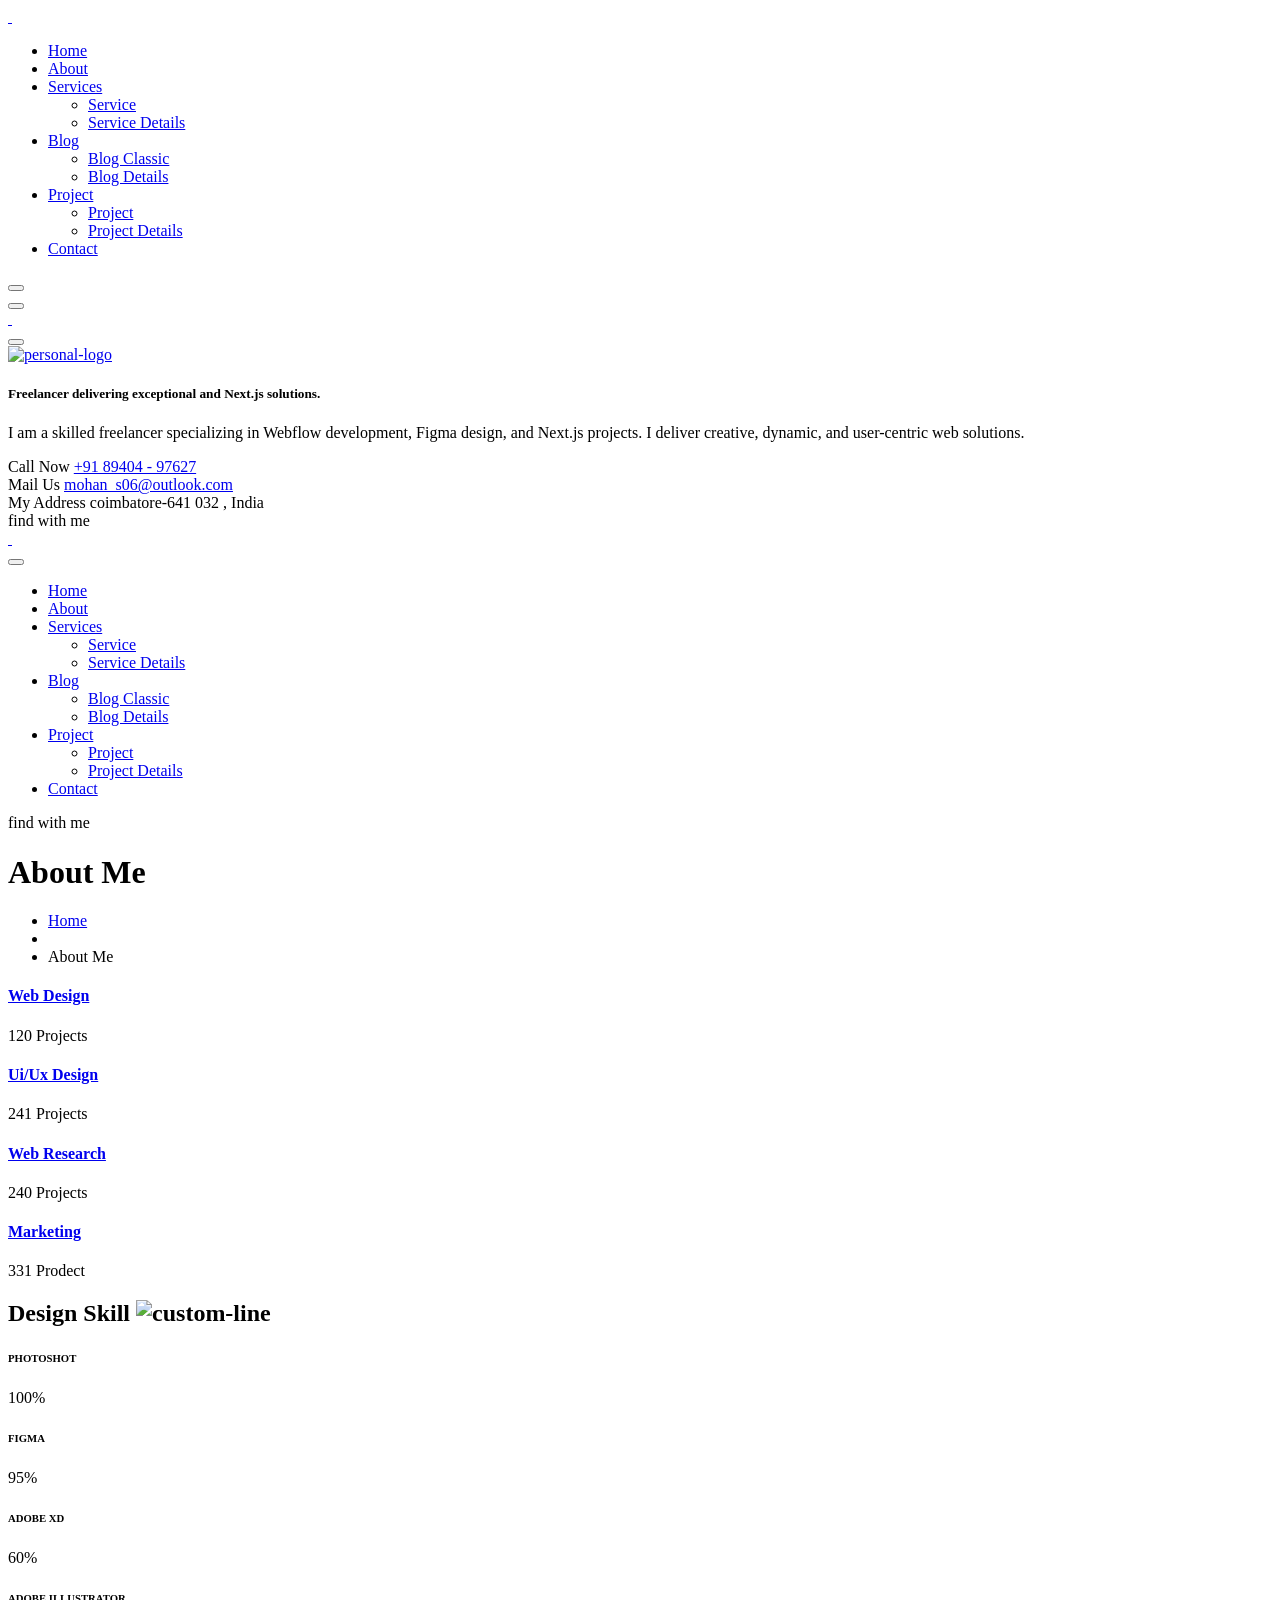
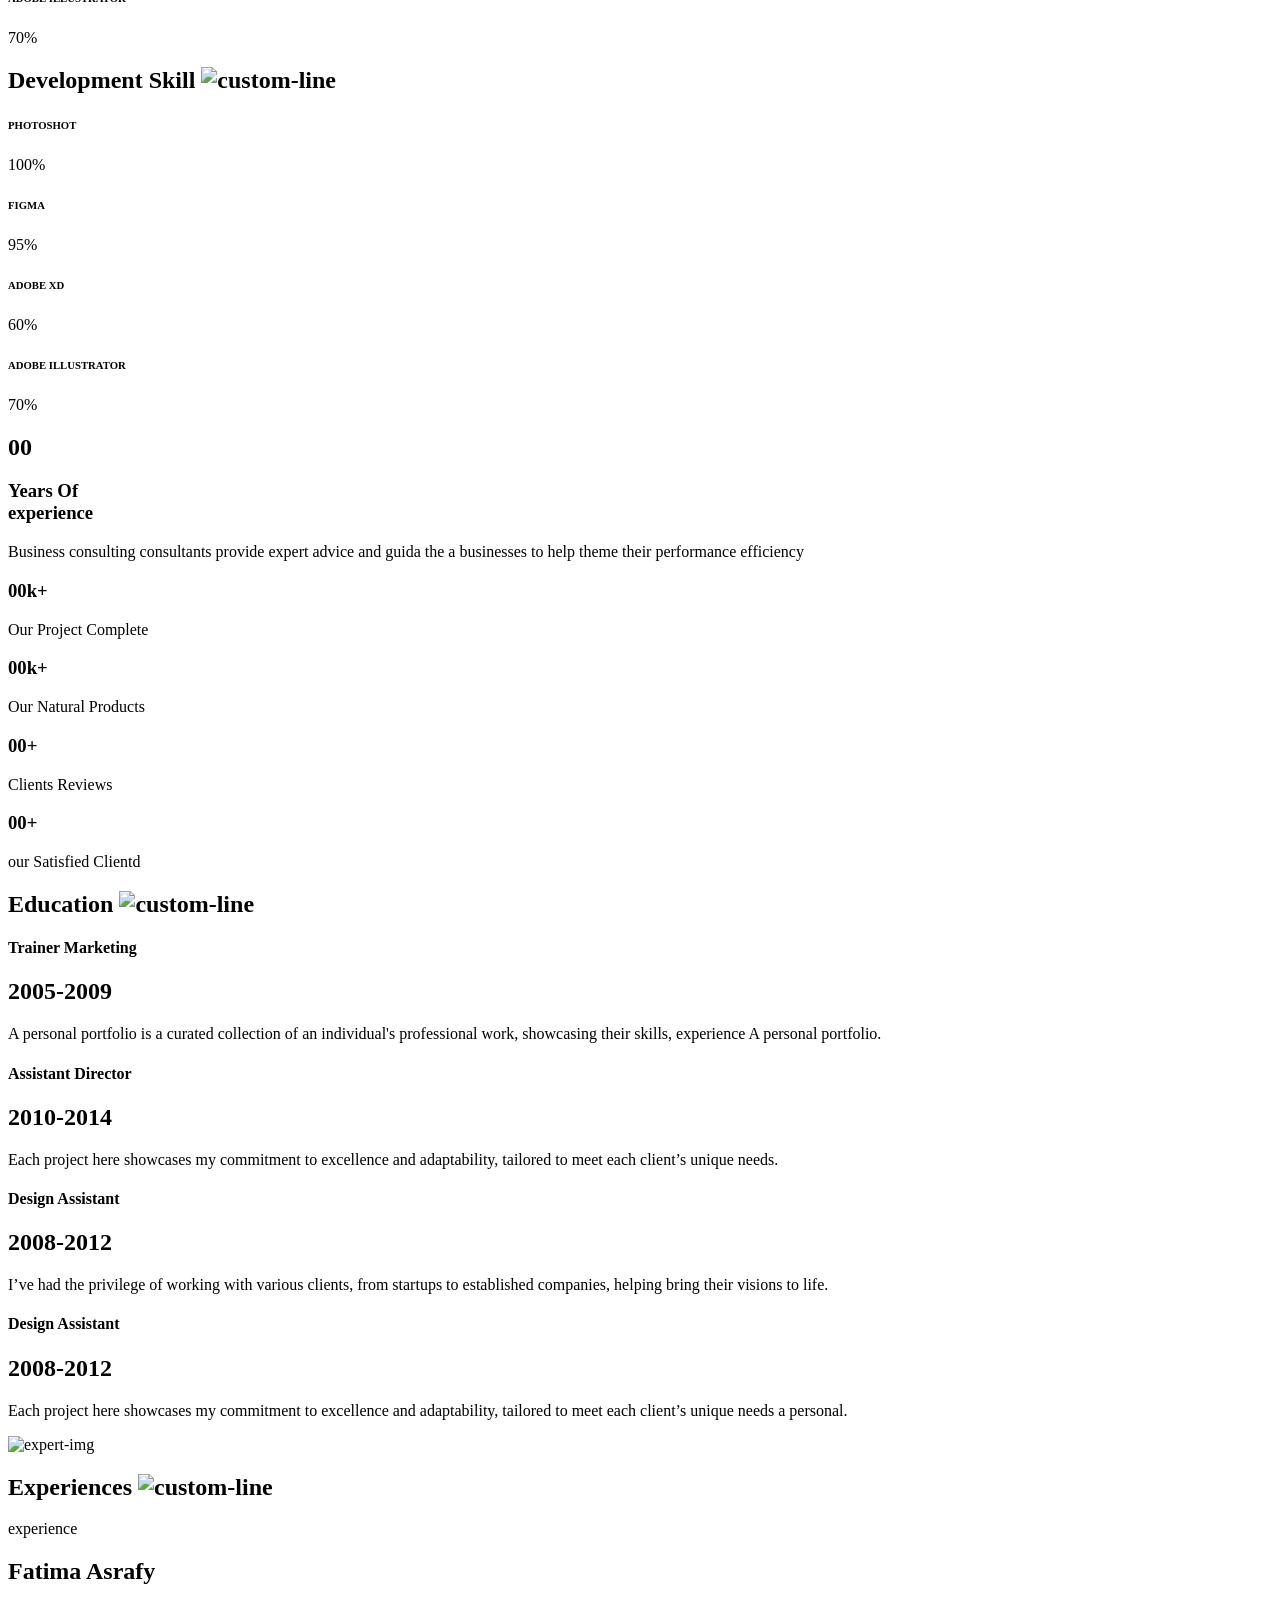
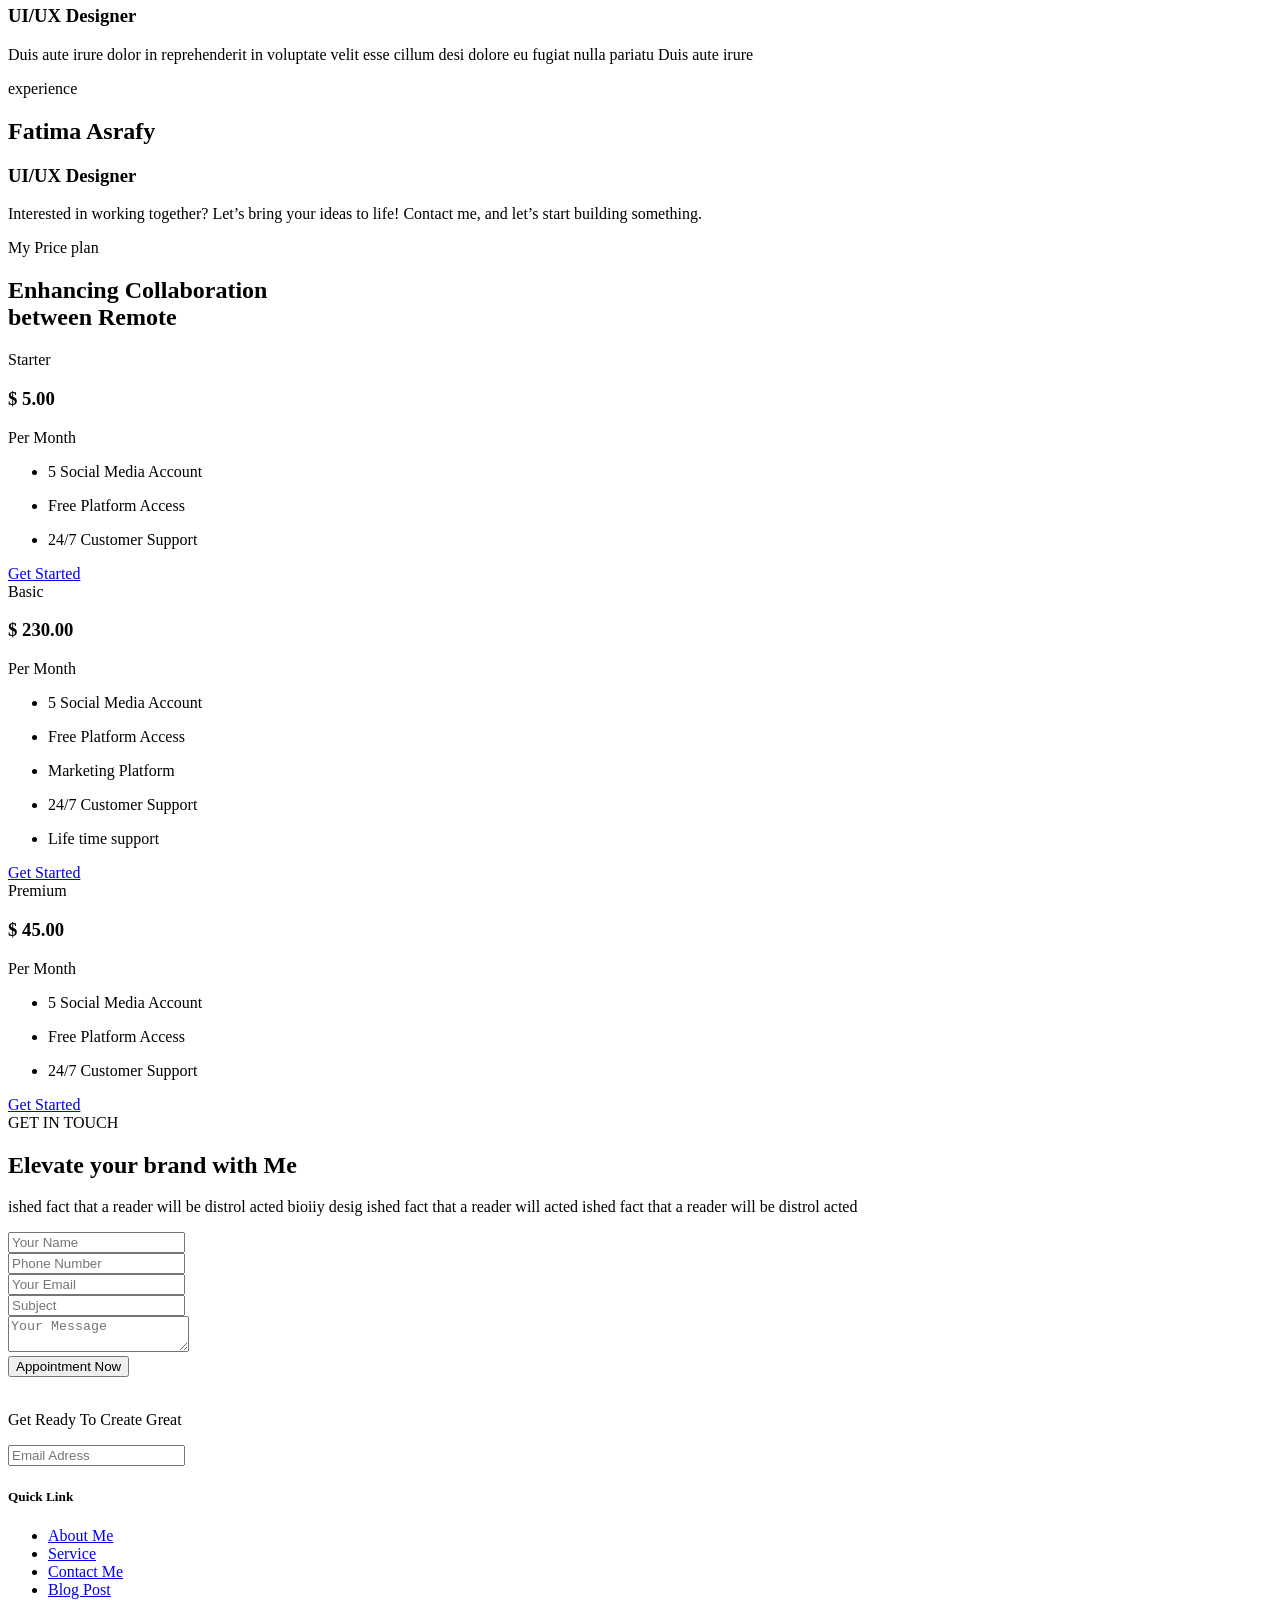
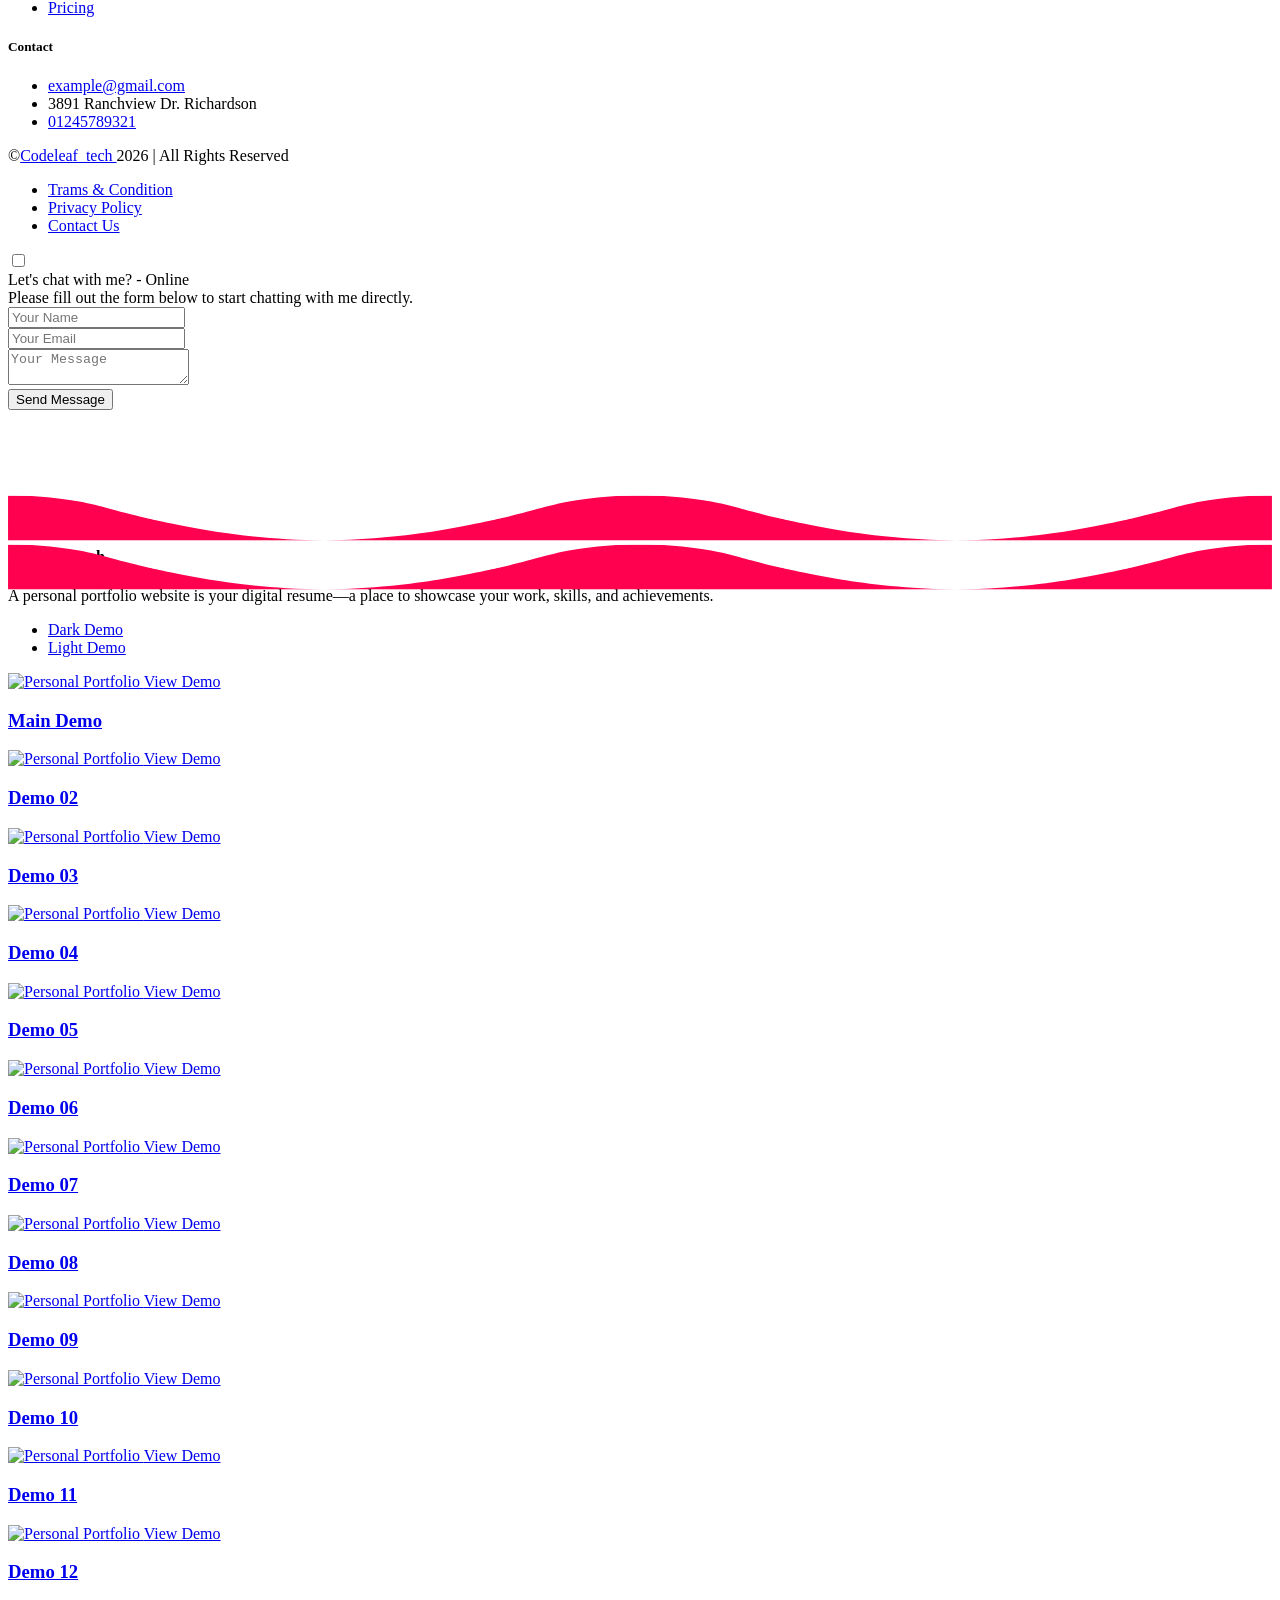
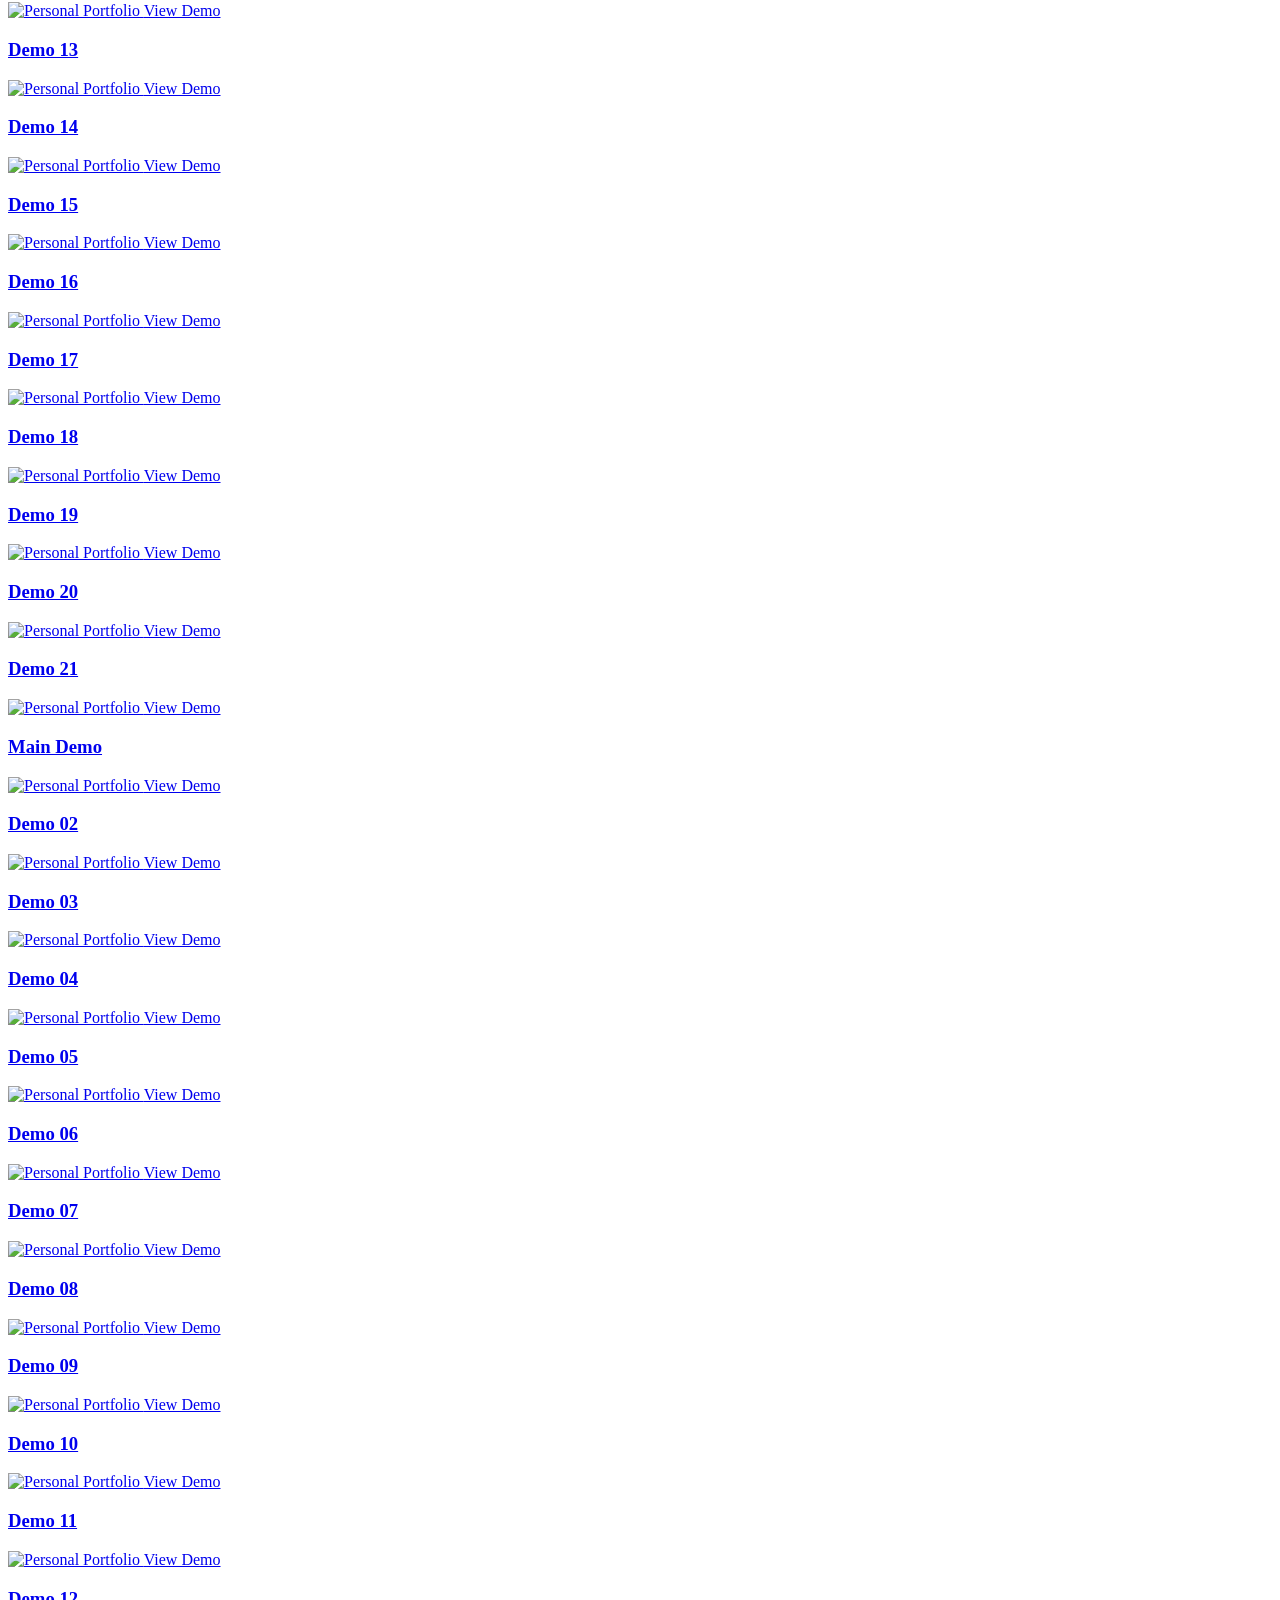
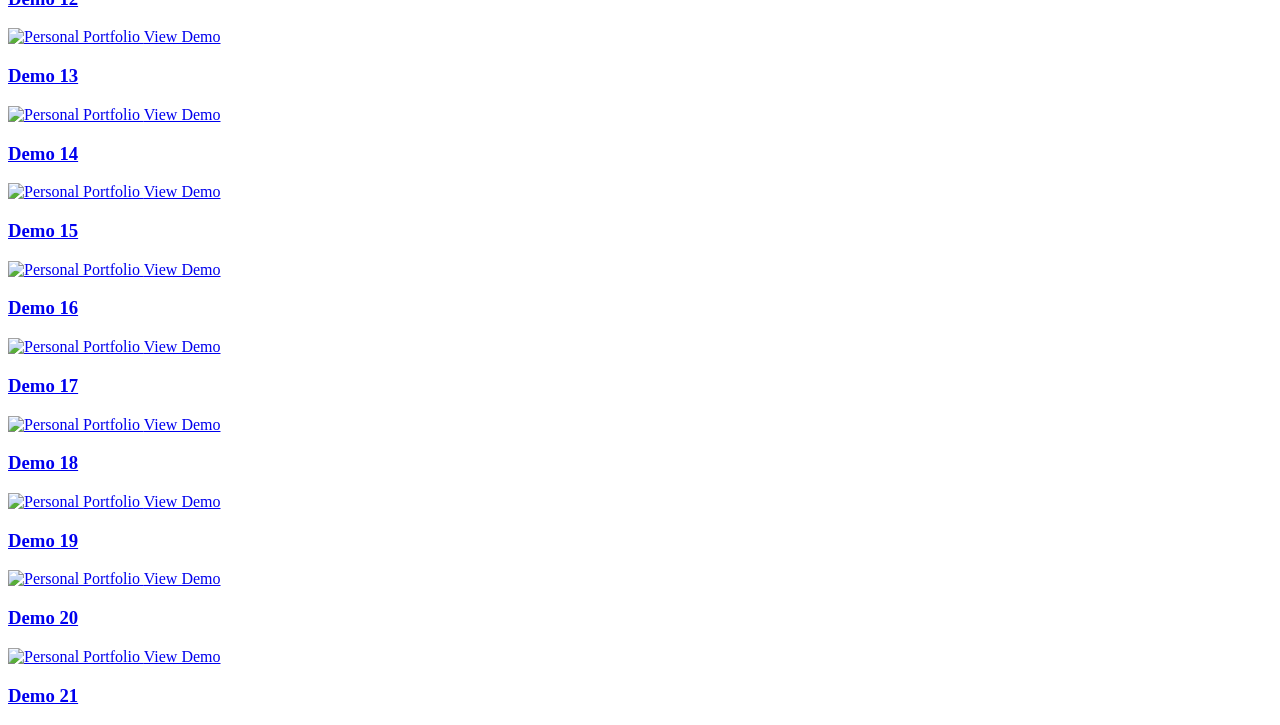
==== about.html @ a09bedf0 "Add files via upload" ====
<!DOCTYPE html>
<html lang="en">
  <head>
    <meta charset="UTF-8" />
    <meta http-equiv="X-UA-Compatible" content="IE=edge" />
    <meta name="viewport" content="width=device-width, initial-scale=1.0" />
    <link
      rel="shortcut icon"
      type="image/x-icon"
      href="assets/images/favicon.svg"
    />
    <title>
      About Codeleaf_tech - Personal Portfolio HTML Template | Freelancer &
      Developer Portfolio
    </title>
    <!-- Bootstrap min css -->
    <link rel="stylesheet" href="assets/css/vendor/fontawesome.css" />
    <link rel="stylesheet" href="assets/css/plugins/swiper.css" />
    <link rel="stylesheet" href="assets/css/plugins/odometer.css" />
    <link rel="stylesheet" href="assets/css/vendor/animate.min.css" />
    <link rel="stylesheet" href="assets/css/vendor/bootstrap.min.css" />
    <!-- custom css -->
    <link rel="stylesheet" href="assets/css/style.css" />
  </head>

  <body class="about inner">
    <!-- tpm-header-area start -->
    <header
      class="tmp-header-area-start header-one header--sticky header--transparent"
    >
      <div class="container">
        <div class="row">
          <div class="col-lg-12">
            <div class="header-content">
              <div class="logo">
                <a href="index.html">
                  <img
                    class="logo-dark"
                    src="assets/images/logo/white-logo-reeni.png"
                    alt=""
                  />
                  <img
                    class="logo-white"
                    src="assets/images/logo/logo-white.png"
                    alt=""
                  />
                </a>
              </div>
              <nav class="tmp-mainmenu-nav d-none d-xl-block">
                <ul class="tmp-mainmenu">
                  <li>
                    <a href="#">Home </a>
                    <!-- <ul class="submenu">
            <li><a href="index.html">Home 01</a></li>
            <li><a href="index-02.html">Home 02</a></li>
            <li><a href="index-03.html">Home 03</a></li>
            <li><a href="index-04.html">Home 04</a></li>
            <li><a href="index-05.html">Home 05</a></li>
            <li><a href="index-06.html">Home 06</a></li>
            <li><a href="index-07.html">Home 07</a></li>
            <li><a href="index-08.html">Home 08</a></li>
            <li><a href="index-09.html">Home 09</a></li>
            <li><a href="index-10.html">Home 10</a></li>
            <li><a href="index-11.html">Home 11</a></li>
            <li><a href="index-12.html">Home 12</a></li>
            <li><a href="index-13.html">Home 13</a></li>
        </ul> -->
                  </li>
                  <li>
                    <a href="about.html">About</a>
                  </li>
                  <li class="has-dropdown">
                    <a href="#"
                      >Services
                      <i class="fa-regular fa-chevron-down"></i>
                    </a>
                    <ul class="submenu">
                      <li><a href="service.html">Service</a></li>
                      <li>
                        <a href="service-details.html">Service Details</a>
                      </li>
                    </ul>
                  </li>
                  <li class="has-dropdown">
                    <a href="#"
                      >Blog
                      <i class="fa-regular fa-chevron-down"></i>
                    </a>
                    <ul class="submenu">
                      <li><a href="blog.html">Blog Classic</a></li>
                      <li><a href="blog-details.html">Blog Details</a></li>
                    </ul>
                  </li>
                  <li class="has-dropdown">
                    <a href="#"
                      >Project
                      <i class="fa-regular fa-chevron-down"></i>
                    </a>
                    <ul class="submenu">
                      <li><a href="project.html">Project</a></li>
                      <li>
                        <a href="project-details.html">Project Details</a>
                      </li>
                    </ul>
                  </li>
                  <li>
                    <a href="contact.html">Contact</a>
                  </li>
                </ul>
              </nav>
              <div class="tmp-header-right">
                <div class="social-share-wrapper d-none d-md-block">
                  <div class="social-link">
                    <a href="#"><i class="fa-brands fa-instagram"></i></a>
                    <a href="#"><i class="fa-brands fa-linkedin-in"></i></a>
                    <a href="#"><i class="fa-brands fa-twitter"></i></a>
                    <a href="#"><i class="fa-brands fa-facebook-f"></i></a>
                  </div>
                </div>
                <div class="actions-area">
                  <div class="tmp-side-collups-area d-none d-xl-block">
                    <button class="tmp-menu-bars tmp_button_active">
                      <i class="fa-regular fa-bars-staggered"></i>
                    </button>
                  </div>
                  <div class="tmp-side-collups-area d-block d-xl-none">
                    <button class="tmp-menu-bars humberger_menu_active">
                      <i class="fa-regular fa-bars-staggered"></i>
                    </button>
                  </div>
                </div>
              </div>
            </div>
          </div>
        </div>
      </div>
    </header>
    <!-- tpm-header-area end -->

    <div class="d-none d-xl-block">
      <div class="tmp-sidebar-area tmp_side_bar">
        <div class="inner">
          <div class="top-area">
            <a href="index.html" class="logo">
              <img
                class="logo-dark"
                src="assets/images/logo/white-logo-reeni.png"
                alt=""
              />
              <img
                class="logo-white"
                src="assets/images/logo/logo-white.png"
                alt=""
              />
            </a>
            <div class="close-icon-area">
              <button class="tmp-round-action-btn close_side_menu_active">
                <i class="fa-sharp fa-light fa-xmark"></i>
              </button>
            </div>
          </div>
          <div class="content-wrapper">
            <div class="image-area-feature">
              <a href="index.html">
                <img src="assets/images/logo/man.png" alt="personal-logo" />
              </a>
            </div>
            <h5 class="title mt--30">
              Freelancer delivering exceptional  and Next.js solutions.
            </h5>
            <p class="disc">
              I am a skilled freelancer specializing in Webflow development,
              Figma design, and Next.js projects. I deliver creative, dynamic,
              and user-centric web solutions.
            </p>
            <div class="short-contact-area">
              <!-- single contact information -->
              <div class="single-contact">
                <i class="fa-solid fa-phone"></i>
                <div class="information tmp-link-animation">
                  <span>Call Now</span>
                  <a href="#" class="number">+91 89404 - 97627</a>
                </div>
              </div>
              <!-- single contact information end -->

              <!-- single contact information -->
              <div class="single-contact">
                <i class="fa-solid fa-envelope"></i>
                <div class="information tmp-link-animation">
                  <span>Mail Us</span>
                  <a href="#" class="number">mohan_s06@outlook.com</a>
                </div>
              </div>
              <!-- single contact information end -->

              <!-- single contact information -->
              <div class="single-contact">
                <i class="fa-solid fa-location-crosshairs"></i>
                <div class="information tmp-link-animation">
                  <span>My Address</span>
                  <span class="number">coimbatore-641 032 , India</span>
                </div>
              </div>
              <!-- single contact information end -->
            </div>
            <!-- social area start -->
            <div class="social-wrapper mt--20">
              <span class="subtitle">find with me</span>
              <div class="social-link">
                <a href="#"><i class="fa-brands fa-instagram"></i></a>
                <a href="#"><i class="fa-brands fa-linkedin-in"></i></a>
                <a href="#"><i class="fa-brands fa-twitter"></i></a>
                <a href="#"><i class="fa-brands fa-facebook-f"></i></a>
              </div>
            </div>
            <!-- social area end -->
          </div>
        </div>
      </div>
      <a
        class="overlay_close_side_menu close_side_menu_active"
        href="javascript:void(0);"
      ></a>
    </div>

    <div class="d-block d-xl-none">
      <div class="tmp-popup-mobile-menu">
        <div class="inner">
          <div class="header-top">
            <div class="logo">
              <a href="index.html" class="logo-area">
                <img
                  class="logo-dark"
                  src="assets/images/logo/white-logo-reeni.png"
                  alt=""
                />
                <img
                  class="logo-white"
                  src="assets/images/logo/logo-white.png"
                  alt=""
                />
              </a>
            </div>
            <div class="close-menu">
              <button class="close-button tmp-round-action-btn">
                <i class="fa-sharp fa-light fa-xmark"></i>
              </button>
            </div>
          </div>
          <ul class="tmp-mainmenu">
            <li>
              <a href="#">Home </a>
              <!-- <ul class="submenu">
            <li><a href="index.html">Home 01</a></li>
            <li><a href="index-02.html">Home 02</a></li>
            <li><a href="index-03.html">Home 03</a></li>
            <li><a href="index-04.html">Home 04</a></li>
            <li><a href="index-05.html">Home 05</a></li>
            <li><a href="index-06.html">Home 06</a></li>
            <li><a href="index-07.html">Home 07</a></li>
            <li><a href="index-08.html">Home 08</a></li>
            <li><a href="index-09.html">Home 09</a></li>
            <li><a href="index-10.html">Home 10</a></li>
            <li><a href="index-11.html">Home 11</a></li>
            <li><a href="index-12.html">Home 12</a></li>
            <li><a href="index-13.html">Home 13</a></li>
        </ul> -->
            </li>
            <li>
              <a href="about.html">About</a>
            </li>
            <li class="has-dropdown">
              <a href="#"
                >Services
                <i class="fa-regular fa-chevron-down"></i>
              </a>
              <ul class="submenu">
                <li><a href="service.html">Service</a></li>
                <li><a href="service-details.html">Service Details</a></li>
              </ul>
            </li>
            <li class="has-dropdown">
              <a href="#"
                >Blog
                <i class="fa-regular fa-chevron-down"></i>
              </a>
              <ul class="submenu">
                <li><a href="blog.html">Blog Classic</a></li>
                <li><a href="blog-details.html">Blog Details</a></li>
              </ul>
            </li>
            <li class="has-dropdown">
              <a href="#"
                >Project
                <i class="fa-regular fa-chevron-down"></i>
              </a>
              <ul class="submenu">
                <li><a href="project.html">Project</a></li>
                <li><a href="project-details.html">Project Details</a></li>
              </ul>
            </li>
            <li>
              <a href="contact.html">Contact</a>
            </li>
          </ul>

          <div class="social-wrapper mt--40">
            <span class="subtitle">find with me</span>
            <div class="social-link">
              <a href="#"><i class="fa-brands fa-instagram"></i></a>
              <a href="#"><i class="fa-brands fa-linkedin-in"></i></a>
              <a href="#"><i class="fa-brands fa-twitter"></i></a>
              <a href="#"><i class="fa-brands fa-facebook-f"></i></a>
            </div>
          </div>
          <!-- social area end -->
        </div>
      </div>
    </div>

    <!-- Breadcrumb Area Start -->
    <div class="breadcrumb-area breadcrumb-bg">
      <div class="container">
        <div class="row">
          <div class="col-lg-12">
            <div class="breadcrumb-inner text-center">
              <h1 class="title split-collab">About Me</h1>
              <ul class="page-list">
                <li class="tmp-breadcrumb-item">
                  <a href="https://themes-park.net/">Home</a>
                </li>
                <li class="icon"><i class="fa-solid fa-angle-right"></i></li>
                <li class="tmp-breadcrumb-item active">About Me</li>
              </ul>
            </div>
          </div>
        </div>
      </div>
    </div>
    <!-- Breadcrumb Area End -->

    <!-- Tpm Service Area Start -->
    <section class="service-area tmp-section-gap">
      <div class="container">
        <div class="row justify-content-center">
          <div class="col-lg-3 col-md-4 col-sm-6">
            <div
              class="service-card-v1 tmp-scroll-trigger tmp-fade-in animation-order-1 tmp-link-animation"
            >
              <div class="service-card-icon">
                <i class="fa-light fa-pen-ruler"></i>
              </div>
              <h4 class="service-title">
                <a href="service-details.html">Web Design</a>
              </h4>
              <p class="service-para">120 Projects</p>
            </div>
          </div>
          <div class="col-lg-3 col-md-4 col-sm-6">
            <div
              class="service-card-v1 tmp-scroll-trigger tmp-fade-in animation-order-2 tmp-link-animation"
            >
              <div class="service-card-icon">
                <i class="fa-light fa-bezier-curve"></i>
              </div>
              <h4 class="service-title">
                <a href="service-details.html">Ui/Ux Design</a>
              </h4>
              <p class="service-para">241 Projects</p>
            </div>
          </div>
          <div class="col-lg-3 col-md-4 col-sm-6">
            <div
              class="service-card-v1 tmp-scroll-trigger tmp-fade-in animation-order-3 tmp-link-animation"
            >
              <div class="service-card-icon">
                <i class="fa-light fa-lightbulb"></i>
              </div>
              <h4 class="service-title">
                <a href="service-details.html">Web Research</a>
              </h4>
              <p class="service-para">240 Projects</p>
            </div>
          </div>
          <div class="col-lg-3 col-md-4 col-sm-6">
            <div
              class="service-card-v1 tmp-scroll-trigger tmp-fade-in animation-order-4 tmp-link-animation"
            >
              <div class="service-card-icon">
                <i class="fa-light fa-envelope"></i>
              </div>
              <h4 class="service-title">
                <a href="service-details.html">Marketing</a>
              </h4>
              <p class="service-para">331 Prodect</p>
            </div>
          </div>
        </div>
      </div>
    </section>
    <!-- Tpm Service Area End -->

    <!-- tmp skill area start -->
    <div class="tmp-skill-area tmp-section-gapBottom">
      <div class="container">
        <div class="row">
          <div class="inner">
            <div class="row">
              <div class="col-lg-6">
                <div class="progress-wrapper">
                  <div class="content">
                    <h2
                      class="custom-title mb--30 tmp-scroll-trigger tmp-fade-in animation-order-1"
                    >
                      Design Skill
                      <span
                        ><img
                          src="assets/images/custom-line/custom-line.png"
                          alt="custom-line"
                      /></span>
                    </h2>
                    <!-- Start Single Progress Charts -->
                    <div class="progress-charts">
                      <h6 class="heading heading-h6">PHOTOSHOT</h6>
                      <div class="progress">
                        <div
                          class="progress-bar wow fadeInLeft"
                          data-wow-duration="0.5s"
                          data-wow-delay=".3s"
                          role="progressbar"
                          style="
                            width: 100%;
                            visibility: visible;
                            animation-duration: 0.5s;
                            animation-delay: 0.3s;
                            animation-name: fadeInLeft;
                          "
                          aria-valuenow="85"
                          aria-valuemin="0"
                          aria-valuemax="100"
                        >
                          <span class="percent-label">100%</span>
                        </div>
                      </div>
                    </div>
                    <!-- End Single Progress Charts -->

                    <!-- Start Single Progress Charts -->
                    <div class="progress-charts">
                      <h6 class="heading heading-h6">FIGMA</h6>
                      <div class="progress">
                        <div
                          class="progress-bar wow fadeInLeft"
                          data-wow-duration="0.6s"
                          data-wow-delay=".4s"
                          role="progressbar"
                          style="
                            width: 95%;
                            visibility: visible;
                            animation-duration: 0.6s;
                            animation-delay: 0.4s;
                            animation-name: fadeInLeft;
                          "
                          aria-valuenow="85"
                          aria-valuemin="0"
                          aria-valuemax="100"
                        >
                          <span class="percent-label">95%</span>
                        </div>
                      </div>
                    </div>
                    <!-- End Single Progress Charts -->

                    <!-- Start Single Progress Charts -->
                    <div class="progress-charts">
                      <h6 class="heading heading-h6">ADOBE XD</h6>
                      <div class="progress">
                        <div
                          class="progress-bar wow fadeInLeft"
                          data-wow-duration="0.7s"
                          data-wow-delay=".5s"
                          role="progressbar"
                          style="
                            width: 60%;
                            visibility: visible;
                            animation-duration: 0.7s;
                            animation-delay: 0.5s;
                            animation-name: fadeInLeft;
                          "
                          aria-valuenow="85"
                          aria-valuemin="0"
                          aria-valuemax="100"
                        >
                          <span class="percent-label">60%</span>
                        </div>
                      </div>
                    </div>
                    <!-- End Single Progress Charts -->

                    <!-- Start Single Progress Charts -->
                    <div class="progress-charts">
                      <h6 class="heading heading-h6">ADOBE ILLUSTRATOR</h6>
                      <div class="progress">
                        <div
                          class="progress-bar wow fadeInLeft"
                          data-wow-duration="0.8s"
                          data-wow-delay=".6s"
                          role="progressbar"
                          style="
                            width: 70%;
                            visibility: visible;
                            animation-duration: 0.8s;
                            animation-delay: 0.6s;
                            animation-name: fadeInLeft;
                          "
                          aria-valuenow="85"
                          aria-valuemin="0"
                          aria-valuemax="100"
                        >
                          <span class="percent-label">70%</span>
                        </div>
                      </div>
                    </div>
                    <!-- End Single Progress Charts -->
                  </div>
                </div>
              </div>
              <div class="col-lg-6">
                <div class="progress-wrapper">
                  <div class="content">
                    <h2
                      class="custom-title mb--30 tmp-scroll-trigger tmp-fade-in animation-order-1"
                    >
                      Development Skill
                      <span
                        ><img
                          src="assets/images/custom-line/custom-line.png"
                          alt="custom-line"
                      /></span>
                    </h2>
                    <!-- Start Single Progress Charts -->
                    <div class="progress-charts">
                      <h6 class="heading heading-h6">PHOTOSHOT</h6>
                      <div class="progress">
                        <div
                          class="progress-bar wow fadeInLeft"
                          data-wow-duration="0.5s"
                          data-wow-delay=".3s"
                          role="progressbar"
                          style="
                            width: 100%;
                            visibility: visible;
                            animation-duration: 0.5s;
                            animation-delay: 0.3s;
                            animation-name: fadeInLeft;
                          "
                          aria-valuenow="85"
                          aria-valuemin="0"
                          aria-valuemax="100"
                        >
                          <span class="percent-label">100%</span>
                        </div>
                      </div>
                    </div>
                    <!-- End Single Progress Charts -->

                    <!-- Start Single Progress Charts -->
                    <div class="progress-charts">
                      <h6 class="heading heading-h6">FIGMA</h6>
                      <div class="progress">
                        <div
                          class="progress-bar wow fadeInLeft"
                          data-wow-duration="0.6s"
                          data-wow-delay=".4s"
                          role="progressbar"
                          style="
                            width: 95%;
                            visibility: visible;
                            animation-duration: 0.6s;
                            animation-delay: 0.4s;
                            animation-name: fadeInLeft;
                          "
                          aria-valuenow="85"
                          aria-valuemin="0"
                          aria-valuemax="100"
                        >
                          <span class="percent-label">95%</span>
                        </div>
                      </div>
                    </div>
                    <!-- End Single Progress Charts -->

                    <!-- Start Single Progress Charts -->
                    <div class="progress-charts">
                      <h6 class="heading heading-h6">ADOBE XD</h6>
                      <div class="progress">
                        <div
                          class="progress-bar wow fadeInLeft"
                          data-wow-duration="0.7s"
                          data-wow-delay=".5s"
                          role="progressbar"
                          style="
                            width: 60%;
                            visibility: visible;
                            animation-duration: 0.7s;
                            animation-delay: 0.5s;
                            animation-name: fadeInLeft;
                          "
                          aria-valuenow="85"
                          aria-valuemin="0"
                          aria-valuemax="100"
                        >
                          <span class="percent-label">60%</span>
                        </div>
                      </div>
                    </div>
                    <!-- End Single Progress Charts -->

                    <!-- Start Single Progress Charts -->
                    <div class="progress-charts">
                      <h6 class="heading heading-h6">ADOBE ILLUSTRATOR</h6>
                      <div class="progress">
                        <div
                          class="progress-bar wow fadeInLeft"
                          data-wow-duration="0.8s"
                          data-wow-delay=".6s"
                          role="progressbar"
                          style="
                            width: 70%;
                            visibility: visible;
                            animation-duration: 0.8s;
                            animation-delay: 0.6s;
                            animation-name: fadeInLeft;
                          "
                          aria-valuenow="85"
                          aria-valuemin="0"
                          aria-valuemax="100"
                        >
                          <span class="percent-label">70%</span>
                        </div>
                      </div>
                    </div>
                    <!-- End Single Progress Charts -->
                  </div>
                </div>
              </div>
            </div>
          </div>
        </div>
      </div>
    </div>
    <!-- tmp skill area end -->

    <!-- Tpm Counter Area Start -->
    <section class="counter-area tmp-section-gapBottom">
      <div class="container">
        <div class="row g-5">
          <div class="col-12 col-lg-6 col-xl-6 col-xxl-6">
            <div
              class="year-of-expariance-wrapper bg-blur-style-one tmp-scroll-trigger tmp-fade-in animation-order-1"
            >
              <div class="year-expariance-wrap">
                <!-- <h2 class="year-number"><span class="counter">25 </span> </h2> -->
                <h2 class="counter year-number">
                  <span class="odometer" data-count="25">00</span>
                </h2>
                <h3 class="year-title">
                  Years Of <br />
                  experience
                </h3>
              </div>
              <p class="year-para">
                Business consulting consultants provide expert advice and guida
                the a businesses to help theme their performance efficiency
              </p>
            </div>
          </div>
          <div class="col-12 col-lg-6 col-xl-6 col-xxl-6">
            <div class="counter-area-right-content">
              <div class="row g-5">
                <div class="col-lg-6 col-sm-6 col-12">
                  <div
                    class="counter-card tmponhover tmp-scroll-trigger tmp-fade-in animation-order-1"
                  >
                    <h3 class="counter counter-title">
                      <span class="odometer" data-count="20">00</span>k+
                    </h3>
                    <p class="counter-para">Our Project Complete</p>
                  </div>
                </div>
                <div class="col-lg-6 col-sm-6 col-12">
                  <div
                    class="counter-card tmponhover tmp-scroll-trigger tmp-fade-in animation-order-2"
                  >
                    <h3 class="counter counter-title">
                      <span class="odometer" data-count="10">00</span>k+
                    </h3>
                    <p class="counter-para">Our Natural Products</p>
                  </div>
                </div>
                <div class="col-lg-6 col-sm-6 col-12">
                  <div
                    class="counter-card tmponhover tmp-scroll-trigger tmp-fade-in animation-order-3"
                  >
                    <h3 class="counter counter-title">
                      <span class="odometer" data-count="200">00</span>+
                    </h3>
                    <p class="counter-para">Clients Reviews</p>
                  </div>
                </div>
                <div class="col-lg-6 col-sm-6 col-12">
                  <div
                    class="counter-card tmponhover tmp-scroll-trigger tmp-fade-in animation-order-4"
                  >
                    <h3 class="counter counter-title">
                      <span class="odometer" data-count="1000">00</span>+
                    </h3>
                    <p class="counter-para">our Satisfied Clientd</p>
                  </div>
                </div>
              </div>
            </div>
          </div>
        </div>
      </div>
    </section>
    <!-- Tpm Counter Area End -->

    <!-- Tpm Education Experience Area Start -->
    <section class="education-experience tmp-section-gapBottom">
      <div class="container">
        <h2
          class="custom-title mb-32 tmp-scroll-trigger tmp-fade-in animation-order-1"
        >
          Education
          <span
            ><img
              src="assets/images/custom-line/custom-line.png"
              alt="custom-line"
          /></span>
        </h2>
        <div class="row g-5">
          <div class="col-lg-6 col-sm-6">
            <div
              class="education-experience-card tmponhover tmp-scroll-trigger tmp-fade-in animation-order-1"
            >
              <h4 class="edu-sub-title">Trainer Marketing</h4>
              <h2 class="edu-title">2005-2009</h2>
              <p class="edu-para">
                A personal portfolio is a curated collection of an individual's
                professional work, showcasing their skills, experience A
                personal portfolio.
              </p>
            </div>
          </div>
          <div class="col-lg-6 col-sm-6">
            <div
              class="education-experience-card tmponhover tmp-scroll-trigger tmp-fade-in animation-order-2"
            >
              <h4 class="edu-sub-title">Assistant Director</h4>
              <h2 class="edu-title">2010-2014</h2>
              <p class="edu-para">
                Each project here showcases my commitment to excellence and
                adaptability, tailored to meet each client’s unique needs.
              </p>
            </div>
          </div>
          <div class="col-lg-6 col-sm-6">
            <div
              class="education-experience-card tmponhover tmp-scroll-trigger tmp-fade-in animation-order-3"
            >
              <h4 class="edu-sub-title">Design Assistant</h4>
              <h2 class="edu-title">2008-2012</h2>
              <p class="edu-para">
                I’ve had the privilege of working with various clients, from
                startups to established companies, helping bring their visions
                to life.
              </p>
            </div>
          </div>
          <div class="col-lg-6 col-sm-6">
            <div
              class="education-experience-card tmponhover tmp-scroll-trigger tmp-fade-in animation-order-4"
            >
              <h4 class="edu-sub-title">Design Assistant</h4>
              <h2 class="edu-title">2008-2012</h2>
              <p class="edu-para">
                Each project here showcases my commitment to excellence and
                adaptability, tailored to meet each client’s unique needs a
                personal.
              </p>
            </div>
          </div>
        </div>
        <div class="experiences-wrapper v2">
          <div class="row">
            <div class="col-lg-6">
              <div class="experiences-wrap-right-content">
                <img
                  class="tmp-scroll-trigger tmp-zoom-in animation-order-1"
                  src="assets/images/experiences/expert-img-two.jpg"
                  alt="expert-img"
                />
              </div>
            </div>
            <div class="col-lg-6">
              <div class="experiences-wrap-left-content">
                <h2
                  class="custom-title mb-32 tmp-scroll-trigger tmp-fade-in animation-order-1"
                >
                  Experiences
                  <span
                    ><img
                      src="assets/images/custom-line/custom-line.png"
                      alt="custom-line"
                  /></span>
                </h2>
                <div
                  class="experience-content tmp-scroll-trigger tmp-fade-in animation-order-1"
                >
                  <p class="ex-subtitle">experience</p>
                  <h2 class="ex-name">Fatima Asrafy</h2>
                  <h3 class="ex-title">UI/UX Designer</h3>
                  <p class="ex-para">
                    Duis aute irure dolor in reprehenderit in voluptate velit
                    esse cillum desi dolore eu fugiat nulla pariatu Duis aute
                    irure
                  </p>
                </div>

                <div
                  class="experience-content tmp-scroll-trigger tmp-fade-in animation-order-2"
                >
                  <p class="ex-subtitle">experience</p>
                  <h2 class="ex-name">Fatima Asrafy</h2>
                  <h3 class="ex-title">UI/UX Designer</h3>
                  <p class="ex-para">
                    Interested in working together? Let’s bring your ideas to
                    life! Contact me, and let’s start building something.
                  </p>
                </div>
              </div>
            </div>
          </div>
        </div>
      </div>
    </section>
    <!-- Tpm Education Experience Area End -->

    <section class="our-price-plan-area tmp-section-gapBottom">
      <div class="container">
        <div class="section-head mb--60">
          <div
            class="section-sub-title center-title tmp-scroll-trigger tmp-fade-in animation-order-1"
          >
            <span class="subtitle">My Price plan</span>
          </div>
          <h2
            class="title split-collab tmp-scroll-trigger tmp-fade-in animation-order-2"
          >
            Enhancing Collaboration <br />
            between Remote
          </h2>
        </div>
        <div class="row align-items-center">
          <div class="col-lg-4 col-md-6">
            <div
              class="price-plan-card tmponhover blur-style-two tmp-scroll-trigger tmp-fade-in animation-order-1"
            >
              <span class="price-sub-title">Starter</span>
              <h3 class="main-price">$ 5.00</h3>
              <p class="per-month">Per Month</p>
              <div class="check-box">
                <ul>
                  <li>
                    <div class="check-box-item">
                      <div class="box-icon">
                        <i class="fa-solid fa-circle-check"></i>
                      </div>
                      <p class="box-para">5 Social Media Account</p>
                    </div>
                  </li>
                  <li>
                    <div class="check-box-item">
                      <div class="box-icon">
                        <i class="fa-solid fa-circle-check"></i>
                      </div>
                      <p class="box-para">Free Platform Access</p>
                    </div>
                  </li>
                  <li>
                    <div class="check-box-item">
                      <div class="box-icon">
                        <i class="fa-solid fa-circle-check"></i>
                      </div>
                      <p class="box-para">24/7 Customer Support</p>
                    </div>
                  </li>
                </ul>
              </div>
              <div class="tmp-button-here">
                <a
                  class="tmp-btn hover-icon-reverse btn-border btn-md radius-round"
                  href="contact.html"
                >
                  <span class="icon-reverse-wrapper">
                    <span class="btn-text">Get Started</span>
                    <span class="btn-icon"
                      ><i class="fa-sharp fa-regular fa-arrow-right"></i
                    ></span>
                    <span class="btn-icon"
                      ><i class="fa-sharp fa-regular fa-arrow-right"></i
                    ></span>
                  </span>
                </a>
              </div>
            </div>
          </div>
          <div
            class="col-lg-4 col-md-6 tmp-scroll-trigger tmp-fade-in animation-order-2"
          >
            <div class="price-plan-card tmponhover blur-style-two active">
              <span class="price-sub-title">Basic</span>
              <h3 class="main-price">$ 230.00</h3>
              <p class="per-month">Per Month</p>
              <div class="check-box">
                <ul>
                  <li>
                    <div class="check-box-item">
                      <div class="box-icon">
                        <i class="fa-solid fa-circle-check"></i>
                      </div>
                      <p class="box-para">5 Social Media Account</p>
                    </div>
                  </li>
                  <li>
                    <div class="check-box-item">
                      <div class="box-icon">
                        <i class="fa-solid fa-circle-check"></i>
                      </div>
                      <p class="box-para">Free Platform Access</p>
                    </div>
                  </li>
                  <li>
                    <div class="check-box-item">
                      <div class="box-icon">
                        <i class="fa-solid fa-circle-check"></i>
                      </div>
                      <p class="box-para">Marketing Platform</p>
                    </div>
                  </li>
                  <li>
                    <div class="check-box-item">
                      <div class="box-icon">
                        <i class="fa-solid fa-circle-check"></i>
                      </div>
                      <p class="box-para">24/7 Customer Support</p>
                    </div>
                  </li>
                  <li>
                    <div class="check-box-item">
                      <div class="box-icon">
                        <i class="fa-solid fa-circle-check"></i>
                      </div>
                      <p class="box-para">Life time support</p>
                    </div>
                  </li>
                </ul>
              </div>
              <div class="tmp-button-here">
                <a
                  class="tmp-btn hover-icon-reverse btn-md radius-round"
                  href="contact.html"
                >
                  <span class="icon-reverse-wrapper">
                    <span class="btn-text">Get Started</span>
                    <span class="btn-icon"
                      ><i class="fa-sharp fa-regular fa-arrow-right"></i
                    ></span>
                    <span class="btn-icon"
                      ><i class="fa-sharp fa-regular fa-arrow-right"></i
                    ></span>
                  </span>
                </a>
              </div>
            </div>
          </div>
          <div class="col-lg-4 col-md-6">
            <div
              class="price-plan-card tmponhover blur-style-two tmp-scroll-trigger tmp-fade-in animation-order-3"
            >
              <span class="price-sub-title">Premium</span>
              <h3 class="main-price">$ 45.00</h3>
              <p class="per-month">Per Month</p>
              <div class="check-box">
                <ul>
                  <li>
                    <div class="check-box-item">
                      <div class="box-icon">
                        <i class="fa-solid fa-circle-check"></i>
                      </div>
                      <p class="box-para">5 Social Media Account</p>
                    </div>
                  </li>
                  <li>
                    <div class="check-box-item">
                      <div class="box-icon">
                        <i class="fa-solid fa-circle-check"></i>
                      </div>
                      <p class="box-para">Free Platform Access</p>
                    </div>
                  </li>
                  <li>
                    <div class="check-box-item">
                      <div class="box-icon">
                        <i class="fa-solid fa-circle-check"></i>
                      </div>
                      <p class="box-para">24/7 Customer Support</p>
                    </div>
                  </li>
                </ul>
              </div>
              <div class="tmp-button-here">
                <a
                  class="tmp-btn hover-icon-reverse btn-border btn-md radius-round"
                  href="contact.html"
                >
                  <span class="icon-reverse-wrapper">
                    <span class="btn-text">Get Started</span>
                    <span class="btn-icon"
                      ><i class="fa-sharp fa-regular fa-arrow-right"></i
                    ></span>
                    <span class="btn-icon"
                      ><i class="fa-sharp fa-regular fa-arrow-right"></i
                    ></span>
                  </span>
                </a>
              </div>
            </div>
          </div>
        </div>
      </div>
    </section>

    <!-- Tpm Get In touch start -->
    <section class="get-in-touch-area tmp-section-gapBottom">
      <div class="container">
        <div class="contact-get-in-touch-wrap">
          <div class="get-in-touch-wrapper tmponhover">
            <div class="row g-5 align-items-center">
              <div class="col-lg-5">
                <div class="section-head text-align-left">
                  <div
                    class="section-sub-title tmp-scroll-trigger tmp-fade-in animation-order-1"
                  >
                    <span class="subtitle">GET IN TOUCH</span>
                  </div>
                  <h2
                    class="title split-collab tmp-scroll-trigger tmp-fade-in animation-order-2"
                  >
                    Elevate your brand with Me
                  </h2>
                  <p
                    class="description tmp-scroll-trigger tmp-fade-in animation-order-3"
                  >
                    ished fact that a reader will be distrol acted bioiiy desig
                    ished fact that a reader will acted ished fact that a reader
                    will be distrol acted
                  </p>
                </div>
              </div>
              <div class="col-lg-7">
                <div class="contact-inner">
                  <div class="contact-form">
                    <div id="form-messages" class="error"></div>
                    <form
                      class="tmp-dynamic-form"
                      id="contact-form"
                      method="POST"
                      action="https://themes-park.net/product/html/reeni/mailer.php"
                    >
                      <div class="contact-form-wrapper row">
                        <div class="col-lg-6">
                          <div class="form-group">
                            <input
                              class="input-field"
                              name="name"
                              id="contact-name"
                              placeholder="Your Name"
                              type="text"
                              required
                            />
                          </div>
                        </div>

                        <div class="col-lg-6">
                          <div class="form-group">
                            <input
                              class="input-field"
                              id="contact-phone"
                              placeholder="Phone Number"
                              type="number"
                              required
                            />
                          </div>
                        </div>

                        <div class="col-lg-6">
                          <div class="form-group">
                            <input
                              class="input-field"
                              id="contact-email"
                              name="email"
                              placeholder="Your Email"
                              type="email"
                              required
                            />
                          </div>
                        </div>

                        <div class="col-lg-6">
                          <div class="form-group">
                            <input
                              class="input-field"
                              type="text"
                              id="subject"
                              name="subject"
                              placeholder="Subject"
                            />
                          </div>
                        </div>

                        <div class="col-lg-12">
                          <div class="form-group">
                            <textarea
                              class="input-field"
                              placeholder="Your Message"
                              name="message"
                              id="contact-message"
                              required
                            ></textarea>
                          </div>
                        </div>

                        <div class="col-lg-12">
                          <div class="tmp-button-here">
                            <button
                              class="tmp-btn hover-icon-reverse radius-round w-100"
                              name="submit"
                              type="submit"
                              id="submit"
                            >
                              <span class="icon-reverse-wrapper">
                                <span class="btn-text">Appointment Now</span>
                                <span class="btn-icon"
                                  ><i
                                    class="fa-sharp fa-regular fa-arrow-right"
                                  ></i
                                ></span>
                                <span class="btn-icon"
                                  ><i
                                    class="fa-sharp fa-regular fa-arrow-right"
                                  ></i
                                ></span>
                              </span>
                            </button>
                          </div>
                        </div>
                      </div>
                    </form>
                  </div>
                </div>
              </div>
            </div>
          </div>
        </div>
      </div>
    </section>
    <!-- Tpm Get In touch End -->

    <!-- Start Footer Area  -->
    <!-- Start Footer Area  -->
    <footer
      class="footer-area footer-style-one-wrapper bg-color-footer bg_images tmp-section-gap"
    >
      <div class="container">
        <div class="footer-main footer-style-one">
          <div class="row g-5">
            <div class="col-lg-5 col-md-6">
              <div class="single-footer-wrapper border-right mr--20">
                <div class="logo">
                  <a href="index.html">
                    <img src="assets/images/logo/white-logo-reeni.png" alt="" />
                  </a>
                </div>
                <p class="description">
                  <span>Get Ready</span> To Create Great
                </p>
                <form action="#" class="newsletter-form-1 mt--40">
                  <input type="email" placeholder="Email Adress" />
                  <span class="form-icon"
                    ><i class="fa-regular fa-envelope"></i
                  ></span>
                </form>
              </div>
            </div>
            <div class="col-lg-4 col-md-6">
              <div class="single-footer-wrapper quick-link-wrap">
                <h5 class="ft-title">Quick Link</h5>
                <ul class="ft-link tmp-link-animation">
                  <li>
                    <a href="about.html">About Me</a>
                  </li>
                  <li>
                    <a href="service.html">Service</a>
                  </li>
                  <li>
                    <a href="contact.html">Contact Me</a>
                  </li>
                  <li>
                    <a href="blog.html">Blog Post</a>
                  </li>
                  <li>
                    <a href="contact.html">Pricing</a>
                  </li>
                </ul>
              </div>
            </div>
            <div class="col-lg-3 col-md-6">
              <div class="single-footer-wrapper contact-wrap">
                <h5 class="ft-title">Contact</h5>
                <ul class="ft-link tmp-link-animation">
                  <li>
                    <span class="ft-icon"
                      ><i class="fa-solid fa-envelope"></i></span
                    ><a href="#">example@gmail.com</a>
                  </li>
                  <li>
                    <span class="ft-icon"
                      ><i class="fa-solid fa-location-dot"></i></span
                    >3891 Ranchview Dr. Richardson
                  </li>
                  <li>
                    <span class="ft-icon"
                      ><i class="fa-solid fa-phone"></i></span
                    ><a href="#">01245789321</a>
                  </li>
                </ul>
                <div class="social-link footer">
                  <a href="#"><i class="fa-brands fa-instagram"></i></a>
                  <a href="#"><i class="fa-brands fa-linkedin-in"></i></a>
                  <a href="#"><i class="fa-brands fa-twitter"></i></a>
                  <a href="#"><i class="fa-brands fa-facebook-f"></i></a>
                </div>
              </div>
            </div>
          </div>
        </div>
      </div>
    </footer>
    <div class="copyright-area-one">
      <div class="container">
        <div class="row">
          <div class="col-lg-12">
            <div class="main-wrapper">
              <p class="copy-right-para tmp-link-animation">
                ©<a href="https://Codeleaf_tech.com" target="_blank"
                  >Codeleaf_tech
                </a>
                <script>
                  document.write(new Date().getFullYear());
                </script>
                | All Rights Reserved
              </p>
              <ul class="tmp-link-animation">
                <li><a href="#">Trams & Condition</a></li>
                <li><a href="#">Privacy Policy</a></li>
                <li><a href="contact.html">Contact Us</a></li>
              </ul>
            </div>
          </div>
        </div>
      </div>
    </div>
    <!-- End Footer Area  -->
    <!-- End Footer Area  -->

    <!-- ready chatting option via email -->
    <div class="ready-chatting-option tmp-ready-chat">
      <input type="checkbox" id="click" />
      <label for="click">
        <i class="fab fa-facebook-messenger"></i>
        <i class="fas fa-times"></i>
      </label>
      <div class="wrapper">
        <div class="head-text">Let's chat with me? - Online</div>
        <div class="chat-box">
          <div class="desc-text">
            Please fill out the form below to start chatting with me directly.
          </div>
          <form class="tmp-dynamic-form" action="#">
            <div class="field">
              <input
                class="input-field"
                name="name"
                placeholder="Your Name"
                type="text"
                required
              />
            </div>
            <div class="field">
              <input
                class="input-field"
                name="email"
                placeholder="Your Email"
                type="email"
                required
              />
            </div>
            <div class="field textarea">
              <textarea
                class="input-field"
                placeholder="Your Message"
                name="message"
                required
              ></textarea>
            </div>
            <div class="field">
              <button name="submit" type="submit">Send Message</button>
            </div>
          </form>
        </div>
      </div>
    </div>
    <!-- ready chatting option via email end -->
    <!-- progress area start -->
    <div class="scrollToTop" style="display: block">
      <div class="arrowUp">
        <i class="fa-light fa-arrow-up"></i>
      </div>
      <div class="water" style="transform: translate(0px, 87%)">
        <svg viewBox="0 0 560 20" class="water_wave water_wave_back">
          <use xlink:href="#wave"></use>
        </svg>
        <svg viewBox="0 0 560 20" class="water_wave water_wave_front">
          <use xlink:href="#wave"></use>
        </svg>
        <svg
          version="1.1"
          xmlns="http://www.w3.org/2000/svg"
          xmlns:xlink="http://www.w3.org/1999/xlink"
          viewBox="0 0 560 20"
          style="display: none"
        >
          <symbol id="wave">
            <path
              d="M420,20c21.5-0.4,38.8-2.5,51.1-4.5c13.4-2.2,26.5-5.2,27.3-5.4C514,6.5,518,4.7,528.5,2.7c7.1-1.3,17.9-2.8,31.5-2.7c0,0,0,0,0,0v20H420z"
              fill="#FF014F"
            ></path>
            <path
              d="M420,20c-21.5-0.4-38.8-2.5-51.1-4.5c-13.4-2.2-26.5-5.2-27.3-5.4C326,6.5,322,4.7,311.5,2.7C304.3,1.4,293.6-0.1,280,0c0,0,0,0,0,0v20H420z"
              fill="#FF014F"
            ></path>
            <path
              d="M140,20c21.5-0.4,38.8-2.5,51.1-4.5c13.4-2.2,26.5-5.2,27.3-5.4C234,6.5,238,4.7,248.5,2.7c7.1-1.3,17.9-2.8,31.5-2.7c0,0,0,0,0,0v20H140z"
              fill="#FF014F"
            ></path>
            <path
              d="M140,20c-21.5-0.4-38.8-2.5-51.1-4.5c-13.4-2.2-26.5-5.2-27.3-5.4C46,6.5,42,4.7,31.5,2.7C24.3,1.4,13.6-0.1,0,0c0,0,0,0,0,0l0,20H140z"
              fill="#FF014F"
            ></path>
          </symbol>
        </svg>
      </div>
    </div>
    <!-- progress area end -->
    <!-- <div class="tmp-right-demo">
    <button class="demo-button">
        <p class="mb--0">48</p>
        <span class="text">Demos</span>
    </button>
</div> -->

    <div class="demo-modal-area">
      <div class="wrapper">
        <div class="tmp-modal-inner">
          <div class="close-icon">
            <button class="demo-close-btn">
              <span><i class="fa-sharp fa-light fa-xmark"></i></span>
            </button>
          </div>
          <div class="demo-top text-center">
            <h4 class="title">Codeleaf_tech</h4>
            <p class="subtitle">
              A personal portfolio website is your digital resume—a place to
              showcase your work, skills, and achievements.
            </p>
          </div>
          <ul class="popuptab-area nav nav-tabs" id="popuptab" role="tablist">
            <li class="nav-item">
              <a
                class="nav-link active demo-dark"
                id="demodark-tab"
                data-bs-toggle="tab"
                href="#demodark"
                role="tab"
                aria-controls="demodark"
                aria-selected="true"
                >Dark Demo</a
              >
            </li>
            <li class="nav-item">
              <a
                class="nav-link demo-light"
                id="demolight-tab"
                data-bs-toggle="tab"
                href="#demolight"
                role="tab"
                aria-controls="demolight"
                aria-selected="false"
                >Light Demo</a
              >
            </li>
          </ul>
          <div class="tab-content" id="popuptabContent">
            <div
              class="tab-pane show active"
              id="demodark"
              role="tabpanel"
              aria-labelledby="demodark-tab"
            >
              <div class="content">
                <div class="row">
                  <!-- Start Single Content  -->
                  <div class="col-lg-4 col-md-6 col-12">
                    <div class="single-demo">
                      <div class="inner">
                        <div class="thumbnail">
                          <a href="index.html">
                            <img
                              class="w-100"
                              src="assets/images/demo/home-1.png"
                              alt="Personal Portfolio"
                            />
                            <span class="overlay-content">
                              <span class="overlay-text"
                                >View Demo <i class="feather-external-link"></i
                              ></span>
                            </span>
                          </a>
                        </div>
                        <div class="inner">
                          <h3 class="title">
                            <a href="index.html">Main Demo</a>
                          </h3>
                        </div>
                      </div>
                    </div>
                  </div>
                  <!-- End Single Content  -->

                  <!-- Start Single Content  -->
                  <div class="col-lg-4 col-md-6 col-12">
                    <div class="single-demo">
                      <div class="inner">
                        <div class="thumbnail">
                          <a href="index-02.html">
                            <img
                              class="w-100"
                              src="assets/images/demo/home-2.png"
                              alt="Personal Portfolio"
                            />
                            <span class="overlay-content">
                              <span class="overlay-text"
                                >View Demo <i class="feather-external-link"></i
                              ></span>
                            </span>
                          </a>
                        </div>
                        <div class="inner">
                          <h3 class="title">
                            <a href="index-02.html">Demo 02</a>
                          </h3>
                        </div>
                      </div>
                    </div>
                  </div>
                  <!-- End Single Content  -->

                  <!-- Start Single Content  -->
                  <div class="col-lg-4 col-md-6 col-12">
                    <div class="single-demo">
                      <div class="inner">
                        <div class="thumbnail">
                          <a href="index-03.html">
                            <img
                              class="w-100"
                              src="assets/images/demo/home-3.png"
                              alt="Personal Portfolio"
                            />
                            <span class="overlay-content">
                              <span class="overlay-text"
                                >View Demo <i class="feather-external-link"></i
                              ></span>
                            </span>
                          </a>
                        </div>
                        <div class="inner">
                          <h3 class="title">
                            <a href="index-03.html">Demo 03</a>
                          </h3>
                        </div>
                      </div>
                    </div>
                  </div>
                  <!-- End Single Content  -->

                  <!-- Start Single Content  -->
                  <div class="col-lg-4 col-md-6 col-12">
                    <div class="single-demo">
                      <div class="inner">
                        <div class="thumbnail">
                          <a href="index-04.html">
                            <img
                              class="w-100"
                              src="assets/images/demo/home-4.png"
                              alt="Personal Portfolio"
                            />
                            <span class="overlay-content">
                              <span class="overlay-text"
                                >View Demo <i class="feather-external-link"></i
                              ></span>
                            </span>
                          </a>
                        </div>
                        <div class="inner">
                          <h3 class="title">
                            <a href="index-04.html">Demo 04</a>
                          </h3>
                        </div>
                      </div>
                    </div>
                  </div>
                  <!-- End Single Content  -->

                  <!-- Start Single Content  -->
                  <div class="col-lg-4 col-md-6 col-12">
                    <div class="single-demo">
                      <div class="inner">
                        <div class="thumbnail">
                          <a href="index-05.html">
                            <img
                              class="w-100"
                              src="assets/images/demo/home-5.png"
                              alt="Personal Portfolio"
                            />
                            <span class="overlay-content">
                              <span class="overlay-text"
                                >View Demo <i class="feather-external-link"></i
                              ></span>
                            </span>
                          </a>
                        </div>
                        <div class="inner">
                          <h3 class="title">
                            <a href="index-05.html">Demo 05</a>
                          </h3>
                        </div>
                      </div>
                    </div>
                  </div>
                  <!-- End Single Content  -->

                  <!-- Start Single Content  -->
                  <div class="col-lg-4 col-md-6 col-12">
                    <div class="single-demo">
                      <div class="inner">
                        <div class="thumbnail">
                          <a href="index-06.html">
                            <img
                              class="w-100"
                              src="assets/images/demo/home-6.png"
                              alt="Personal Portfolio"
                            />
                            <span class="overlay-content">
                              <span class="overlay-text"
                                >View Demo <i class="feather-external-link"></i
                              ></span>
                            </span>
                          </a>
                        </div>
                        <div class="inner">
                          <h3 class="title">
                            <a href="index-06.html">Demo 06</a>
                          </h3>
                        </div>
                      </div>
                    </div>
                  </div>
                  <!-- End Single Content  -->

                  <!-- Start Single Content  -->
                  <div class="col-lg-4 col-md-6 col-12">
                    <div class="single-demo">
                      <div class="inner">
                        <div class="thumbnail">
                          <a href="index-07.html">
                            <img
                              class="w-100"
                              src="assets/images/demo/home-7.png"
                              alt="Personal Portfolio"
                            />
                            <span class="overlay-content">
                              <span class="overlay-text"
                                >View Demo <i class="feather-external-link"></i
                              ></span>
                            </span>
                          </a>
                        </div>
                        <div class="inner">
                          <h3 class="title">
                            <a href="index-07.html">Demo 07</a>
                          </h3>
                        </div>
                      </div>
                    </div>
                  </div>
                  <!-- End Single Content  -->

                  <!-- Start Single Content  -->
                  <div class="col-lg-4 col-md-6 col-12">
                    <div class="single-demo">
                      <div class="inner">
                        <div class="thumbnail">
                          <a href="index-08.html">
                            <img
                              class="w-100"
                              src="assets/images/demo/home-8.png"
                              alt="Personal Portfolio"
                            />
                            <span class="overlay-content">
                              <span class="overlay-text"
                                >View Demo <i class="feather-external-link"></i
                              ></span>
                            </span>
                          </a>
                        </div>
                        <div class="inner">
                          <h3 class="title">
                            <a href="index-08.html">Demo 08</a>
                          </h3>
                        </div>
                      </div>
                    </div>
                  </div>
                  <!-- End Single Content  -->

                  <!-- Start Single Content  -->
                  <div class="col-lg-4 col-md-6 col-12">
                    <div class="single-demo">
                      <div class="inner">
                        <div class="thumbnail">
                          <a href="index-09.html">
                            <img
                              class="w-100"
                              src="assets/images/demo/home-9.png"
                              alt="Personal Portfolio"
                            />
                            <span class="overlay-content">
                              <span class="overlay-text"
                                >View Demo <i class="feather-external-link"></i
                              ></span>
                            </span>
                          </a>
                        </div>
                        <div class="inner">
                          <h3 class="title">
                            <a href="index-09.html">Demo 09</a>
                          </h3>
                        </div>
                      </div>
                    </div>
                  </div>
                  <!-- End Single Content  -->

                  <!-- Start Single Content  -->
                  <div class="col-lg-4 col-md-6 col-12">
                    <div class="single-demo">
                      <div class="inner">
                        <div class="thumbnail">
                          <a href="index-10.html">
                            <img
                              class="w-100"
                              src="assets/images/demo/home-10.png"
                              alt="Personal Portfolio"
                            />
                            <span class="overlay-content">
                              <span class="overlay-text"
                                >View Demo <i class="feather-external-link"></i
                              ></span>
                            </span>
                          </a>
                        </div>
                        <div class="inner">
                          <h3 class="title">
                            <a href="index-10.html">Demo 10</a>
                          </h3>
                        </div>
                      </div>
                    </div>
                  </div>
                  <!-- End Single Content  -->

                  <!-- Start Single Content  -->
                  <div class="col-lg-4 col-md-6 col-12">
                    <div class="single-demo">
                      <div class="inner">
                        <div class="thumbnail">
                          <a href="index-11.html">
                            <img
                              class="w-100"
                              src="assets/images/demo/home-11.png"
                              alt="Personal Portfolio"
                            />
                            <span class="overlay-content">
                              <span class="overlay-text"
                                >View Demo <i class="feather-external-link"></i
                              ></span>
                            </span>
                          </a>
                        </div>
                        <div class="inner">
                          <h3 class="title">
                            <a href="index-11.html">Demo 11</a>
                          </h3>
                        </div>
                      </div>
                    </div>
                  </div>
                  <!-- End Single Content  -->

                  <!-- Start Single Content  -->
                  <div class="col-lg-4 col-md-6 col-12">
                    <div class="single-demo">
                      <div class="inner">
                        <div class="thumbnail">
                          <a href="index-12.html">
                            <img
                              class="w-100"
                              src="assets/images/demo/home-12.png"
                              alt="Personal Portfolio"
                            />
                            <span class="overlay-content">
                              <span class="overlay-text"
                                >View Demo <i class="feather-external-link"></i
                              ></span>
                            </span>
                          </a>
                        </div>
                        <div class="inner">
                          <h3 class="title">
                            <a href="index-12.html">Demo 12</a>
                          </h3>
                        </div>
                      </div>
                    </div>
                  </div>
                  <!-- End Single Content  -->

                  <!-- Start Single Content  -->
                  <div class="col-lg-4 col-md-6 col-12">
                    <div class="single-demo">
                      <div class="inner">
                        <div class="thumbnail">
                          <a href="index-13.html">
                            <img
                              class="w-100"
                              src="assets/images/demo/home-13.png"
                              alt="Personal Portfolio"
                            />
                            <span class="overlay-content">
                              <span class="overlay-text"
                                >View Demo <i class="feather-external-link"></i
                              ></span>
                            </span>
                          </a>
                        </div>
                        <div class="inner">
                          <h3 class="title">
                            <a href="index-13.html">Demo 13</a>
                          </h3>
                        </div>
                      </div>
                    </div>
                  </div>
                  <!-- End Single Content  -->

                  <!-- Start Single Content  -->
                  <div class="col-lg-4 col-md-6 col-12">
                    <div class="single-demo">
                      <div class="inner">
                        <div class="thumbnail">
                          <a href="index-14.html">
                            <img
                              class="w-100"
                              src="assets/images/demo/home-14.png"
                              alt="Personal Portfolio"
                            />
                            <span class="overlay-content">
                              <span class="overlay-text"
                                >View Demo <i class="feather-external-link"></i
                              ></span>
                            </span>
                          </a>
                        </div>
                        <div class="inner">
                          <h3 class="title">
                            <a href="index-14.html">Demo 14</a>
                          </h3>
                        </div>
                      </div>
                    </div>
                  </div>
                  <!-- End Single Content  -->

                  <!-- Start Single Content  -->
                  <div class="col-lg-4 col-md-6 col-12">
                    <div class="single-demo">
                      <div class="inner">
                        <div class="thumbnail">
                          <a href="index-15.html">
                            <img
                              class="w-100"
                              src="assets/images/demo/home-15.png"
                              alt="Personal Portfolio"
                            />
                            <span class="overlay-content">
                              <span class="overlay-text"
                                >View Demo <i class="feather-external-link"></i
                              ></span>
                            </span>
                          </a>
                        </div>
                        <div class="inner">
                          <h3 class="title">
                            <a href="index-15.html">Demo 15</a>
                          </h3>
                        </div>
                      </div>
                    </div>
                  </div>
                  <!-- End Single Content  -->
                  <!-- Start Single Content  -->
                  <div class="col-lg-4 col-md-6 col-12">
                    <div class="single-demo">
                      <div class="inner">
                        <div class="thumbnail">
                          <a href="index-16.html">
                            <img
                              class="w-100"
                              src="assets/images/demo/home-16.png"
                              alt="Personal Portfolio"
                            />
                            <span class="overlay-content">
                              <span class="overlay-text"
                                >View Demo <i class="feather-external-link"></i
                              ></span>
                            </span>
                          </a>
                        </div>
                        <div class="inner">
                          <h3 class="title">
                            <a href="index-16.html">Demo 16</a>
                          </h3>
                        </div>
                      </div>
                    </div>
                  </div>
                  <!-- End Single Content  -->
                  <!-- Start Single Content  -->
                  <div class="col-lg-4 col-md-6 col-12">
                    <div class="single-demo">
                      <div class="inner">
                        <div class="thumbnail">
                          <a href="index-17.html">
                            <img
                              class="w-100"
                              src="assets/images/demo/home-17.png"
                              alt="Personal Portfolio"
                            />
                            <span class="overlay-content">
                              <span class="overlay-text"
                                >View Demo <i class="feather-external-link"></i
                              ></span>
                            </span>
                          </a>
                        </div>
                        <div class="inner">
                          <h3 class="title">
                            <a href="index-17.html">Demo 17</a>
                          </h3>
                        </div>
                      </div>
                    </div>
                  </div>
                  <!-- End Single Content  -->
                  <!-- Start Single Content  -->
                  <div class="col-lg-4 col-md-6 col-12">
                    <div class="single-demo">
                      <div class="inner">
                        <div class="thumbnail">
                          <a href="index-18.html">
                            <img
                              class="w-100"
                              src="assets/images/demo/home-18.png"
                              alt="Personal Portfolio"
                            />
                            <span class="overlay-content">
                              <span class="overlay-text"
                                >View Demo <i class="feather-external-link"></i
                              ></span>
                            </span>
                          </a>
                        </div>
                        <div class="inner">
                          <h3 class="title">
                            <a href="index-18.html">Demo 18</a>
                          </h3>
                        </div>
                      </div>
                    </div>
                  </div>
                  <!-- End Single Content  -->
                  <!-- Start Single Content  -->
                  <div class="col-lg-4 col-md-6 col-12">
                    <div class="single-demo">
                      <div class="inner">
                        <div class="thumbnail">
                          <a href="index-19.html">
                            <img
                              class="w-100"
                              src="assets/images/demo/home-19.png"
                              alt="Personal Portfolio"
                            />
                            <span class="overlay-content">
                              <span class="overlay-text"
                                >View Demo <i class="feather-external-link"></i
                              ></span>
                            </span>
                          </a>
                        </div>
                        <div class="inner">
                          <h3 class="title">
                            <a href="index-19.html">Demo 19</a>
                          </h3>
                        </div>
                      </div>
                    </div>
                  </div>
                  <!-- End Single Content  -->
                  <!-- Start Single Content  -->
                  <div class="col-lg-4 col-md-6 col-12">
                    <div class="single-demo">
                      <div class="inner">
                        <div class="thumbnail">
                          <a href="index-20.html">
                            <img
                              class="w-100"
                              src="assets/images/demo/home-20.png"
                              alt="Personal Portfolio"
                            />
                            <span class="overlay-content">
                              <span class="overlay-text"
                                >View Demo <i class="feather-external-link"></i
                              ></span>
                            </span>
                          </a>
                        </div>
                        <div class="inner">
                          <h3 class="title">
                            <a href="index-20.html">Demo 20</a>
                          </h3>
                        </div>
                      </div>
                    </div>
                  </div>
                  <!-- End Single Content  -->
                  <!-- Start Single Content  -->
                  <div class="col-lg-4 col-md-6 col-12">
                    <div class="single-demo">
                      <div class="inner">
                        <div class="thumbnail">
                          <a href="#">
                            <img
                              class="w-100"
                              src="assets/images/demo/coming-soon.png"
                              alt="Personal Portfolio"
                            />
                            <span class="overlay-content">
                              <span class="overlay-text"
                                >View Demo <i class="feather-external-link"></i
                              ></span>
                            </span>
                          </a>
                        </div>
                        <div class="inner">
                          <h3 class="title"><a href="#">Demo 21</a></h3>
                        </div>
                      </div>
                    </div>
                  </div>
                  <!-- End Single Content  -->
                </div>
              </div>
            </div>

            <div
              class="tab-pane"
              id="demolight"
              role="tabpanel"
              aria-labelledby="demolight-tab"
            >
              <div class="content">
                <div class="row">
                  <!-- Start Single Content  -->
                  <div class="col-lg-4 col-md-6 col-12">
                    <div class="single-demo">
                      <div class="inner">
                        <div class="thumbnail">
                          <a href="index-white.html">
                            <img
                              class="w-100"
                              src="assets/images/demo/home-1-white.png"
                              alt="Personal Portfolio"
                            />
                            <span class="overlay-content">
                              <span class="overlay-text"
                                >View Demo <i class="feather-external-link"></i
                              ></span>
                            </span>
                          </a>
                        </div>
                        <div class="inner">
                          <h3 class="title">
                            <a href="index-white.html">Main Demo</a>
                          </h3>
                        </div>
                      </div>
                    </div>
                  </div>
                  <!-- End Single Content  -->

                  <!-- Start Single Content  -->
                  <div class="col-lg-4 col-md-6 col-12">
                    <div class="single-demo">
                      <div class="inner">
                        <div class="thumbnail">
                          <a href="index-02-white.html">
                            <img
                              class="w-100"
                              src="assets/images/demo/home-2-white.png"
                              alt="Personal Portfolio"
                            />
                            <span class="overlay-content">
                              <span class="overlay-text"
                                >View Demo <i class="feather-external-link"></i
                              ></span>
                            </span>
                          </a>
                        </div>
                        <div class="inner">
                          <h3 class="title">
                            <a href="index-02-white.html">Demo 02</a>
                          </h3>
                        </div>
                      </div>
                    </div>
                  </div>
                  <!-- End Single Content  -->

                  <!-- Start Single Content  -->
                  <div class="col-lg-4 col-md-6 col-12">
                    <div class="single-demo">
                      <div class="inner">
                        <div class="thumbnail">
                          <a href="index-03-white.html">
                            <img
                              class="w-100"
                              src="assets/images/demo/home-3-white.png"
                              alt="Personal Portfolio"
                            />
                            <span class="overlay-content">
                              <span class="overlay-text"
                                >View Demo <i class="feather-external-link"></i
                              ></span>
                            </span>
                          </a>
                        </div>
                        <div class="inner">
                          <h3 class="title">
                            <a href="index-03-white.html">Demo 03</a>
                          </h3>
                        </div>
                      </div>
                    </div>
                  </div>
                  <!-- End Single Content  -->

                  <!-- Start Single Content  -->
                  <div class="col-lg-4 col-md-6 col-12">
                    <div class="single-demo">
                      <div class="inner">
                        <div class="thumbnail">
                          <a href="index-04-white.html">
                            <img
                              class="w-100"
                              src="assets/images/demo/home-4-white.png"
                              alt="Personal Portfolio"
                            />
                            <span class="overlay-content">
                              <span class="overlay-text"
                                >View Demo <i class="feather-external-link"></i
                              ></span>
                            </span>
                          </a>
                        </div>
                        <div class="inner">
                          <h3 class="title">
                            <a href="index-04-white.html">Demo 04</a>
                          </h3>
                        </div>
                      </div>
                    </div>
                  </div>
                  <!-- End Single Content  -->

                  <!-- Start Single Content  -->
                  <div class="col-lg-4 col-md-6 col-12">
                    <div class="single-demo">
                      <div class="inner">
                        <div class="thumbnail">
                          <a href="index-05-white.html">
                            <img
                              class="w-100"
                              src="assets/images/demo/home-5-white.png"
                              alt="Personal Portfolio"
                            />
                            <span class="overlay-content">
                              <span class="overlay-text"
                                >View Demo <i class="feather-external-link"></i
                              ></span>
                            </span>
                          </a>
                        </div>
                        <div class="inner">
                          <h3 class="title">
                            <a href="index-05-white.html">Demo 05</a>
                          </h3>
                        </div>
                      </div>
                    </div>
                  </div>
                  <!-- End Single Content  -->

                  <!-- Start Single Content  -->
                  <div class="col-lg-4 col-md-6 col-12">
                    <div class="single-demo">
                      <div class="inner">
                        <div class="thumbnail">
                          <a href="index-06-white.html">
                            <img
                              class="w-100"
                              src="assets/images/demo/home-6-white.png"
                              alt="Personal Portfolio"
                            />
                            <span class="overlay-content">
                              <span class="overlay-text"
                                >View Demo <i class="feather-external-link"></i
                              ></span>
                            </span>
                          </a>
                        </div>
                        <div class="inner">
                          <h3 class="title">
                            <a href="index-06-white.html">Demo 06</a>
                          </h3>
                        </div>
                      </div>
                    </div>
                  </div>
                  <!-- End Single Content  -->

                  <!-- Start Single Content  -->
                  <div class="col-lg-4 col-md-6 col-12">
                    <div class="single-demo">
                      <div class="inner">
                        <div class="thumbnail">
                          <a href="index-07-white.html">
                            <img
                              class="w-100"
                              src="assets/images/demo/home-7-white.png"
                              alt="Personal Portfolio"
                            />
                            <span class="overlay-content">
                              <span class="overlay-text"
                                >View Demo <i class="feather-external-link"></i
                              ></span>
                            </span>
                          </a>
                        </div>
                        <div class="inner">
                          <h3 class="title">
                            <a href="index-07-white.html">Demo 07</a>
                          </h3>
                        </div>
                      </div>
                    </div>
                  </div>
                  <!-- End Single Content  -->

                  <!-- Start Single Content  -->
                  <div class="col-lg-4 col-md-6 col-12">
                    <div class="single-demo">
                      <div class="inner">
                        <div class="thumbnail">
                          <a href="index-08-white.html">
                            <img
                              class="w-100"
                              src="assets/images/demo/home-8-white.png"
                              alt="Personal Portfolio"
                            />
                            <span class="overlay-content">
                              <span class="overlay-text"
                                >View Demo <i class="feather-external-link"></i
                              ></span>
                            </span>
                          </a>
                        </div>
                        <div class="inner">
                          <h3 class="title">
                            <a href="index-08-white.html">Demo 08</a>
                          </h3>
                        </div>
                      </div>
                    </div>
                  </div>
                  <!-- End Single Content  -->

                  <!-- Start Single Content  -->
                  <div class="col-lg-4 col-md-6 col-12">
                    <div class="single-demo">
                      <div class="inner">
                        <div class="thumbnail">
                          <a href="index-09-white.html">
                            <img
                              class="w-100"
                              src="assets/images/demo/home-9-white.png"
                              alt="Personal Portfolio"
                            />
                            <span class="overlay-content">
                              <span class="overlay-text"
                                >View Demo <i class="feather-external-link"></i
                              ></span>
                            </span>
                          </a>
                        </div>
                        <div class="inner">
                          <h3 class="title">
                            <a href="index-09-white.html">Demo 09</a>
                          </h3>
                        </div>
                      </div>
                    </div>
                  </div>
                  <!-- End Single Content  -->

                  <!-- Start Single Content  -->
                  <div class="col-lg-4 col-md-6 col-12">
                    <div class="single-demo">
                      <div class="inner">
                        <div class="thumbnail">
                          <a href="index-10-white.html">
                            <img
                              class="w-100"
                              src="assets/images/demo/home-10-white.png"
                              alt="Personal Portfolio"
                            />
                            <span class="overlay-content">
                              <span class="overlay-text"
                                >View Demo <i class="feather-external-link"></i
                              ></span>
                            </span>
                          </a>
                        </div>
                        <div class="inner">
                          <h3 class="title">
                            <a href="index-10-white.html">Demo 10</a>
                          </h3>
                        </div>
                      </div>
                    </div>
                  </div>
                  <!-- End Single Content  -->

                  <!-- Start Single Content  -->
                  <div class="col-lg-4 col-md-6 col-12">
                    <div class="single-demo">
                      <div class="inner">
                        <div class="thumbnail">
                          <a href="index-11-white.html">
                            <img
                              class="w-100"
                              src="assets/images/demo/home-11-white.png"
                              alt="Personal Portfolio"
                            />
                            <span class="overlay-content">
                              <span class="overlay-text"
                                >View Demo <i class="feather-external-link"></i
                              ></span>
                            </span>
                          </a>
                        </div>
                        <div class="inner">
                          <h3 class="title">
                            <a href="index-11-white.html">Demo 11</a>
                          </h3>
                        </div>
                      </div>
                    </div>
                  </div>
                  <!-- End Single Content  -->

                  <!-- Start Single Content  -->
                  <div class="col-lg-4 col-md-6 col-12">
                    <div class="single-demo">
                      <div class="inner">
                        <div class="thumbnail">
                          <a href="index-12-white.html">
                            <img
                              class="w-100"
                              src="assets/images/demo/home-12-white.png"
                              alt="Personal Portfolio"
                            />
                            <span class="overlay-content">
                              <span class="overlay-text"
                                >View Demo <i class="feather-external-link"></i
                              ></span>
                            </span>
                          </a>
                        </div>
                        <div class="inner">
                          <h3 class="title">
                            <a href="index-12-white.html">Demo 12</a>
                          </h3>
                        </div>
                      </div>
                    </div>
                  </div>
                  <!-- End Single Content  -->
                  <!-- Start Single Content  -->
                  <div class="col-lg-4 col-md-6 col-12">
                    <div class="single-demo">
                      <div class="inner">
                        <div class="thumbnail">
                          <a href="index-13-white.html">
                            <img
                              class="w-100"
                              src="assets/images/demo/home-13-white.png"
                              alt="Personal Portfolio"
                            />
                            <span class="overlay-content">
                              <span class="overlay-text"
                                >View Demo <i class="feather-external-link"></i
                              ></span>
                            </span>
                          </a>
                        </div>
                        <div class="inner">
                          <h3 class="title">
                            <a href="index-13-white.html">Demo 13</a>
                          </h3>
                        </div>
                      </div>
                    </div>
                  </div>
                  <!-- End Single Content  -->

                  <!-- Start Single Content  -->
                  <div class="col-lg-4 col-md-6 col-12">
                    <div class="single-demo">
                      <div class="inner">
                        <div class="thumbnail">
                          <a href="index-14-white.html">
                            <img
                              class="w-100"
                              src="assets/images/demo/home-14-white.png"
                              alt="Personal Portfolio"
                            />
                            <span class="overlay-content">
                              <span class="overlay-text"
                                >View Demo <i class="feather-external-link"></i
                              ></span>
                            </span>
                          </a>
                        </div>
                        <div class="inner">
                          <h3 class="title">
                            <a href="index-14-white.html">Demo 14</a>
                          </h3>
                        </div>
                      </div>
                    </div>
                  </div>
                  <!-- End Single Content  -->

                  <!-- Start Single Content  -->
                  <div class="col-lg-4 col-md-6 col-12">
                    <div class="single-demo">
                      <div class="inner">
                        <div class="thumbnail">
                          <a href="index-15-white.html">
                            <img
                              class="w-100"
                              src="assets/images/demo/home-15-white.png"
                              alt="Personal Portfolio"
                            />
                            <span class="overlay-content">
                              <span class="overlay-text"
                                >View Demo <i class="feather-external-link"></i
                              ></span>
                            </span>
                          </a>
                        </div>
                        <div class="inner">
                          <h3 class="title">
                            <a href="index-15-white.html">Demo 15</a>
                          </h3>
                        </div>
                      </div>
                    </div>
                  </div>
                  <!-- End Single Content  -->
                  <!-- Start Single Content  -->
                  <div class="col-lg-4 col-md-6 col-12">
                    <div class="single-demo">
                      <div class="inner">
                        <div class="thumbnail">
                          <a href="index-16-white.html">
                            <img
                              class="w-100"
                              src="assets/images/demo/home-16-white.png"
                              alt="Personal Portfolio"
                            />
                            <span class="overlay-content">
                              <span class="overlay-text"
                                >View Demo <i class="feather-external-link"></i
                              ></span>
                            </span>
                          </a>
                        </div>
                        <div class="inner">
                          <h3 class="title">
                            <a href="index-16-white.html">Demo 16</a>
                          </h3>
                        </div>
                      </div>
                    </div>
                  </div>
                  <!-- End Single Content  -->
                  <!-- Start Single Content  -->
                  <div class="col-lg-4 col-md-6 col-12">
                    <div class="single-demo">
                      <div class="inner">
                        <div class="thumbnail">
                          <a href="index-17-white.html">
                            <img
                              class="w-100"
                              src="assets/images/demo/home-17-white.png"
                              alt="Personal Portfolio"
                            />
                            <span class="overlay-content">
                              <span class="overlay-text"
                                >View Demo <i class="feather-external-link"></i
                              ></span>
                            </span>
                          </a>
                        </div>
                        <div class="inner">
                          <h3 class="title">
                            <a href="index-17-white.html">Demo 17</a>
                          </h3>
                        </div>
                      </div>
                    </div>
                  </div>
                  <!-- End Single Content  -->
                  <!-- Start Single Content  -->
                  <div class="col-lg-4 col-md-6 col-12">
                    <div class="single-demo">
                      <div class="inner">
                        <div class="thumbnail">
                          <a href="index-18-white.html">
                            <img
                              class="w-100"
                              src="assets/images/demo/home-18-white.png"
                              alt="Personal Portfolio"
                            />
                            <span class="overlay-content">
                              <span class="overlay-text"
                                >View Demo <i class="feather-external-link"></i
                              ></span>
                            </span>
                          </a>
                        </div>
                        <div class="inner">
                          <h3 class="title">
                            <a href="index-18-white.html">Demo 18</a>
                          </h3>
                        </div>
                      </div>
                    </div>
                  </div>
                  <!-- End Single Content  -->
                  <!-- Start Single Content  -->
                  <div class="col-lg-4 col-md-6 col-12">
                    <div class="single-demo">
                      <div class="inner">
                        <div class="thumbnail">
                          <a href="index-19-white.html">
                            <img
                              class="w-100"
                              src="assets/images/demo/home-19-white.png"
                              alt="Personal Portfolio"
                            />
                            <span class="overlay-content">
                              <span class="overlay-text"
                                >View Demo <i class="feather-external-link"></i
                              ></span>
                            </span>
                          </a>
                        </div>
                        <div class="inner">
                          <h3 class="title">
                            <a href="index-19-white.html">Demo 19</a>
                          </h3>
                        </div>
                      </div>
                    </div>
                  </div>
                  <!-- End Single Content  -->
                  <!-- Start Single Content  -->
                  <div class="col-lg-4 col-md-6 col-12">
                    <div class="single-demo">
                      <div class="inner">
                        <div class="thumbnail">
                          <a href="index-20-white.html">
                            <img
                              class="w-100"
                              src="assets/images/demo/home-20-white.png"
                              alt="Personal Portfolio"
                            />
                            <span class="overlay-content">
                              <span class="overlay-text"
                                >View Demo <i class="feather-external-link"></i
                              ></span>
                            </span>
                          </a>
                        </div>
                        <div class="inner">
                          <h3 class="title">
                            <a href="index-20-white.html">Demo 20</a>
                          </h3>
                        </div>
                      </div>
                    </div>
                  </div>
                  <!-- End Single Content  -->
                  <!-- Start Single Content  -->
                  <div class="col-lg-4 col-md-6 col-12">
                    <div class="single-demo">
                      <div class="inner">
                        <div class="thumbnail">
                          <a href="#">
                            <img
                              class="w-100"
                              src="assets/images/demo/coming-soon-white.png"
                              alt="Personal Portfolio"
                            />
                            <span class="overlay-content">
                              <span class="overlay-text"
                                >View Demo <i class="feather-external-link"></i
                              ></span>
                            </span>
                          </a>
                        </div>
                        <div class="inner">
                          <h3 class="title"><a href="#">Demo 21</a></h3>
                        </div>
                      </div>
                    </div>
                  </div>
                  <!-- End Single Content  -->
                </div>
              </div>
            </div>
          </div>
        </div>
      </div>
    </div>

    <script src="assets/js/vendor/jquery.js"></script>
    <script src="assets/js/vendor/jquery-ui.min.js"></script>
    <script src="assets/js/vendor/waypoints.min.js"></script>

    <script src="assets/js/plugins/odometer.js"></script>
    <script src="assets/js/vendor/appear.js"></script>

    <script src="assets/js/vendor/jquery-one-page-nav.js"></script>
    <script src="assets/js/plugins/swiper.js"></script>

    <script src="assets/js/plugins/gsap.js"></script>
    <script src="assets/js/plugins/splittext.js"></script>
    <script src="assets/js/plugins/scrolltigger.js"></script>
    <script src="assets/js/plugins/scrolltoplugins.js"></script>
    <script src="assets/js/plugins/smoothscroll.js"></script>
    <!-- bootstrap Js-->
    <script src="assets/js/vendor/bootstrap.min.js"></script>
    <script src="assets/js/vendor/waw.js"></script>
    <script src="assets/js/plugins/isotop.js"></script>
    <script src="assets/js/plugins/animation.js"></script>
    <script src="assets/js/plugins/contact.form.js"></script>
    <script src="assets/js/vendor/backtop.js"></script>
    <script src="assets/js/plugins/text-type.js"></script>
    <!-- custom Js -->
    <script src="assets/js/main.js"></script>
  </body>
</html>
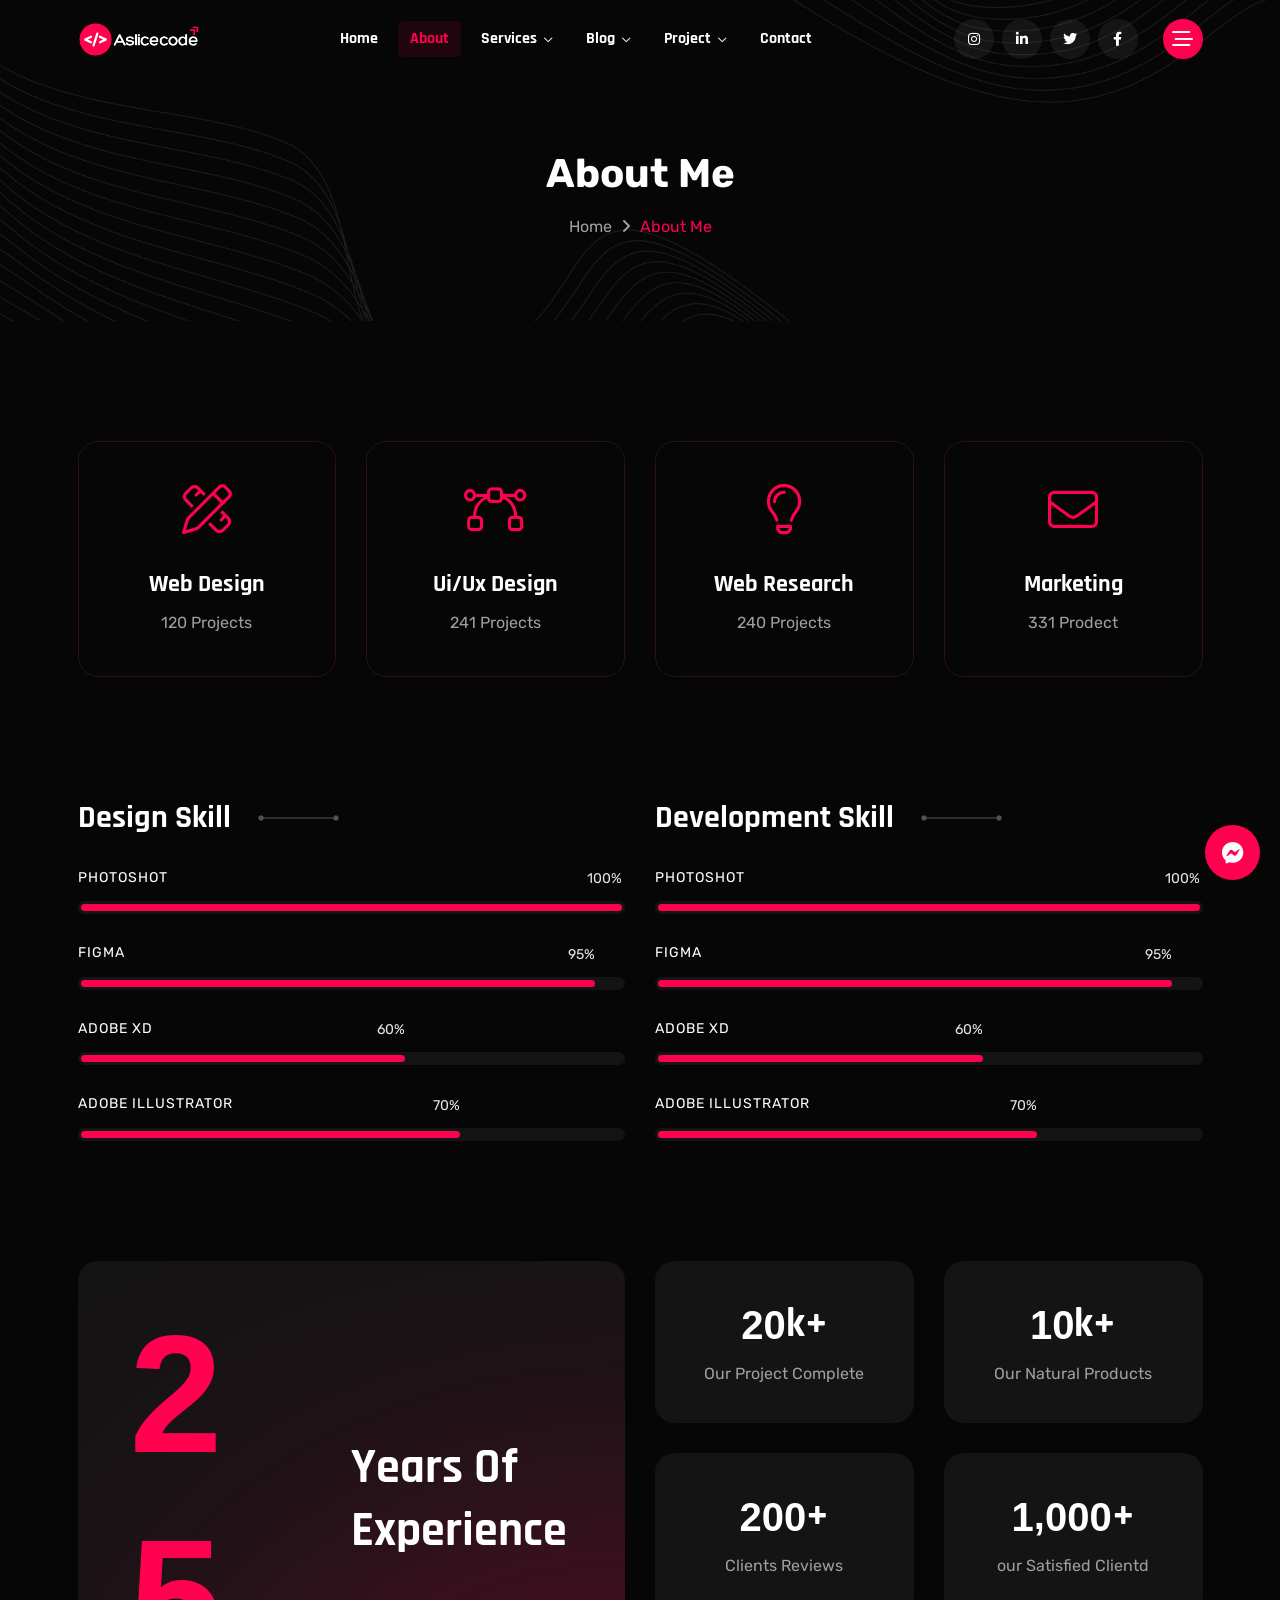
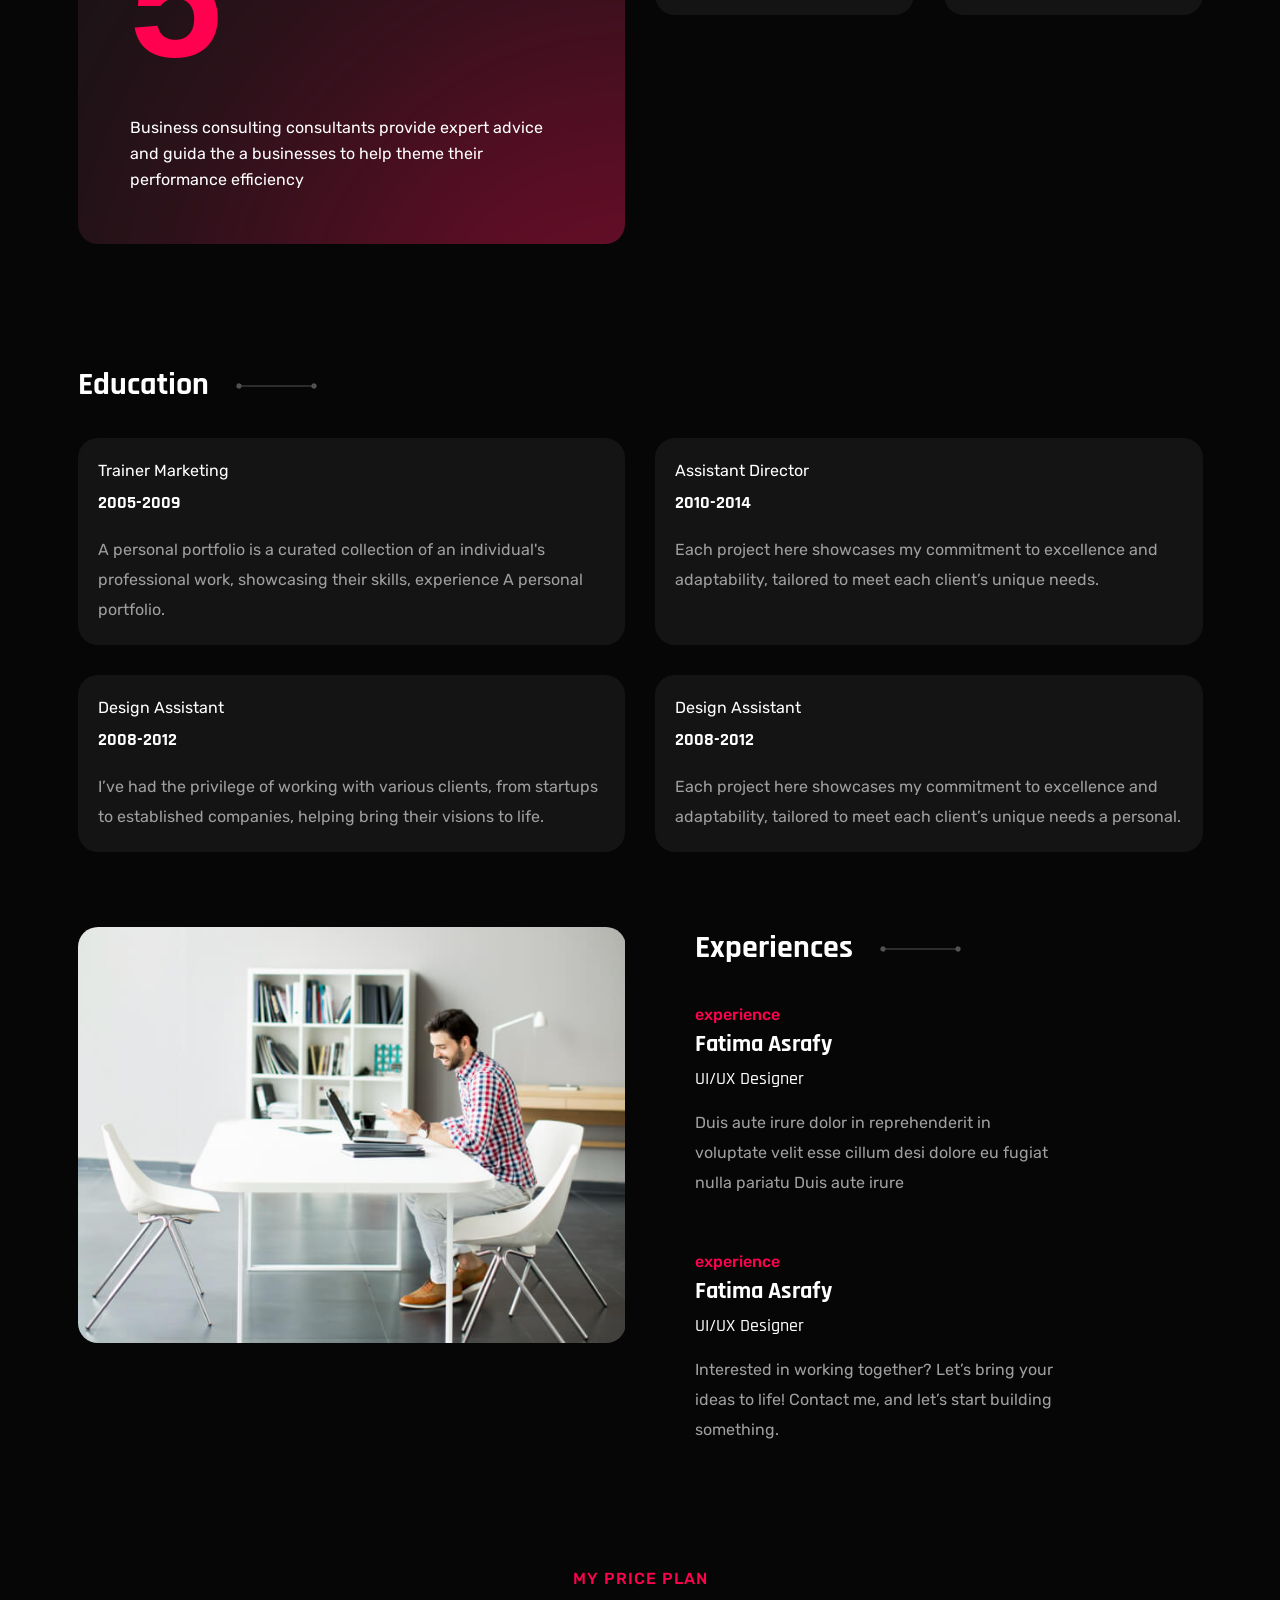
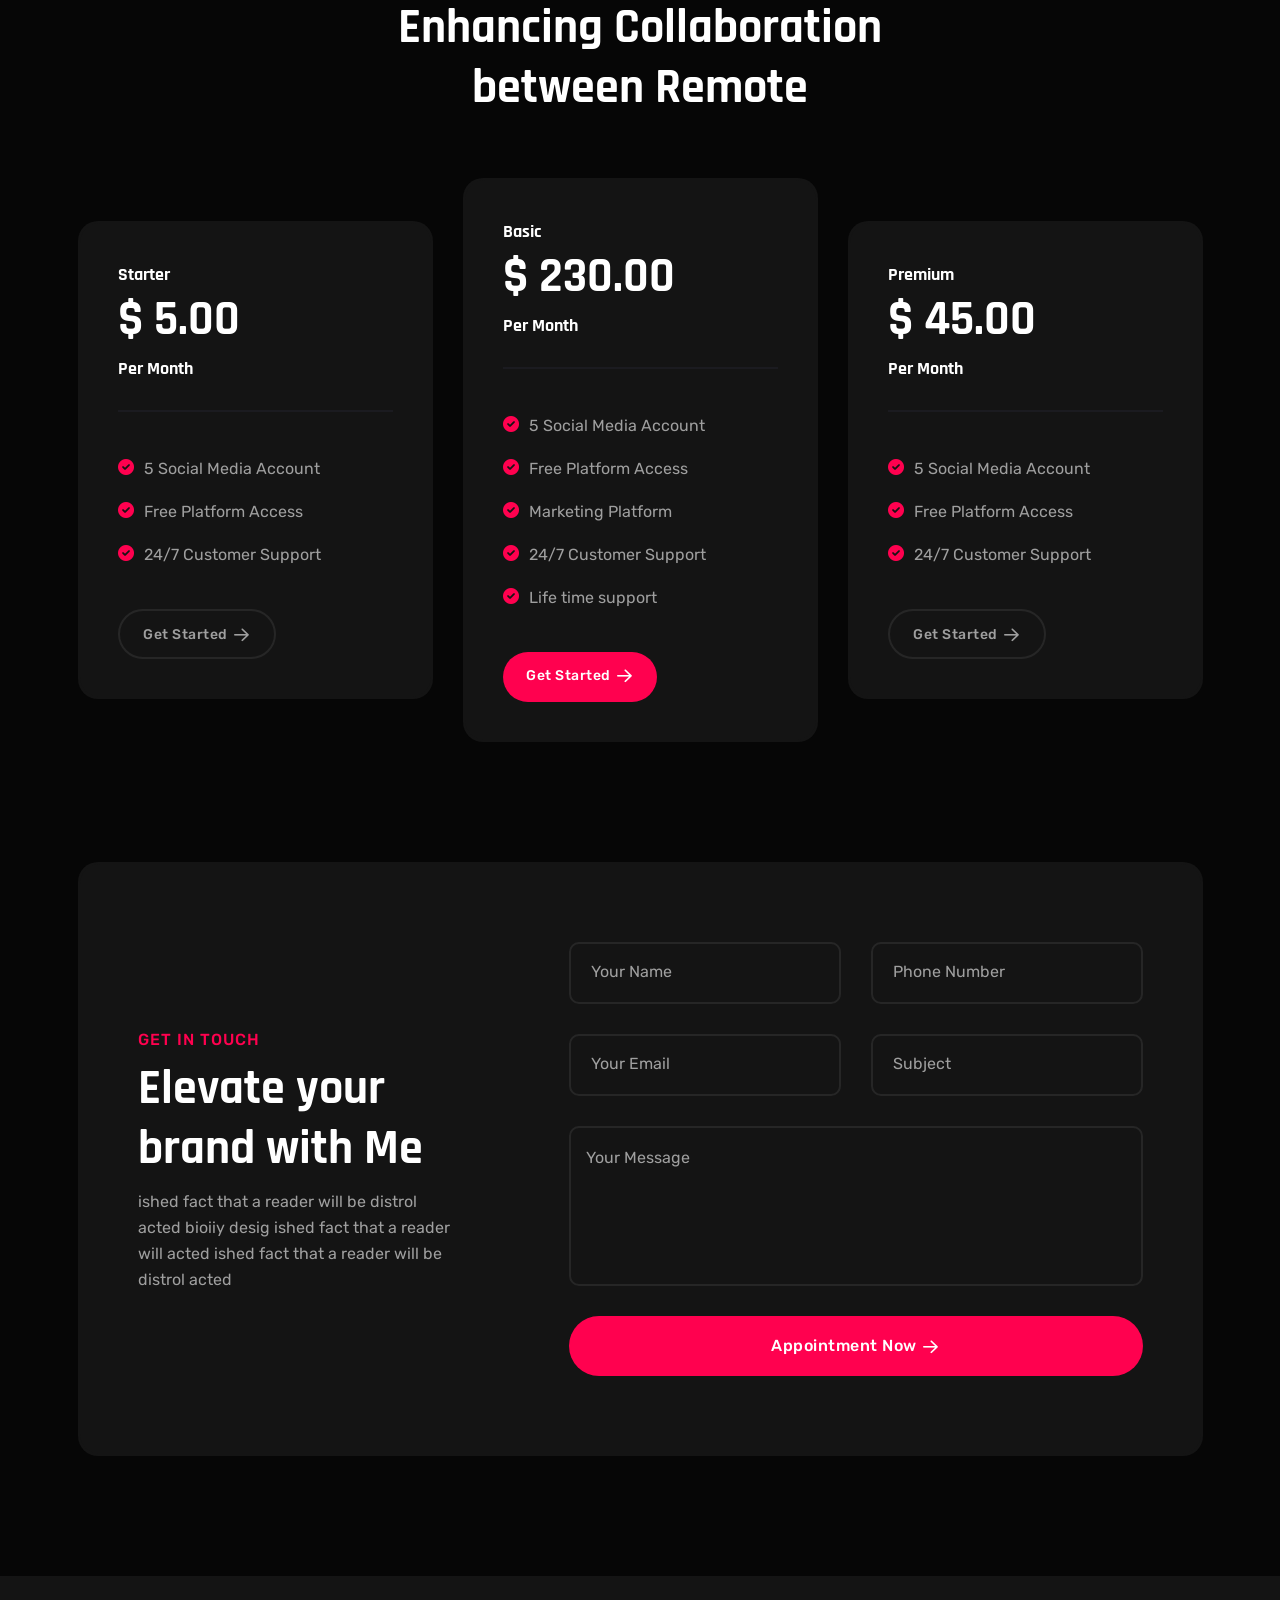
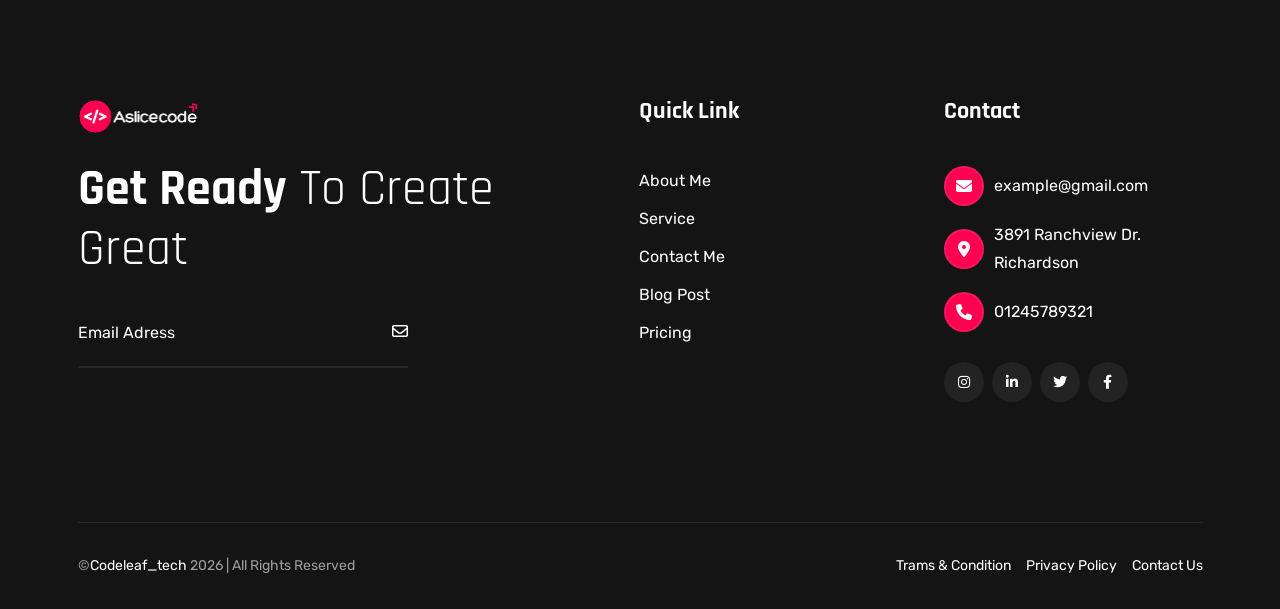
==== commit febd237b: "Initial commit" ====
--- a/about.html
+++ b/about.html
@@ -1,2638 +1,2638 @@
-<!DOCTYPE html>
-<html lang="en">
-  <head>
-    <meta charset="UTF-8" />
-    <meta http-equiv="X-UA-Compatible" content="IE=edge" />
-    <meta name="viewport" content="width=device-width, initial-scale=1.0" />
-    <link
-      rel="shortcut icon"
-      type="image/x-icon"
-      href="assets/images/favicon.svg"
-    />
-    <title>
-      About Codeleaf_tech - Personal Portfolio HTML Template | Freelancer &
-      Developer Portfolio
-    </title>
-    <!-- Bootstrap min css -->
-    <link rel="stylesheet" href="assets/css/vendor/fontawesome.css" />
-    <link rel="stylesheet" href="assets/css/plugins/swiper.css" />
-    <link rel="stylesheet" href="assets/css/plugins/odometer.css" />
-    <link rel="stylesheet" href="assets/css/vendor/animate.min.css" />
-    <link rel="stylesheet" href="assets/css/vendor/bootstrap.min.css" />
-    <!-- custom css -->
-    <link rel="stylesheet" href="assets/css/style.css" />
-  </head>
-
-  <body class="about inner">
-    <!-- tpm-header-area start -->
-    <header
-      class="tmp-header-area-start header-one header--sticky header--transparent"
-    >
-      <div class="container">
-        <div class="row">
-          <div class="col-lg-12">
-            <div class="header-content">
-              <div class="logo">
-                <a href="index.html">
-                  <img
-                    class="logo-dark"
-                    src="assets/images/logo/white-logo-reeni.png"
-                    alt=""
-                  />
-                  <img
-                    class="logo-white"
-                    src="assets/images/logo/logo-white.png"
-                    alt=""
-                  />
-                </a>
-              </div>
-              <nav class="tmp-mainmenu-nav d-none d-xl-block">
-                <ul class="tmp-mainmenu">
-                  <li>
-                    <a href="#">Home </a>
-                    <!-- <ul class="submenu">
-            <li><a href="index.html">Home 01</a></li>
-            <li><a href="index-02.html">Home 02</a></li>
-            <li><a href="index-03.html">Home 03</a></li>
-            <li><a href="index-04.html">Home 04</a></li>
-            <li><a href="index-05.html">Home 05</a></li>
-            <li><a href="index-06.html">Home 06</a></li>
-            <li><a href="index-07.html">Home 07</a></li>
-            <li><a href="index-08.html">Home 08</a></li>
-            <li><a href="index-09.html">Home 09</a></li>
-            <li><a href="index-10.html">Home 10</a></li>
-            <li><a href="index-11.html">Home 11</a></li>
-            <li><a href="index-12.html">Home 12</a></li>
-            <li><a href="index-13.html">Home 13</a></li>
-        </ul> -->
-                  </li>
-                  <li>
-                    <a href="about.html">About</a>
-                  </li>
-                  <li class="has-dropdown">
-                    <a href="#"
-                      >Services
-                      <i class="fa-regular fa-chevron-down"></i>
-                    </a>
-                    <ul class="submenu">
-                      <li><a href="service.html">Service</a></li>
-                      <li>
-                        <a href="service-details.html">Service Details</a>
-                      </li>
-                    </ul>
-                  </li>
-                  <li class="has-dropdown">
-                    <a href="#"
-                      >Blog
-                      <i class="fa-regular fa-chevron-down"></i>
-                    </a>
-                    <ul class="submenu">
-                      <li><a href="blog.html">Blog Classic</a></li>
-                      <li><a href="blog-details.html">Blog Details</a></li>
-                    </ul>
-                  </li>
-                  <li class="has-dropdown">
-                    <a href="#"
-                      >Project
-                      <i class="fa-regular fa-chevron-down"></i>
-                    </a>
-                    <ul class="submenu">
-                      <li><a href="project.html">Project</a></li>
-                      <li>
-                        <a href="project-details.html">Project Details</a>
-                      </li>
-                    </ul>
-                  </li>
-                  <li>
-                    <a href="contact.html">Contact</a>
-                  </li>
-                </ul>
-              </nav>
-              <div class="tmp-header-right">
-                <div class="social-share-wrapper d-none d-md-block">
-                  <div class="social-link">
-                    <a href="#"><i class="fa-brands fa-instagram"></i></a>
-                    <a href="#"><i class="fa-brands fa-linkedin-in"></i></a>
-                    <a href="#"><i class="fa-brands fa-twitter"></i></a>
-                    <a href="#"><i class="fa-brands fa-facebook-f"></i></a>
-                  </div>
-                </div>
-                <div class="actions-area">
-                  <div class="tmp-side-collups-area d-none d-xl-block">
-                    <button class="tmp-menu-bars tmp_button_active">
-                      <i class="fa-regular fa-bars-staggered"></i>
-                    </button>
-                  </div>
-                  <div class="tmp-side-collups-area d-block d-xl-none">
-                    <button class="tmp-menu-bars humberger_menu_active">
-                      <i class="fa-regular fa-bars-staggered"></i>
-                    </button>
-                  </div>
-                </div>
-              </div>
-            </div>
-          </div>
-        </div>
-      </div>
-    </header>
-    <!-- tpm-header-area end -->
-
-    <div class="d-none d-xl-block">
-      <div class="tmp-sidebar-area tmp_side_bar">
-        <div class="inner">
-          <div class="top-area">
-            <a href="index.html" class="logo">
-              <img
-                class="logo-dark"
-                src="assets/images/logo/white-logo-reeni.png"
-                alt=""
-              />
-              <img
-                class="logo-white"
-                src="assets/images/logo/logo-white.png"
-                alt=""
-              />
-            </a>
-            <div class="close-icon-area">
-              <button class="tmp-round-action-btn close_side_menu_active">
-                <i class="fa-sharp fa-light fa-xmark"></i>
-              </button>
-            </div>
-          </div>
-          <div class="content-wrapper">
-            <div class="image-area-feature">
-              <a href="index.html">
-                <img src="assets/images/logo/man.png" alt="personal-logo" />
-              </a>
-            </div>
-            <h5 class="title mt--30">
-              Freelancer delivering exceptional  and Next.js solutions.
-            </h5>
-            <p class="disc">
-              I am a skilled freelancer specializing in Webflow development,
-              Figma design, and Next.js projects. I deliver creative, dynamic,
-              and user-centric web solutions.
-            </p>
-            <div class="short-contact-area">
-              <!-- single contact information -->
-              <div class="single-contact">
-                <i class="fa-solid fa-phone"></i>
-                <div class="information tmp-link-animation">
-                  <span>Call Now</span>
-                  <a href="#" class="number">+91 89404 - 97627</a>
-                </div>
-              </div>
-              <!-- single contact information end -->
-
-              <!-- single contact information -->
-              <div class="single-contact">
-                <i class="fa-solid fa-envelope"></i>
-                <div class="information tmp-link-animation">
-                  <span>Mail Us</span>
-                  <a href="#" class="number">mohan_s06@outlook.com</a>
-                </div>
-              </div>
-              <!-- single contact information end -->
-
-              <!-- single contact information -->
-              <div class="single-contact">
-                <i class="fa-solid fa-location-crosshairs"></i>
-                <div class="information tmp-link-animation">
-                  <span>My Address</span>
-                  <span class="number">coimbatore-641 032 , India</span>
-                </div>
-              </div>
-              <!-- single contact information end -->
-            </div>
-            <!-- social area start -->
-            <div class="social-wrapper mt--20">
-              <span class="subtitle">find with me</span>
-              <div class="social-link">
-                <a href="#"><i class="fa-brands fa-instagram"></i></a>
-                <a href="#"><i class="fa-brands fa-linkedin-in"></i></a>
-                <a href="#"><i class="fa-brands fa-twitter"></i></a>
-                <a href="#"><i class="fa-brands fa-facebook-f"></i></a>
-              </div>
-            </div>
-            <!-- social area end -->
-          </div>
-        </div>
-      </div>
-      <a
-        class="overlay_close_side_menu close_side_menu_active"
-        href="javascript:void(0);"
-      ></a>
-    </div>
-
-    <div class="d-block d-xl-none">
-      <div class="tmp-popup-mobile-menu">
-        <div class="inner">
-          <div class="header-top">
-            <div class="logo">
-              <a href="index.html" class="logo-area">
-                <img
-                  class="logo-dark"
-                  src="assets/images/logo/white-logo-reeni.png"
-                  alt=""
-                />
-                <img
-                  class="logo-white"
-                  src="assets/images/logo/logo-white.png"
-                  alt=""
-                />
-              </a>
-            </div>
-            <div class="close-menu">
-              <button class="close-button tmp-round-action-btn">
-                <i class="fa-sharp fa-light fa-xmark"></i>
-              </button>
-            </div>
-          </div>
-          <ul class="tmp-mainmenu">
-            <li>
-              <a href="#">Home </a>
-              <!-- <ul class="submenu">
-            <li><a href="index.html">Home 01</a></li>
-            <li><a href="index-02.html">Home 02</a></li>
-            <li><a href="index-03.html">Home 03</a></li>
-            <li><a href="index-04.html">Home 04</a></li>
-            <li><a href="index-05.html">Home 05</a></li>
-            <li><a href="index-06.html">Home 06</a></li>
-            <li><a href="index-07.html">Home 07</a></li>
-            <li><a href="index-08.html">Home 08</a></li>
-            <li><a href="index-09.html">Home 09</a></li>
-            <li><a href="index-10.html">Home 10</a></li>
-            <li><a href="index-11.html">Home 11</a></li>
-            <li><a href="index-12.html">Home 12</a></li>
-            <li><a href="index-13.html">Home 13</a></li>
-        </ul> -->
-            </li>
-            <li>
-              <a href="about.html">About</a>
-            </li>
-            <li class="has-dropdown">
-              <a href="#"
-                >Services
-                <i class="fa-regular fa-chevron-down"></i>
-              </a>
-              <ul class="submenu">
-                <li><a href="service.html">Service</a></li>
-                <li><a href="service-details.html">Service Details</a></li>
-              </ul>
-            </li>
-            <li class="has-dropdown">
-              <a href="#"
-                >Blog
-                <i class="fa-regular fa-chevron-down"></i>
-              </a>
-              <ul class="submenu">
-                <li><a href="blog.html">Blog Classic</a></li>
-                <li><a href="blog-details.html">Blog Details</a></li>
-              </ul>
-            </li>
-            <li class="has-dropdown">
-              <a href="#"
-                >Project
-                <i class="fa-regular fa-chevron-down"></i>
-              </a>
-              <ul class="submenu">
-                <li><a href="project.html">Project</a></li>
-                <li><a href="project-details.html">Project Details</a></li>
-              </ul>
-            </li>
-            <li>
-              <a href="contact.html">Contact</a>
-            </li>
-          </ul>
-
-          <div class="social-wrapper mt--40">
-            <span class="subtitle">find with me</span>
-            <div class="social-link">
-              <a href="#"><i class="fa-brands fa-instagram"></i></a>
-              <a href="#"><i class="fa-brands fa-linkedin-in"></i></a>
-              <a href="#"><i class="fa-brands fa-twitter"></i></a>
-              <a href="#"><i class="fa-brands fa-facebook-f"></i></a>
-            </div>
-          </div>
-          <!-- social area end -->
-        </div>
-      </div>
-    </div>
-
-    <!-- Breadcrumb Area Start -->
-    <div class="breadcrumb-area breadcrumb-bg">
-      <div class="container">
-        <div class="row">
-          <div class="col-lg-12">
-            <div class="breadcrumb-inner text-center">
-              <h1 class="title split-collab">About Me</h1>
-              <ul class="page-list">
-                <li class="tmp-breadcrumb-item">
-                  <a href="https://themes-park.net/">Home</a>
-                </li>
-                <li class="icon"><i class="fa-solid fa-angle-right"></i></li>
-                <li class="tmp-breadcrumb-item active">About Me</li>
-              </ul>
-            </div>
-          </div>
-        </div>
-      </div>
-    </div>
-    <!-- Breadcrumb Area End -->
-
-    <!-- Tpm Service Area Start -->
-    <section class="service-area tmp-section-gap">
-      <div class="container">
-        <div class="row justify-content-center">
-          <div class="col-lg-3 col-md-4 col-sm-6">
-            <div
-              class="service-card-v1 tmp-scroll-trigger tmp-fade-in animation-order-1 tmp-link-animation"
-            >
-              <div class="service-card-icon">
-                <i class="fa-light fa-pen-ruler"></i>
-              </div>
-              <h4 class="service-title">
-                <a href="service-details.html">Web Design</a>
-              </h4>
-              <p class="service-para">120 Projects</p>
-            </div>
-          </div>
-          <div class="col-lg-3 col-md-4 col-sm-6">
-            <div
-              class="service-card-v1 tmp-scroll-trigger tmp-fade-in animation-order-2 tmp-link-animation"
-            >
-              <div class="service-card-icon">
-                <i class="fa-light fa-bezier-curve"></i>
-              </div>
-              <h4 class="service-title">
-                <a href="service-details.html">Ui/Ux Design</a>
-              </h4>
-              <p class="service-para">241 Projects</p>
-            </div>
-          </div>
-          <div class="col-lg-3 col-md-4 col-sm-6">
-            <div
-              class="service-card-v1 tmp-scroll-trigger tmp-fade-in animation-order-3 tmp-link-animation"
-            >
-              <div class="service-card-icon">
-                <i class="fa-light fa-lightbulb"></i>
-              </div>
-              <h4 class="service-title">
-                <a href="service-details.html">Web Research</a>
-              </h4>
-              <p class="service-para">240 Projects</p>
-            </div>
-          </div>
-          <div class="col-lg-3 col-md-4 col-sm-6">
-            <div
-              class="service-card-v1 tmp-scroll-trigger tmp-fade-in animation-order-4 tmp-link-animation"
-            >
-              <div class="service-card-icon">
-                <i class="fa-light fa-envelope"></i>
-              </div>
-              <h4 class="service-title">
-                <a href="service-details.html">Marketing</a>
-              </h4>
-              <p class="service-para">331 Prodect</p>
-            </div>
-          </div>
-        </div>
-      </div>
-    </section>
-    <!-- Tpm Service Area End -->
-
-    <!-- tmp skill area start -->
-    <div class="tmp-skill-area tmp-section-gapBottom">
-      <div class="container">
-        <div class="row">
-          <div class="inner">
-            <div class="row">
-              <div class="col-lg-6">
-                <div class="progress-wrapper">
-                  <div class="content">
-                    <h2
-                      class="custom-title mb--30 tmp-scroll-trigger tmp-fade-in animation-order-1"
-                    >
-                      Design Skill
-                      <span
-                        ><img
-                          src="assets/images/custom-line/custom-line.png"
-                          alt="custom-line"
-                      /></span>
-                    </h2>
-                    <!-- Start Single Progress Charts -->
-                    <div class="progress-charts">
-                      <h6 class="heading heading-h6">PHOTOSHOT</h6>
-                      <div class="progress">
-                        <div
-                          class="progress-bar wow fadeInLeft"
-                          data-wow-duration="0.5s"
-                          data-wow-delay=".3s"
-                          role="progressbar"
-                          style="
-                            width: 100%;
-                            visibility: visible;
-                            animation-duration: 0.5s;
-                            animation-delay: 0.3s;
-                            animation-name: fadeInLeft;
-                          "
-                          aria-valuenow="85"
-                          aria-valuemin="0"
-                          aria-valuemax="100"
-                        >
-                          <span class="percent-label">100%</span>
-                        </div>
-                      </div>
-                    </div>
-                    <!-- End Single Progress Charts -->
-
-                    <!-- Start Single Progress Charts -->
-                    <div class="progress-charts">
-                      <h6 class="heading heading-h6">FIGMA</h6>
-                      <div class="progress">
-                        <div
-                          class="progress-bar wow fadeInLeft"
-                          data-wow-duration="0.6s"
-                          data-wow-delay=".4s"
-                          role="progressbar"
-                          style="
-                            width: 95%;
-                            visibility: visible;
-                            animation-duration: 0.6s;
-                            animation-delay: 0.4s;
-                            animation-name: fadeInLeft;
-                          "
-                          aria-valuenow="85"
-                          aria-valuemin="0"
-                          aria-valuemax="100"
-                        >
-                          <span class="percent-label">95%</span>
-                        </div>
-                      </div>
-                    </div>
-                    <!-- End Single Progress Charts -->
-
-                    <!-- Start Single Progress Charts -->
-                    <div class="progress-charts">
-                      <h6 class="heading heading-h6">ADOBE XD</h6>
-                      <div class="progress">
-                        <div
-                          class="progress-bar wow fadeInLeft"
-                          data-wow-duration="0.7s"
-                          data-wow-delay=".5s"
-                          role="progressbar"
-                          style="
-                            width: 60%;
-                            visibility: visible;
-                            animation-duration: 0.7s;
-                            animation-delay: 0.5s;
-                            animation-name: fadeInLeft;
-                          "
-                          aria-valuenow="85"
-                          aria-valuemin="0"
-                          aria-valuemax="100"
-                        >
-                          <span class="percent-label">60%</span>
-                        </div>
-                      </div>
-                    </div>
-                    <!-- End Single Progress Charts -->
-
-                    <!-- Start Single Progress Charts -->
-                    <div class="progress-charts">
-                      <h6 class="heading heading-h6">ADOBE ILLUSTRATOR</h6>
-                      <div class="progress">
-                        <div
-                          class="progress-bar wow fadeInLeft"
-                          data-wow-duration="0.8s"
-                          data-wow-delay=".6s"
-                          role="progressbar"
-                          style="
-                            width: 70%;
-                            visibility: visible;
-                            animation-duration: 0.8s;
-                            animation-delay: 0.6s;
-                            animation-name: fadeInLeft;
-                          "
-                          aria-valuenow="85"
-                          aria-valuemin="0"
-                          aria-valuemax="100"
-                        >
-                          <span class="percent-label">70%</span>
-                        </div>
-                      </div>
-                    </div>
-                    <!-- End Single Progress Charts -->
-                  </div>
-                </div>
-              </div>
-              <div class="col-lg-6">
-                <div class="progress-wrapper">
-                  <div class="content">
-                    <h2
-                      class="custom-title mb--30 tmp-scroll-trigger tmp-fade-in animation-order-1"
-                    >
-                      Development Skill
-                      <span
-                        ><img
-                          src="assets/images/custom-line/custom-line.png"
-                          alt="custom-line"
-                      /></span>
-                    </h2>
-                    <!-- Start Single Progress Charts -->
-                    <div class="progress-charts">
-                      <h6 class="heading heading-h6">PHOTOSHOT</h6>
-                      <div class="progress">
-                        <div
-                          class="progress-bar wow fadeInLeft"
-                          data-wow-duration="0.5s"
-                          data-wow-delay=".3s"
-                          role="progressbar"
-                          style="
-                            width: 100%;
-                            visibility: visible;
-                            animation-duration: 0.5s;
-                            animation-delay: 0.3s;
-                            animation-name: fadeInLeft;
-                          "
-                          aria-valuenow="85"
-                          aria-valuemin="0"
-                          aria-valuemax="100"
-                        >
-                          <span class="percent-label">100%</span>
-                        </div>
-                      </div>
-                    </div>
-                    <!-- End Single Progress Charts -->
-
-                    <!-- Start Single Progress Charts -->
-                    <div class="progress-charts">
-                      <h6 class="heading heading-h6">FIGMA</h6>
-                      <div class="progress">
-                        <div
-                          class="progress-bar wow fadeInLeft"
-                          data-wow-duration="0.6s"
-                          data-wow-delay=".4s"
-                          role="progressbar"
-                          style="
-                            width: 95%;
-                            visibility: visible;
-                            animation-duration: 0.6s;
-                            animation-delay: 0.4s;
-                            animation-name: fadeInLeft;
-                          "
-                          aria-valuenow="85"
-                          aria-valuemin="0"
-                          aria-valuemax="100"
-                        >
-                          <span class="percent-label">95%</span>
-                        </div>
-                      </div>
-                    </div>
-                    <!-- End Single Progress Charts -->
-
-                    <!-- Start Single Progress Charts -->
-                    <div class="progress-charts">
-                      <h6 class="heading heading-h6">ADOBE XD</h6>
-                      <div class="progress">
-                        <div
-                          class="progress-bar wow fadeInLeft"
-                          data-wow-duration="0.7s"
-                          data-wow-delay=".5s"
-                          role="progressbar"
-                          style="
-                            width: 60%;
-                            visibility: visible;
-                            animation-duration: 0.7s;
-                            animation-delay: 0.5s;
-                            animation-name: fadeInLeft;
-                          "
-                          aria-valuenow="85"
-                          aria-valuemin="0"
-                          aria-valuemax="100"
-                        >
-                          <span class="percent-label">60%</span>
-                        </div>
-                      </div>
-                    </div>
-                    <!-- End Single Progress Charts -->
-
-                    <!-- Start Single Progress Charts -->
-                    <div class="progress-charts">
-                      <h6 class="heading heading-h6">ADOBE ILLUSTRATOR</h6>
-                      <div class="progress">
-                        <div
-                          class="progress-bar wow fadeInLeft"
-                          data-wow-duration="0.8s"
-                          data-wow-delay=".6s"
-                          role="progressbar"
-                          style="
-                            width: 70%;
-                            visibility: visible;
-                            animation-duration: 0.8s;
-                            animation-delay: 0.6s;
-                            animation-name: fadeInLeft;
-                          "
-                          aria-valuenow="85"
-                          aria-valuemin="0"
-                          aria-valuemax="100"
-                        >
-                          <span class="percent-label">70%</span>
-                        </div>
-                      </div>
-                    </div>
-                    <!-- End Single Progress Charts -->
-                  </div>
-                </div>
-              </div>
-            </div>
-          </div>
-        </div>
-      </div>
-    </div>
-    <!-- tmp skill area end -->
-
-    <!-- Tpm Counter Area Start -->
-    <section class="counter-area tmp-section-gapBottom">
-      <div class="container">
-        <div class="row g-5">
-          <div class="col-12 col-lg-6 col-xl-6 col-xxl-6">
-            <div
-              class="year-of-expariance-wrapper bg-blur-style-one tmp-scroll-trigger tmp-fade-in animation-order-1"
-            >
-              <div class="year-expariance-wrap">
-                <!-- <h2 class="year-number"><span class="counter">25 </span> </h2> -->
-                <h2 class="counter year-number">
-                  <span class="odometer" data-count="25">00</span>
-                </h2>
-                <h3 class="year-title">
-                  Years Of <br />
-                  experience
-                </h3>
-              </div>
-              <p class="year-para">
-                Business consulting consultants provide expert advice and guida
-                the a businesses to help theme their performance efficiency
-              </p>
-            </div>
-          </div>
-          <div class="col-12 col-lg-6 col-xl-6 col-xxl-6">
-            <div class="counter-area-right-content">
-              <div class="row g-5">
-                <div class="col-lg-6 col-sm-6 col-12">
-                  <div
-                    class="counter-card tmponhover tmp-scroll-trigger tmp-fade-in animation-order-1"
-                  >
-                    <h3 class="counter counter-title">
-                      <span class="odometer" data-count="20">00</span>k+
-                    </h3>
-                    <p class="counter-para">Our Project Complete</p>
-                  </div>
-                </div>
-                <div class="col-lg-6 col-sm-6 col-12">
-                  <div
-                    class="counter-card tmponhover tmp-scroll-trigger tmp-fade-in animation-order-2"
-                  >
-                    <h3 class="counter counter-title">
-                      <span class="odometer" data-count="10">00</span>k+
-                    </h3>
-                    <p class="counter-para">Our Natural Products</p>
-                  </div>
-                </div>
-                <div class="col-lg-6 col-sm-6 col-12">
-                  <div
-                    class="counter-card tmponhover tmp-scroll-trigger tmp-fade-in animation-order-3"
-                  >
-                    <h3 class="counter counter-title">
-                      <span class="odometer" data-count="200">00</span>+
-                    </h3>
-                    <p class="counter-para">Clients Reviews</p>
-                  </div>
-                </div>
-                <div class="col-lg-6 col-sm-6 col-12">
-                  <div
-                    class="counter-card tmponhover tmp-scroll-trigger tmp-fade-in animation-order-4"
-                  >
-                    <h3 class="counter counter-title">
-                      <span class="odometer" data-count="1000">00</span>+
-                    </h3>
-                    <p class="counter-para">our Satisfied Clientd</p>
-                  </div>
-                </div>
-              </div>
-            </div>
-          </div>
-        </div>
-      </div>
-    </section>
-    <!-- Tpm Counter Area End -->
-
-    <!-- Tpm Education Experience Area Start -->
-    <section class="education-experience tmp-section-gapBottom">
-      <div class="container">
-        <h2
-          class="custom-title mb-32 tmp-scroll-trigger tmp-fade-in animation-order-1"
-        >
-          Education
-          <span
-            ><img
-              src="assets/images/custom-line/custom-line.png"
-              alt="custom-line"
-          /></span>
-        </h2>
-        <div class="row g-5">
-          <div class="col-lg-6 col-sm-6">
-            <div
-              class="education-experience-card tmponhover tmp-scroll-trigger tmp-fade-in animation-order-1"
-            >
-              <h4 class="edu-sub-title">Trainer Marketing</h4>
-              <h2 class="edu-title">2005-2009</h2>
-              <p class="edu-para">
-                A personal portfolio is a curated collection of an individual's
-                professional work, showcasing their skills, experience A
-                personal portfolio.
-              </p>
-            </div>
-          </div>
-          <div class="col-lg-6 col-sm-6">
-            <div
-              class="education-experience-card tmponhover tmp-scroll-trigger tmp-fade-in animation-order-2"
-            >
-              <h4 class="edu-sub-title">Assistant Director</h4>
-              <h2 class="edu-title">2010-2014</h2>
-              <p class="edu-para">
-                Each project here showcases my commitment to excellence and
-                adaptability, tailored to meet each client’s unique needs.
-              </p>
-            </div>
-          </div>
-          <div class="col-lg-6 col-sm-6">
-            <div
-              class="education-experience-card tmponhover tmp-scroll-trigger tmp-fade-in animation-order-3"
-            >
-              <h4 class="edu-sub-title">Design Assistant</h4>
-              <h2 class="edu-title">2008-2012</h2>
-              <p class="edu-para">
-                I’ve had the privilege of working with various clients, from
-                startups to established companies, helping bring their visions
-                to life.
-              </p>
-            </div>
-          </div>
-          <div class="col-lg-6 col-sm-6">
-            <div
-              class="education-experience-card tmponhover tmp-scroll-trigger tmp-fade-in animation-order-4"
-            >
-              <h4 class="edu-sub-title">Design Assistant</h4>
-              <h2 class="edu-title">2008-2012</h2>
-              <p class="edu-para">
-                Each project here showcases my commitment to excellence and
-                adaptability, tailored to meet each client’s unique needs a
-                personal.
-              </p>
-            </div>
-          </div>
-        </div>
-        <div class="experiences-wrapper v2">
-          <div class="row">
-            <div class="col-lg-6">
-              <div class="experiences-wrap-right-content">
-                <img
-                  class="tmp-scroll-trigger tmp-zoom-in animation-order-1"
-                  src="assets/images/experiences/expert-img-two.jpg"
-                  alt="expert-img"
-                />
-              </div>
-            </div>
-            <div class="col-lg-6">
-              <div class="experiences-wrap-left-content">
-                <h2
-                  class="custom-title mb-32 tmp-scroll-trigger tmp-fade-in animation-order-1"
-                >
-                  Experiences
-                  <span
-                    ><img
-                      src="assets/images/custom-line/custom-line.png"
-                      alt="custom-line"
-                  /></span>
-                </h2>
-                <div
-                  class="experience-content tmp-scroll-trigger tmp-fade-in animation-order-1"
-                >
-                  <p class="ex-subtitle">experience</p>
-                  <h2 class="ex-name">Fatima Asrafy</h2>
-                  <h3 class="ex-title">UI/UX Designer</h3>
-                  <p class="ex-para">
-                    Duis aute irure dolor in reprehenderit in voluptate velit
-                    esse cillum desi dolore eu fugiat nulla pariatu Duis aute
-                    irure
-                  </p>
-                </div>
-
-                <div
-                  class="experience-content tmp-scroll-trigger tmp-fade-in animation-order-2"
-                >
-                  <p class="ex-subtitle">experience</p>
-                  <h2 class="ex-name">Fatima Asrafy</h2>
-                  <h3 class="ex-title">UI/UX Designer</h3>
-                  <p class="ex-para">
-                    Interested in working together? Let’s bring your ideas to
-                    life! Contact me, and let’s start building something.
-                  </p>
-                </div>
-              </div>
-            </div>
-          </div>
-        </div>
-      </div>
-    </section>
-    <!-- Tpm Education Experience Area End -->
-
-    <section class="our-price-plan-area tmp-section-gapBottom">
-      <div class="container">
-        <div class="section-head mb--60">
-          <div
-            class="section-sub-title center-title tmp-scroll-trigger tmp-fade-in animation-order-1"
-          >
-            <span class="subtitle">My Price plan</span>
-          </div>
-          <h2
-            class="title split-collab tmp-scroll-trigger tmp-fade-in animation-order-2"
-          >
-            Enhancing Collaboration <br />
-            between Remote
-          </h2>
-        </div>
-        <div class="row align-items-center">
-          <div class="col-lg-4 col-md-6">
-            <div
-              class="price-plan-card tmponhover blur-style-two tmp-scroll-trigger tmp-fade-in animation-order-1"
-            >
-              <span class="price-sub-title">Starter</span>
-              <h3 class="main-price">$ 5.00</h3>
-              <p class="per-month">Per Month</p>
-              <div class="check-box">
-                <ul>
-                  <li>
-                    <div class="check-box-item">
-                      <div class="box-icon">
-                        <i class="fa-solid fa-circle-check"></i>
-                      </div>
-                      <p class="box-para">5 Social Media Account</p>
-                    </div>
-                  </li>
-                  <li>
-                    <div class="check-box-item">
-                      <div class="box-icon">
-                        <i class="fa-solid fa-circle-check"></i>
-                      </div>
-                      <p class="box-para">Free Platform Access</p>
-                    </div>
-                  </li>
-                  <li>
-                    <div class="check-box-item">
-                      <div class="box-icon">
-                        <i class="fa-solid fa-circle-check"></i>
-                      </div>
-                      <p class="box-para">24/7 Customer Support</p>
-                    </div>
-                  </li>
-                </ul>
-              </div>
-              <div class="tmp-button-here">
-                <a
-                  class="tmp-btn hover-icon-reverse btn-border btn-md radius-round"
-                  href="contact.html"
-                >
-                  <span class="icon-reverse-wrapper">
-                    <span class="btn-text">Get Started</span>
-                    <span class="btn-icon"
-                      ><i class="fa-sharp fa-regular fa-arrow-right"></i
-                    ></span>
-                    <span class="btn-icon"
-                      ><i class="fa-sharp fa-regular fa-arrow-right"></i
-                    ></span>
-                  </span>
-                </a>
-              </div>
-            </div>
-          </div>
-          <div
-            class="col-lg-4 col-md-6 tmp-scroll-trigger tmp-fade-in animation-order-2"
-          >
-            <div class="price-plan-card tmponhover blur-style-two active">
-              <span class="price-sub-title">Basic</span>
-              <h3 class="main-price">$ 230.00</h3>
-              <p class="per-month">Per Month</p>
-              <div class="check-box">
-                <ul>
-                  <li>
-                    <div class="check-box-item">
-                      <div class="box-icon">
-                        <i class="fa-solid fa-circle-check"></i>
-                      </div>
-                      <p class="box-para">5 Social Media Account</p>
-                    </div>
-                  </li>
-                  <li>
-                    <div class="check-box-item">
-                      <div class="box-icon">
-                        <i class="fa-solid fa-circle-check"></i>
-                      </div>
-                      <p class="box-para">Free Platform Access</p>
-                    </div>
-                  </li>
-                  <li>
-                    <div class="check-box-item">
-                      <div class="box-icon">
-                        <i class="fa-solid fa-circle-check"></i>
-                      </div>
-                      <p class="box-para">Marketing Platform</p>
-                    </div>
-                  </li>
-                  <li>
-                    <div class="check-box-item">
-                      <div class="box-icon">
-                        <i class="fa-solid fa-circle-check"></i>
-                      </div>
-                      <p class="box-para">24/7 Customer Support</p>
-                    </div>
-                  </li>
-                  <li>
-                    <div class="check-box-item">
-                      <div class="box-icon">
-                        <i class="fa-solid fa-circle-check"></i>
-                      </div>
-                      <p class="box-para">Life time support</p>
-                    </div>
-                  </li>
-                </ul>
-              </div>
-              <div class="tmp-button-here">
-                <a
-                  class="tmp-btn hover-icon-reverse btn-md radius-round"
-                  href="contact.html"
-                >
-                  <span class="icon-reverse-wrapper">
-                    <span class="btn-text">Get Started</span>
-                    <span class="btn-icon"
-                      ><i class="fa-sharp fa-regular fa-arrow-right"></i
-                    ></span>
-                    <span class="btn-icon"
-                      ><i class="fa-sharp fa-regular fa-arrow-right"></i
-                    ></span>
-                  </span>
-                </a>
-              </div>
-            </div>
-          </div>
-          <div class="col-lg-4 col-md-6">
-            <div
-              class="price-plan-card tmponhover blur-style-two tmp-scroll-trigger tmp-fade-in animation-order-3"
-            >
-              <span class="price-sub-title">Premium</span>
-              <h3 class="main-price">$ 45.00</h3>
-              <p class="per-month">Per Month</p>
-              <div class="check-box">
-                <ul>
-                  <li>
-                    <div class="check-box-item">
-                      <div class="box-icon">
-                        <i class="fa-solid fa-circle-check"></i>
-                      </div>
-                      <p class="box-para">5 Social Media Account</p>
-                    </div>
-                  </li>
-                  <li>
-                    <div class="check-box-item">
-                      <div class="box-icon">
-                        <i class="fa-solid fa-circle-check"></i>
-                      </div>
-                      <p class="box-para">Free Platform Access</p>
-                    </div>
-                  </li>
-                  <li>
-                    <div class="check-box-item">
-                      <div class="box-icon">
-                        <i class="fa-solid fa-circle-check"></i>
-                      </div>
-                      <p class="box-para">24/7 Customer Support</p>
-                    </div>
-                  </li>
-                </ul>
-              </div>
-              <div class="tmp-button-here">
-                <a
-                  class="tmp-btn hover-icon-reverse btn-border btn-md radius-round"
-                  href="contact.html"
-                >
-                  <span class="icon-reverse-wrapper">
-                    <span class="btn-text">Get Started</span>
-                    <span class="btn-icon"
-                      ><i class="fa-sharp fa-regular fa-arrow-right"></i
-                    ></span>
-                    <span class="btn-icon"
-                      ><i class="fa-sharp fa-regular fa-arrow-right"></i
-                    ></span>
-                  </span>
-                </a>
-              </div>
-            </div>
-          </div>
-        </div>
-      </div>
-    </section>
-
-    <!-- Tpm Get In touch start -->
-    <section class="get-in-touch-area tmp-section-gapBottom">
-      <div class="container">
-        <div class="contact-get-in-touch-wrap">
-          <div class="get-in-touch-wrapper tmponhover">
-            <div class="row g-5 align-items-center">
-              <div class="col-lg-5">
-                <div class="section-head text-align-left">
-                  <div
-                    class="section-sub-title tmp-scroll-trigger tmp-fade-in animation-order-1"
-                  >
-                    <span class="subtitle">GET IN TOUCH</span>
-                  </div>
-                  <h2
-                    class="title split-collab tmp-scroll-trigger tmp-fade-in animation-order-2"
-                  >
-                    Elevate your brand with Me
-                  </h2>
-                  <p
-                    class="description tmp-scroll-trigger tmp-fade-in animation-order-3"
-                  >
-                    ished fact that a reader will be distrol acted bioiiy desig
-                    ished fact that a reader will acted ished fact that a reader
-                    will be distrol acted
-                  </p>
-                </div>
-              </div>
-              <div class="col-lg-7">
-                <div class="contact-inner">
-                  <div class="contact-form">
-                    <div id="form-messages" class="error"></div>
-                    <form
-                      class="tmp-dynamic-form"
-                      id="contact-form"
-                      method="POST"
-                      action="https://themes-park.net/product/html/reeni/mailer.php"
-                    >
-                      <div class="contact-form-wrapper row">
-                        <div class="col-lg-6">
-                          <div class="form-group">
-                            <input
-                              class="input-field"
-                              name="name"
-                              id="contact-name"
-                              placeholder="Your Name"
-                              type="text"
-                              required
-                            />
-                          </div>
-                        </div>
-
-                        <div class="col-lg-6">
-                          <div class="form-group">
-                            <input
-                              class="input-field"
-                              id="contact-phone"
-                              placeholder="Phone Number"
-                              type="number"
-                              required
-                            />
-                          </div>
-                        </div>
-
-                        <div class="col-lg-6">
-                          <div class="form-group">
-                            <input
-                              class="input-field"
-                              id="contact-email"
-                              name="email"
-                              placeholder="Your Email"
-                              type="email"
-                              required
-                            />
-                          </div>
-                        </div>
-
-                        <div class="col-lg-6">
-                          <div class="form-group">
-                            <input
-                              class="input-field"
-                              type="text"
-                              id="subject"
-                              name="subject"
-                              placeholder="Subject"
-                            />
-                          </div>
-                        </div>
-
-                        <div class="col-lg-12">
-                          <div class="form-group">
-                            <textarea
-                              class="input-field"
-                              placeholder="Your Message"
-                              name="message"
-                              id="contact-message"
-                              required
-                            ></textarea>
-                          </div>
-                        </div>
-
-                        <div class="col-lg-12">
-                          <div class="tmp-button-here">
-                            <button
-                              class="tmp-btn hover-icon-reverse radius-round w-100"
-                              name="submit"
-                              type="submit"
-                              id="submit"
-                            >
-                              <span class="icon-reverse-wrapper">
-                                <span class="btn-text">Appointment Now</span>
-                                <span class="btn-icon"
-                                  ><i
-                                    class="fa-sharp fa-regular fa-arrow-right"
-                                  ></i
-                                ></span>
-                                <span class="btn-icon"
-                                  ><i
-                                    class="fa-sharp fa-regular fa-arrow-right"
-                                  ></i
-                                ></span>
-                              </span>
-                            </button>
-                          </div>
-                        </div>
-                      </div>
-                    </form>
-                  </div>
-                </div>
-              </div>
-            </div>
-          </div>
-        </div>
-      </div>
-    </section>
-    <!-- Tpm Get In touch End -->
-
-    <!-- Start Footer Area  -->
-    <!-- Start Footer Area  -->
-    <footer
-      class="footer-area footer-style-one-wrapper bg-color-footer bg_images tmp-section-gap"
-    >
-      <div class="container">
-        <div class="footer-main footer-style-one">
-          <div class="row g-5">
-            <div class="col-lg-5 col-md-6">
-              <div class="single-footer-wrapper border-right mr--20">
-                <div class="logo">
-                  <a href="index.html">
-                    <img src="assets/images/logo/white-logo-reeni.png" alt="" />
-                  </a>
-                </div>
-                <p class="description">
-                  <span>Get Ready</span> To Create Great
-                </p>
-                <form action="#" class="newsletter-form-1 mt--40">
-                  <input type="email" placeholder="Email Adress" />
-                  <span class="form-icon"
-                    ><i class="fa-regular fa-envelope"></i
-                  ></span>
-                </form>
-              </div>
-            </div>
-            <div class="col-lg-4 col-md-6">
-              <div class="single-footer-wrapper quick-link-wrap">
-                <h5 class="ft-title">Quick Link</h5>
-                <ul class="ft-link tmp-link-animation">
-                  <li>
-                    <a href="about.html">About Me</a>
-                  </li>
-                  <li>
-                    <a href="service.html">Service</a>
-                  </li>
-                  <li>
-                    <a href="contact.html">Contact Me</a>
-                  </li>
-                  <li>
-                    <a href="blog.html">Blog Post</a>
-                  </li>
-                  <li>
-                    <a href="contact.html">Pricing</a>
-                  </li>
-                </ul>
-              </div>
-            </div>
-            <div class="col-lg-3 col-md-6">
-              <div class="single-footer-wrapper contact-wrap">
-                <h5 class="ft-title">Contact</h5>
-                <ul class="ft-link tmp-link-animation">
-                  <li>
-                    <span class="ft-icon"
-                      ><i class="fa-solid fa-envelope"></i></span
-                    ><a href="#">example@gmail.com</a>
-                  </li>
-                  <li>
-                    <span class="ft-icon"
-                      ><i class="fa-solid fa-location-dot"></i></span
-                    >3891 Ranchview Dr. Richardson
-                  </li>
-                  <li>
-                    <span class="ft-icon"
-                      ><i class="fa-solid fa-phone"></i></span
-                    ><a href="#">01245789321</a>
-                  </li>
-                </ul>
-                <div class="social-link footer">
-                  <a href="#"><i class="fa-brands fa-instagram"></i></a>
-                  <a href="#"><i class="fa-brands fa-linkedin-in"></i></a>
-                  <a href="#"><i class="fa-brands fa-twitter"></i></a>
-                  <a href="#"><i class="fa-brands fa-facebook-f"></i></a>
-                </div>
-              </div>
-            </div>
-          </div>
-        </div>
-      </div>
-    </footer>
-    <div class="copyright-area-one">
-      <div class="container">
-        <div class="row">
-          <div class="col-lg-12">
-            <div class="main-wrapper">
-              <p class="copy-right-para tmp-link-animation">
-                ©<a href="https://Codeleaf_tech.com" target="_blank"
-                  >Codeleaf_tech
-                </a>
-                <script>
-                  document.write(new Date().getFullYear());
-                </script>
-                | All Rights Reserved
-              </p>
-              <ul class="tmp-link-animation">
-                <li><a href="#">Trams & Condition</a></li>
-                <li><a href="#">Privacy Policy</a></li>
-                <li><a href="contact.html">Contact Us</a></li>
-              </ul>
-            </div>
-          </div>
-        </div>
-      </div>
-    </div>
-    <!-- End Footer Area  -->
-    <!-- End Footer Area  -->
-
-    <!-- ready chatting option via email -->
-    <div class="ready-chatting-option tmp-ready-chat">
-      <input type="checkbox" id="click" />
-      <label for="click">
-        <i class="fab fa-facebook-messenger"></i>
-        <i class="fas fa-times"></i>
-      </label>
-      <div class="wrapper">
-        <div class="head-text">Let's chat with me? - Online</div>
-        <div class="chat-box">
-          <div class="desc-text">
-            Please fill out the form below to start chatting with me directly.
-          </div>
-          <form class="tmp-dynamic-form" action="#">
-            <div class="field">
-              <input
-                class="input-field"
-                name="name"
-                placeholder="Your Name"
-                type="text"
-                required
-              />
-            </div>
-            <div class="field">
-              <input
-                class="input-field"
-                name="email"
-                placeholder="Your Email"
-                type="email"
-                required
-              />
-            </div>
-            <div class="field textarea">
-              <textarea
-                class="input-field"
-                placeholder="Your Message"
-                name="message"
-                required
-              ></textarea>
-            </div>
-            <div class="field">
-              <button name="submit" type="submit">Send Message</button>
-            </div>
-          </form>
-        </div>
-      </div>
-    </div>
-    <!-- ready chatting option via email end -->
-    <!-- progress area start -->
-    <div class="scrollToTop" style="display: block">
-      <div class="arrowUp">
-        <i class="fa-light fa-arrow-up"></i>
-      </div>
-      <div class="water" style="transform: translate(0px, 87%)">
-        <svg viewBox="0 0 560 20" class="water_wave water_wave_back">
-          <use xlink:href="#wave"></use>
-        </svg>
-        <svg viewBox="0 0 560 20" class="water_wave water_wave_front">
-          <use xlink:href="#wave"></use>
-        </svg>
-        <svg
-          version="1.1"
-          xmlns="http://www.w3.org/2000/svg"
-          xmlns:xlink="http://www.w3.org/1999/xlink"
-          viewBox="0 0 560 20"
-          style="display: none"
-        >
-          <symbol id="wave">
-            <path
-              d="M420,20c21.5-0.4,38.8-2.5,51.1-4.5c13.4-2.2,26.5-5.2,27.3-5.4C514,6.5,518,4.7,528.5,2.7c7.1-1.3,17.9-2.8,31.5-2.7c0,0,0,0,0,0v20H420z"
-              fill="#FF014F"
-            ></path>
-            <path
-              d="M420,20c-21.5-0.4-38.8-2.5-51.1-4.5c-13.4-2.2-26.5-5.2-27.3-5.4C326,6.5,322,4.7,311.5,2.7C304.3,1.4,293.6-0.1,280,0c0,0,0,0,0,0v20H420z"
-              fill="#FF014F"
-            ></path>
-            <path
-              d="M140,20c21.5-0.4,38.8-2.5,51.1-4.5c13.4-2.2,26.5-5.2,27.3-5.4C234,6.5,238,4.7,248.5,2.7c7.1-1.3,17.9-2.8,31.5-2.7c0,0,0,0,0,0v20H140z"
-              fill="#FF014F"
-            ></path>
-            <path
-              d="M140,20c-21.5-0.4-38.8-2.5-51.1-4.5c-13.4-2.2-26.5-5.2-27.3-5.4C46,6.5,42,4.7,31.5,2.7C24.3,1.4,13.6-0.1,0,0c0,0,0,0,0,0l0,20H140z"
-              fill="#FF014F"
-            ></path>
-          </symbol>
-        </svg>
-      </div>
-    </div>
-    <!-- progress area end -->
-    <!-- <div class="tmp-right-demo">
-    <button class="demo-button">
-        <p class="mb--0">48</p>
-        <span class="text">Demos</span>
-    </button>
-</div> -->
-
-    <div class="demo-modal-area">
-      <div class="wrapper">
-        <div class="tmp-modal-inner">
-          <div class="close-icon">
-            <button class="demo-close-btn">
-              <span><i class="fa-sharp fa-light fa-xmark"></i></span>
-            </button>
-          </div>
-          <div class="demo-top text-center">
-            <h4 class="title">Codeleaf_tech</h4>
-            <p class="subtitle">
-              A personal portfolio website is your digital resume—a place to
-              showcase your work, skills, and achievements.
-            </p>
-          </div>
-          <ul class="popuptab-area nav nav-tabs" id="popuptab" role="tablist">
-            <li class="nav-item">
-              <a
-                class="nav-link active demo-dark"
-                id="demodark-tab"
-                data-bs-toggle="tab"
-                href="#demodark"
-                role="tab"
-                aria-controls="demodark"
-                aria-selected="true"
-                >Dark Demo</a
-              >
-            </li>
-            <li class="nav-item">
-              <a
-                class="nav-link demo-light"
-                id="demolight-tab"
-                data-bs-toggle="tab"
-                href="#demolight"
-                role="tab"
-                aria-controls="demolight"
-                aria-selected="false"
-                >Light Demo</a
-              >
-            </li>
-          </ul>
-          <div class="tab-content" id="popuptabContent">
-            <div
-              class="tab-pane show active"
-              id="demodark"
-              role="tabpanel"
-              aria-labelledby="demodark-tab"
-            >
-              <div class="content">
-                <div class="row">
-                  <!-- Start Single Content  -->
-                  <div class="col-lg-4 col-md-6 col-12">
-                    <div class="single-demo">
-                      <div class="inner">
-                        <div class="thumbnail">
-                          <a href="index.html">
-                            <img
-                              class="w-100"
-                              src="assets/images/demo/home-1.png"
-                              alt="Personal Portfolio"
-                            />
-                            <span class="overlay-content">
-                              <span class="overlay-text"
-                                >View Demo <i class="feather-external-link"></i
-                              ></span>
-                            </span>
-                          </a>
-                        </div>
-                        <div class="inner">
-                          <h3 class="title">
-                            <a href="index.html">Main Demo</a>
-                          </h3>
-                        </div>
-                      </div>
-                    </div>
-                  </div>
-                  <!-- End Single Content  -->
-
-                  <!-- Start Single Content  -->
-                  <div class="col-lg-4 col-md-6 col-12">
-                    <div class="single-demo">
-                      <div class="inner">
-                        <div class="thumbnail">
-                          <a href="index-02.html">
-                            <img
-                              class="w-100"
-                              src="assets/images/demo/home-2.png"
-                              alt="Personal Portfolio"
-                            />
-                            <span class="overlay-content">
-                              <span class="overlay-text"
-                                >View Demo <i class="feather-external-link"></i
-                              ></span>
-                            </span>
-                          </a>
-                        </div>
-                        <div class="inner">
-                          <h3 class="title">
-                            <a href="index-02.html">Demo 02</a>
-                          </h3>
-                        </div>
-                      </div>
-                    </div>
-                  </div>
-                  <!-- End Single Content  -->
-
-                  <!-- Start Single Content  -->
-                  <div class="col-lg-4 col-md-6 col-12">
-                    <div class="single-demo">
-                      <div class="inner">
-                        <div class="thumbnail">
-                          <a href="index-03.html">
-                            <img
-                              class="w-100"
-                              src="assets/images/demo/home-3.png"
-                              alt="Personal Portfolio"
-                            />
-                            <span class="overlay-content">
-                              <span class="overlay-text"
-                                >View Demo <i class="feather-external-link"></i
-                              ></span>
-                            </span>
-                          </a>
-                        </div>
-                        <div class="inner">
-                          <h3 class="title">
-                            <a href="index-03.html">Demo 03</a>
-                          </h3>
-                        </div>
-                      </div>
-                    </div>
-                  </div>
-                  <!-- End Single Content  -->
-
-                  <!-- Start Single Content  -->
-                  <div class="col-lg-4 col-md-6 col-12">
-                    <div class="single-demo">
-                      <div class="inner">
-                        <div class="thumbnail">
-                          <a href="index-04.html">
-                            <img
-                              class="w-100"
-                              src="assets/images/demo/home-4.png"
-                              alt="Personal Portfolio"
-                            />
-                            <span class="overlay-content">
-                              <span class="overlay-text"
-                                >View Demo <i class="feather-external-link"></i
-                              ></span>
-                            </span>
-                          </a>
-                        </div>
-                        <div class="inner">
-                          <h3 class="title">
-                            <a href="index-04.html">Demo 04</a>
-                          </h3>
-                        </div>
-                      </div>
-                    </div>
-                  </div>
-                  <!-- End Single Content  -->
-
-                  <!-- Start Single Content  -->
-                  <div class="col-lg-4 col-md-6 col-12">
-                    <div class="single-demo">
-                      <div class="inner">
-                        <div class="thumbnail">
-                          <a href="index-05.html">
-                            <img
-                              class="w-100"
-                              src="assets/images/demo/home-5.png"
-                              alt="Personal Portfolio"
-                            />
-                            <span class="overlay-content">
-                              <span class="overlay-text"
-                                >View Demo <i class="feather-external-link"></i
-                              ></span>
-                            </span>
-                          </a>
-                        </div>
-                        <div class="inner">
-                          <h3 class="title">
-                            <a href="index-05.html">Demo 05</a>
-                          </h3>
-                        </div>
-                      </div>
-                    </div>
-                  </div>
-                  <!-- End Single Content  -->
-
-                  <!-- Start Single Content  -->
-                  <div class="col-lg-4 col-md-6 col-12">
-                    <div class="single-demo">
-                      <div class="inner">
-                        <div class="thumbnail">
-                          <a href="index-06.html">
-                            <img
-                              class="w-100"
-                              src="assets/images/demo/home-6.png"
-                              alt="Personal Portfolio"
-                            />
-                            <span class="overlay-content">
-                              <span class="overlay-text"
-                                >View Demo <i class="feather-external-link"></i
-                              ></span>
-                            </span>
-                          </a>
-                        </div>
-                        <div class="inner">
-                          <h3 class="title">
-                            <a href="index-06.html">Demo 06</a>
-                          </h3>
-                        </div>
-                      </div>
-                    </div>
-                  </div>
-                  <!-- End Single Content  -->
-
-                  <!-- Start Single Content  -->
-                  <div class="col-lg-4 col-md-6 col-12">
-                    <div class="single-demo">
-                      <div class="inner">
-                        <div class="thumbnail">
-                          <a href="index-07.html">
-                            <img
-                              class="w-100"
-                              src="assets/images/demo/home-7.png"
-                              alt="Personal Portfolio"
-                            />
-                            <span class="overlay-content">
-                              <span class="overlay-text"
-                                >View Demo <i class="feather-external-link"></i
-                              ></span>
-                            </span>
-                          </a>
-                        </div>
-                        <div class="inner">
-                          <h3 class="title">
-                            <a href="index-07.html">Demo 07</a>
-                          </h3>
-                        </div>
-                      </div>
-                    </div>
-                  </div>
-                  <!-- End Single Content  -->
-
-                  <!-- Start Single Content  -->
-                  <div class="col-lg-4 col-md-6 col-12">
-                    <div class="single-demo">
-                      <div class="inner">
-                        <div class="thumbnail">
-                          <a href="index-08.html">
-                            <img
-                              class="w-100"
-                              src="assets/images/demo/home-8.png"
-                              alt="Personal Portfolio"
-                            />
-                            <span class="overlay-content">
-                              <span class="overlay-text"
-                                >View Demo <i class="feather-external-link"></i
-                              ></span>
-                            </span>
-                          </a>
-                        </div>
-                        <div class="inner">
-                          <h3 class="title">
-                            <a href="index-08.html">Demo 08</a>
-                          </h3>
-                        </div>
-                      </div>
-                    </div>
-                  </div>
-                  <!-- End Single Content  -->
-
-                  <!-- Start Single Content  -->
-                  <div class="col-lg-4 col-md-6 col-12">
-                    <div class="single-demo">
-                      <div class="inner">
-                        <div class="thumbnail">
-                          <a href="index-09.html">
-                            <img
-                              class="w-100"
-                              src="assets/images/demo/home-9.png"
-                              alt="Personal Portfolio"
-                            />
-                            <span class="overlay-content">
-                              <span class="overlay-text"
-                                >View Demo <i class="feather-external-link"></i
-                              ></span>
-                            </span>
-                          </a>
-                        </div>
-                        <div class="inner">
-                          <h3 class="title">
-                            <a href="index-09.html">Demo 09</a>
-                          </h3>
-                        </div>
-                      </div>
-                    </div>
-                  </div>
-                  <!-- End Single Content  -->
-
-                  <!-- Start Single Content  -->
-                  <div class="col-lg-4 col-md-6 col-12">
-                    <div class="single-demo">
-                      <div class="inner">
-                        <div class="thumbnail">
-                          <a href="index-10.html">
-                            <img
-                              class="w-100"
-                              src="assets/images/demo/home-10.png"
-                              alt="Personal Portfolio"
-                            />
-                            <span class="overlay-content">
-                              <span class="overlay-text"
-                                >View Demo <i class="feather-external-link"></i
-                              ></span>
-                            </span>
-                          </a>
-                        </div>
-                        <div class="inner">
-                          <h3 class="title">
-                            <a href="index-10.html">Demo 10</a>
-                          </h3>
-                        </div>
-                      </div>
-                    </div>
-                  </div>
-                  <!-- End Single Content  -->
-
-                  <!-- Start Single Content  -->
-                  <div class="col-lg-4 col-md-6 col-12">
-                    <div class="single-demo">
-                      <div class="inner">
-                        <div class="thumbnail">
-                          <a href="index-11.html">
-                            <img
-                              class="w-100"
-                              src="assets/images/demo/home-11.png"
-                              alt="Personal Portfolio"
-                            />
-                            <span class="overlay-content">
-                              <span class="overlay-text"
-                                >View Demo <i class="feather-external-link"></i
-                              ></span>
-                            </span>
-                          </a>
-                        </div>
-                        <div class="inner">
-                          <h3 class="title">
-                            <a href="index-11.html">Demo 11</a>
-                          </h3>
-                        </div>
-                      </div>
-                    </div>
-                  </div>
-                  <!-- End Single Content  -->
-
-                  <!-- Start Single Content  -->
-                  <div class="col-lg-4 col-md-6 col-12">
-                    <div class="single-demo">
-                      <div class="inner">
-                        <div class="thumbnail">
-                          <a href="index-12.html">
-                            <img
-                              class="w-100"
-                              src="assets/images/demo/home-12.png"
-                              alt="Personal Portfolio"
-                            />
-                            <span class="overlay-content">
-                              <span class="overlay-text"
-                                >View Demo <i class="feather-external-link"></i
-                              ></span>
-                            </span>
-                          </a>
-                        </div>
-                        <div class="inner">
-                          <h3 class="title">
-                            <a href="index-12.html">Demo 12</a>
-                          </h3>
-                        </div>
-                      </div>
-                    </div>
-                  </div>
-                  <!-- End Single Content  -->
-
-                  <!-- Start Single Content  -->
-                  <div class="col-lg-4 col-md-6 col-12">
-                    <div class="single-demo">
-                      <div class="inner">
-                        <div class="thumbnail">
-                          <a href="index-13.html">
-                            <img
-                              class="w-100"
-                              src="assets/images/demo/home-13.png"
-                              alt="Personal Portfolio"
-                            />
-                            <span class="overlay-content">
-                              <span class="overlay-text"
-                                >View Demo <i class="feather-external-link"></i
-                              ></span>
-                            </span>
-                          </a>
-                        </div>
-                        <div class="inner">
-                          <h3 class="title">
-                            <a href="index-13.html">Demo 13</a>
-                          </h3>
-                        </div>
-                      </div>
-                    </div>
-                  </div>
-                  <!-- End Single Content  -->
-
-                  <!-- Start Single Content  -->
-                  <div class="col-lg-4 col-md-6 col-12">
-                    <div class="single-demo">
-                      <div class="inner">
-                        <div class="thumbnail">
-                          <a href="index-14.html">
-                            <img
-                              class="w-100"
-                              src="assets/images/demo/home-14.png"
-                              alt="Personal Portfolio"
-                            />
-                            <span class="overlay-content">
-                              <span class="overlay-text"
-                                >View Demo <i class="feather-external-link"></i
-                              ></span>
-                            </span>
-                          </a>
-                        </div>
-                        <div class="inner">
-                          <h3 class="title">
-                            <a href="index-14.html">Demo 14</a>
-                          </h3>
-                        </div>
-                      </div>
-                    </div>
-                  </div>
-                  <!-- End Single Content  -->
-
-                  <!-- Start Single Content  -->
-                  <div class="col-lg-4 col-md-6 col-12">
-                    <div class="single-demo">
-                      <div class="inner">
-                        <div class="thumbnail">
-                          <a href="index-15.html">
-                            <img
-                              class="w-100"
-                              src="assets/images/demo/home-15.png"
-                              alt="Personal Portfolio"
-                            />
-                            <span class="overlay-content">
-                              <span class="overlay-text"
-                                >View Demo <i class="feather-external-link"></i
-                              ></span>
-                            </span>
-                          </a>
-                        </div>
-                        <div class="inner">
-                          <h3 class="title">
-                            <a href="index-15.html">Demo 15</a>
-                          </h3>
-                        </div>
-                      </div>
-                    </div>
-                  </div>
-                  <!-- End Single Content  -->
-                  <!-- Start Single Content  -->
-                  <div class="col-lg-4 col-md-6 col-12">
-                    <div class="single-demo">
-                      <div class="inner">
-                        <div class="thumbnail">
-                          <a href="index-16.html">
-                            <img
-                              class="w-100"
-                              src="assets/images/demo/home-16.png"
-                              alt="Personal Portfolio"
-                            />
-                            <span class="overlay-content">
-                              <span class="overlay-text"
-                                >View Demo <i class="feather-external-link"></i
-                              ></span>
-                            </span>
-                          </a>
-                        </div>
-                        <div class="inner">
-                          <h3 class="title">
-                            <a href="index-16.html">Demo 16</a>
-                          </h3>
-                        </div>
-                      </div>
-                    </div>
-                  </div>
-                  <!-- End Single Content  -->
-                  <!-- Start Single Content  -->
-                  <div class="col-lg-4 col-md-6 col-12">
-                    <div class="single-demo">
-                      <div class="inner">
-                        <div class="thumbnail">
-                          <a href="index-17.html">
-                            <img
-                              class="w-100"
-                              src="assets/images/demo/home-17.png"
-                              alt="Personal Portfolio"
-                            />
-                            <span class="overlay-content">
-                              <span class="overlay-text"
-                                >View Demo <i class="feather-external-link"></i
-                              ></span>
-                            </span>
-                          </a>
-                        </div>
-                        <div class="inner">
-                          <h3 class="title">
-                            <a href="index-17.html">Demo 17</a>
-                          </h3>
-                        </div>
-                      </div>
-                    </div>
-                  </div>
-                  <!-- End Single Content  -->
-                  <!-- Start Single Content  -->
-                  <div class="col-lg-4 col-md-6 col-12">
-                    <div class="single-demo">
-                      <div class="inner">
-                        <div class="thumbnail">
-                          <a href="index-18.html">
-                            <img
-                              class="w-100"
-                              src="assets/images/demo/home-18.png"
-                              alt="Personal Portfolio"
-                            />
-                            <span class="overlay-content">
-                              <span class="overlay-text"
-                                >View Demo <i class="feather-external-link"></i
-                              ></span>
-                            </span>
-                          </a>
-                        </div>
-                        <div class="inner">
-                          <h3 class="title">
-                            <a href="index-18.html">Demo 18</a>
-                          </h3>
-                        </div>
-                      </div>
-                    </div>
-                  </div>
-                  <!-- End Single Content  -->
-                  <!-- Start Single Content  -->
-                  <div class="col-lg-4 col-md-6 col-12">
-                    <div class="single-demo">
-                      <div class="inner">
-                        <div class="thumbnail">
-                          <a href="index-19.html">
-                            <img
-                              class="w-100"
-                              src="assets/images/demo/home-19.png"
-                              alt="Personal Portfolio"
-                            />
-                            <span class="overlay-content">
-                              <span class="overlay-text"
-                                >View Demo <i class="feather-external-link"></i
-                              ></span>
-                            </span>
-                          </a>
-                        </div>
-                        <div class="inner">
-                          <h3 class="title">
-                            <a href="index-19.html">Demo 19</a>
-                          </h3>
-                        </div>
-                      </div>
-                    </div>
-                  </div>
-                  <!-- End Single Content  -->
-                  <!-- Start Single Content  -->
-                  <div class="col-lg-4 col-md-6 col-12">
-                    <div class="single-demo">
-                      <div class="inner">
-                        <div class="thumbnail">
-                          <a href="index-20.html">
-                            <img
-                              class="w-100"
-                              src="assets/images/demo/home-20.png"
-                              alt="Personal Portfolio"
-                            />
-                            <span class="overlay-content">
-                              <span class="overlay-text"
-                                >View Demo <i class="feather-external-link"></i
-                              ></span>
-                            </span>
-                          </a>
-                        </div>
-                        <div class="inner">
-                          <h3 class="title">
-                            <a href="index-20.html">Demo 20</a>
-                          </h3>
-                        </div>
-                      </div>
-                    </div>
-                  </div>
-                  <!-- End Single Content  -->
-                  <!-- Start Single Content  -->
-                  <div class="col-lg-4 col-md-6 col-12">
-                    <div class="single-demo">
-                      <div class="inner">
-                        <div class="thumbnail">
-                          <a href="#">
-                            <img
-                              class="w-100"
-                              src="assets/images/demo/coming-soon.png"
-                              alt="Personal Portfolio"
-                            />
-                            <span class="overlay-content">
-                              <span class="overlay-text"
-                                >View Demo <i class="feather-external-link"></i
-                              ></span>
-                            </span>
-                          </a>
-                        </div>
-                        <div class="inner">
-                          <h3 class="title"><a href="#">Demo 21</a></h3>
-                        </div>
-                      </div>
-                    </div>
-                  </div>
-                  <!-- End Single Content  -->
-                </div>
-              </div>
-            </div>
-
-            <div
-              class="tab-pane"
-              id="demolight"
-              role="tabpanel"
-              aria-labelledby="demolight-tab"
-            >
-              <div class="content">
-                <div class="row">
-                  <!-- Start Single Content  -->
-                  <div class="col-lg-4 col-md-6 col-12">
-                    <div class="single-demo">
-                      <div class="inner">
-                        <div class="thumbnail">
-                          <a href="index-white.html">
-                            <img
-                              class="w-100"
-                              src="assets/images/demo/home-1-white.png"
-                              alt="Personal Portfolio"
-                            />
-                            <span class="overlay-content">
-                              <span class="overlay-text"
-                                >View Demo <i class="feather-external-link"></i
-                              ></span>
-                            </span>
-                          </a>
-                        </div>
-                        <div class="inner">
-                          <h3 class="title">
-                            <a href="index-white.html">Main Demo</a>
-                          </h3>
-                        </div>
-                      </div>
-                    </div>
-                  </div>
-                  <!-- End Single Content  -->
-
-                  <!-- Start Single Content  -->
-                  <div class="col-lg-4 col-md-6 col-12">
-                    <div class="single-demo">
-                      <div class="inner">
-                        <div class="thumbnail">
-                          <a href="index-02-white.html">
-                            <img
-                              class="w-100"
-                              src="assets/images/demo/home-2-white.png"
-                              alt="Personal Portfolio"
-                            />
-                            <span class="overlay-content">
-                              <span class="overlay-text"
-                                >View Demo <i class="feather-external-link"></i
-                              ></span>
-                            </span>
-                          </a>
-                        </div>
-                        <div class="inner">
-                          <h3 class="title">
-                            <a href="index-02-white.html">Demo 02</a>
-                          </h3>
-                        </div>
-                      </div>
-                    </div>
-                  </div>
-                  <!-- End Single Content  -->
-
-                  <!-- Start Single Content  -->
-                  <div class="col-lg-4 col-md-6 col-12">
-                    <div class="single-demo">
-                      <div class="inner">
-                        <div class="thumbnail">
-                          <a href="index-03-white.html">
-                            <img
-                              class="w-100"
-                              src="assets/images/demo/home-3-white.png"
-                              alt="Personal Portfolio"
-                            />
-                            <span class="overlay-content">
-                              <span class="overlay-text"
-                                >View Demo <i class="feather-external-link"></i
-                              ></span>
-                            </span>
-                          </a>
-                        </div>
-                        <div class="inner">
-                          <h3 class="title">
-                            <a href="index-03-white.html">Demo 03</a>
-                          </h3>
-                        </div>
-                      </div>
-                    </div>
-                  </div>
-                  <!-- End Single Content  -->
-
-                  <!-- Start Single Content  -->
-                  <div class="col-lg-4 col-md-6 col-12">
-                    <div class="single-demo">
-                      <div class="inner">
-                        <div class="thumbnail">
-                          <a href="index-04-white.html">
-                            <img
-                              class="w-100"
-                              src="assets/images/demo/home-4-white.png"
-                              alt="Personal Portfolio"
-                            />
-                            <span class="overlay-content">
-                              <span class="overlay-text"
-                                >View Demo <i class="feather-external-link"></i
-                              ></span>
-                            </span>
-                          </a>
-                        </div>
-                        <div class="inner">
-                          <h3 class="title">
-                            <a href="index-04-white.html">Demo 04</a>
-                          </h3>
-                        </div>
-                      </div>
-                    </div>
-                  </div>
-                  <!-- End Single Content  -->
-
-                  <!-- Start Single Content  -->
-                  <div class="col-lg-4 col-md-6 col-12">
-                    <div class="single-demo">
-                      <div class="inner">
-                        <div class="thumbnail">
-                          <a href="index-05-white.html">
-                            <img
-                              class="w-100"
-                              src="assets/images/demo/home-5-white.png"
-                              alt="Personal Portfolio"
-                            />
-                            <span class="overlay-content">
-                              <span class="overlay-text"
-                                >View Demo <i class="feather-external-link"></i
-                              ></span>
-                            </span>
-                          </a>
-                        </div>
-                        <div class="inner">
-                          <h3 class="title">
-                            <a href="index-05-white.html">Demo 05</a>
-                          </h3>
-                        </div>
-                      </div>
-                    </div>
-                  </div>
-                  <!-- End Single Content  -->
-
-                  <!-- Start Single Content  -->
-                  <div class="col-lg-4 col-md-6 col-12">
-                    <div class="single-demo">
-                      <div class="inner">
-                        <div class="thumbnail">
-                          <a href="index-06-white.html">
-                            <img
-                              class="w-100"
-                              src="assets/images/demo/home-6-white.png"
-                              alt="Personal Portfolio"
-                            />
-                            <span class="overlay-content">
-                              <span class="overlay-text"
-                                >View Demo <i class="feather-external-link"></i
-                              ></span>
-                            </span>
-                          </a>
-                        </div>
-                        <div class="inner">
-                          <h3 class="title">
-                            <a href="index-06-white.html">Demo 06</a>
-                          </h3>
-                        </div>
-                      </div>
-                    </div>
-                  </div>
-                  <!-- End Single Content  -->
-
-                  <!-- Start Single Content  -->
-                  <div class="col-lg-4 col-md-6 col-12">
-                    <div class="single-demo">
-                      <div class="inner">
-                        <div class="thumbnail">
-                          <a href="index-07-white.html">
-                            <img
-                              class="w-100"
-                              src="assets/images/demo/home-7-white.png"
-                              alt="Personal Portfolio"
-                            />
-                            <span class="overlay-content">
-                              <span class="overlay-text"
-                                >View Demo <i class="feather-external-link"></i
-                              ></span>
-                            </span>
-                          </a>
-                        </div>
-                        <div class="inner">
-                          <h3 class="title">
-                            <a href="index-07-white.html">Demo 07</a>
-                          </h3>
-                        </div>
-                      </div>
-                    </div>
-                  </div>
-                  <!-- End Single Content  -->
-
-                  <!-- Start Single Content  -->
-                  <div class="col-lg-4 col-md-6 col-12">
-                    <div class="single-demo">
-                      <div class="inner">
-                        <div class="thumbnail">
-                          <a href="index-08-white.html">
-                            <img
-                              class="w-100"
-                              src="assets/images/demo/home-8-white.png"
-                              alt="Personal Portfolio"
-                            />
-                            <span class="overlay-content">
-                              <span class="overlay-text"
-                                >View Demo <i class="feather-external-link"></i
-                              ></span>
-                            </span>
-                          </a>
-                        </div>
-                        <div class="inner">
-                          <h3 class="title">
-                            <a href="index-08-white.html">Demo 08</a>
-                          </h3>
-                        </div>
-                      </div>
-                    </div>
-                  </div>
-                  <!-- End Single Content  -->
-
-                  <!-- Start Single Content  -->
-                  <div class="col-lg-4 col-md-6 col-12">
-                    <div class="single-demo">
-                      <div class="inner">
-                        <div class="thumbnail">
-                          <a href="index-09-white.html">
-                            <img
-                              class="w-100"
-                              src="assets/images/demo/home-9-white.png"
-                              alt="Personal Portfolio"
-                            />
-                            <span class="overlay-content">
-                              <span class="overlay-text"
-                                >View Demo <i class="feather-external-link"></i
-                              ></span>
-                            </span>
-                          </a>
-                        </div>
-                        <div class="inner">
-                          <h3 class="title">
-                            <a href="index-09-white.html">Demo 09</a>
-                          </h3>
-                        </div>
-                      </div>
-                    </div>
-                  </div>
-                  <!-- End Single Content  -->
-
-                  <!-- Start Single Content  -->
-                  <div class="col-lg-4 col-md-6 col-12">
-                    <div class="single-demo">
-                      <div class="inner">
-                        <div class="thumbnail">
-                          <a href="index-10-white.html">
-                            <img
-                              class="w-100"
-                              src="assets/images/demo/home-10-white.png"
-                              alt="Personal Portfolio"
-                            />
-                            <span class="overlay-content">
-                              <span class="overlay-text"
-                                >View Demo <i class="feather-external-link"></i
-                              ></span>
-                            </span>
-                          </a>
-                        </div>
-                        <div class="inner">
-                          <h3 class="title">
-                            <a href="index-10-white.html">Demo 10</a>
-                          </h3>
-                        </div>
-                      </div>
-                    </div>
-                  </div>
-                  <!-- End Single Content  -->
-
-                  <!-- Start Single Content  -->
-                  <div class="col-lg-4 col-md-6 col-12">
-                    <div class="single-demo">
-                      <div class="inner">
-                        <div class="thumbnail">
-                          <a href="index-11-white.html">
-                            <img
-                              class="w-100"
-                              src="assets/images/demo/home-11-white.png"
-                              alt="Personal Portfolio"
-                            />
-                            <span class="overlay-content">
-                              <span class="overlay-text"
-                                >View Demo <i class="feather-external-link"></i
-                              ></span>
-                            </span>
-                          </a>
-                        </div>
-                        <div class="inner">
-                          <h3 class="title">
-                            <a href="index-11-white.html">Demo 11</a>
-                          </h3>
-                        </div>
-                      </div>
-                    </div>
-                  </div>
-                  <!-- End Single Content  -->
-
-                  <!-- Start Single Content  -->
-                  <div class="col-lg-4 col-md-6 col-12">
-                    <div class="single-demo">
-                      <div class="inner">
-                        <div class="thumbnail">
-                          <a href="index-12-white.html">
-                            <img
-                              class="w-100"
-                              src="assets/images/demo/home-12-white.png"
-                              alt="Personal Portfolio"
-                            />
-                            <span class="overlay-content">
-                              <span class="overlay-text"
-                                >View Demo <i class="feather-external-link"></i
-                              ></span>
-                            </span>
-                          </a>
-                        </div>
-                        <div class="inner">
-                          <h3 class="title">
-                            <a href="index-12-white.html">Demo 12</a>
-                          </h3>
-                        </div>
-                      </div>
-                    </div>
-                  </div>
-                  <!-- End Single Content  -->
-                  <!-- Start Single Content  -->
-                  <div class="col-lg-4 col-md-6 col-12">
-                    <div class="single-demo">
-                      <div class="inner">
-                        <div class="thumbnail">
-                          <a href="index-13-white.html">
-                            <img
-                              class="w-100"
-                              src="assets/images/demo/home-13-white.png"
-                              alt="Personal Portfolio"
-                            />
-                            <span class="overlay-content">
-                              <span class="overlay-text"
-                                >View Demo <i class="feather-external-link"></i
-                              ></span>
-                            </span>
-                          </a>
-                        </div>
-                        <div class="inner">
-                          <h3 class="title">
-                            <a href="index-13-white.html">Demo 13</a>
-                          </h3>
-                        </div>
-                      </div>
-                    </div>
-                  </div>
-                  <!-- End Single Content  -->
-
-                  <!-- Start Single Content  -->
-                  <div class="col-lg-4 col-md-6 col-12">
-                    <div class="single-demo">
-                      <div class="inner">
-                        <div class="thumbnail">
-                          <a href="index-14-white.html">
-                            <img
-                              class="w-100"
-                              src="assets/images/demo/home-14-white.png"
-                              alt="Personal Portfolio"
-                            />
-                            <span class="overlay-content">
-                              <span class="overlay-text"
-                                >View Demo <i class="feather-external-link"></i
-                              ></span>
-                            </span>
-                          </a>
-                        </div>
-                        <div class="inner">
-                          <h3 class="title">
-                            <a href="index-14-white.html">Demo 14</a>
-                          </h3>
-                        </div>
-                      </div>
-                    </div>
-                  </div>
-                  <!-- End Single Content  -->
-
-                  <!-- Start Single Content  -->
-                  <div class="col-lg-4 col-md-6 col-12">
-                    <div class="single-demo">
-                      <div class="inner">
-                        <div class="thumbnail">
-                          <a href="index-15-white.html">
-                            <img
-                              class="w-100"
-                              src="assets/images/demo/home-15-white.png"
-                              alt="Personal Portfolio"
-                            />
-                            <span class="overlay-content">
-                              <span class="overlay-text"
-                                >View Demo <i class="feather-external-link"></i
-                              ></span>
-                            </span>
-                          </a>
-                        </div>
-                        <div class="inner">
-                          <h3 class="title">
-                            <a href="index-15-white.html">Demo 15</a>
-                          </h3>
-                        </div>
-                      </div>
-                    </div>
-                  </div>
-                  <!-- End Single Content  -->
-                  <!-- Start Single Content  -->
-                  <div class="col-lg-4 col-md-6 col-12">
-                    <div class="single-demo">
-                      <div class="inner">
-                        <div class="thumbnail">
-                          <a href="index-16-white.html">
-                            <img
-                              class="w-100"
-                              src="assets/images/demo/home-16-white.png"
-                              alt="Personal Portfolio"
-                            />
-                            <span class="overlay-content">
-                              <span class="overlay-text"
-                                >View Demo <i class="feather-external-link"></i
-                              ></span>
-                            </span>
-                          </a>
-                        </div>
-                        <div class="inner">
-                          <h3 class="title">
-                            <a href="index-16-white.html">Demo 16</a>
-                          </h3>
-                        </div>
-                      </div>
-                    </div>
-                  </div>
-                  <!-- End Single Content  -->
-                  <!-- Start Single Content  -->
-                  <div class="col-lg-4 col-md-6 col-12">
-                    <div class="single-demo">
-                      <div class="inner">
-                        <div class="thumbnail">
-                          <a href="index-17-white.html">
-                            <img
-                              class="w-100"
-                              src="assets/images/demo/home-17-white.png"
-                              alt="Personal Portfolio"
-                            />
-                            <span class="overlay-content">
-                              <span class="overlay-text"
-                                >View Demo <i class="feather-external-link"></i
-                              ></span>
-                            </span>
-                          </a>
-                        </div>
-                        <div class="inner">
-                          <h3 class="title">
-                            <a href="index-17-white.html">Demo 17</a>
-                          </h3>
-                        </div>
-                      </div>
-                    </div>
-                  </div>
-                  <!-- End Single Content  -->
-                  <!-- Start Single Content  -->
-                  <div class="col-lg-4 col-md-6 col-12">
-                    <div class="single-demo">
-                      <div class="inner">
-                        <div class="thumbnail">
-                          <a href="index-18-white.html">
-                            <img
-                              class="w-100"
-                              src="assets/images/demo/home-18-white.png"
-                              alt="Personal Portfolio"
-                            />
-                            <span class="overlay-content">
-                              <span class="overlay-text"
-                                >View Demo <i class="feather-external-link"></i
-                              ></span>
-                            </span>
-                          </a>
-                        </div>
-                        <div class="inner">
-                          <h3 class="title">
-                            <a href="index-18-white.html">Demo 18</a>
-                          </h3>
-                        </div>
-                      </div>
-                    </div>
-                  </div>
-                  <!-- End Single Content  -->
-                  <!-- Start Single Content  -->
-                  <div class="col-lg-4 col-md-6 col-12">
-                    <div class="single-demo">
-                      <div class="inner">
-                        <div class="thumbnail">
-                          <a href="index-19-white.html">
-                            <img
-                              class="w-100"
-                              src="assets/images/demo/home-19-white.png"
-                              alt="Personal Portfolio"
-                            />
-                            <span class="overlay-content">
-                              <span class="overlay-text"
-                                >View Demo <i class="feather-external-link"></i
-                              ></span>
-                            </span>
-                          </a>
-                        </div>
-                        <div class="inner">
-                          <h3 class="title">
-                            <a href="index-19-white.html">Demo 19</a>
-                          </h3>
-                        </div>
-                      </div>
-                    </div>
-                  </div>
-                  <!-- End Single Content  -->
-                  <!-- Start Single Content  -->
-                  <div class="col-lg-4 col-md-6 col-12">
-                    <div class="single-demo">
-                      <div class="inner">
-                        <div class="thumbnail">
-                          <a href="index-20-white.html">
-                            <img
-                              class="w-100"
-                              src="assets/images/demo/home-20-white.png"
-                              alt="Personal Portfolio"
-                            />
-                            <span class="overlay-content">
-                              <span class="overlay-text"
-                                >View Demo <i class="feather-external-link"></i
-                              ></span>
-                            </span>
-                          </a>
-                        </div>
-                        <div class="inner">
-                          <h3 class="title">
-                            <a href="index-20-white.html">Demo 20</a>
-                          </h3>
-                        </div>
-                      </div>
-                    </div>
-                  </div>
-                  <!-- End Single Content  -->
-                  <!-- Start Single Content  -->
-                  <div class="col-lg-4 col-md-6 col-12">
-                    <div class="single-demo">
-                      <div class="inner">
-                        <div class="thumbnail">
-                          <a href="#">
-                            <img
-                              class="w-100"
-                              src="assets/images/demo/coming-soon-white.png"
-                              alt="Personal Portfolio"
-                            />
-                            <span class="overlay-content">
-                              <span class="overlay-text"
-                                >View Demo <i class="feather-external-link"></i
-                              ></span>
-                            </span>
-                          </a>
-                        </div>
-                        <div class="inner">
-                          <h3 class="title"><a href="#">Demo 21</a></h3>
-                        </div>
-                      </div>
-                    </div>
-                  </div>
-                  <!-- End Single Content  -->
-                </div>
-              </div>
-            </div>
-          </div>
-        </div>
-      </div>
-    </div>
-
-    <script src="assets/js/vendor/jquery.js"></script>
-    <script src="assets/js/vendor/jquery-ui.min.js"></script>
-    <script src="assets/js/vendor/waypoints.min.js"></script>
-
-    <script src="assets/js/plugins/odometer.js"></script>
-    <script src="assets/js/vendor/appear.js"></script>
-
-    <script src="assets/js/vendor/jquery-one-page-nav.js"></script>
-    <script src="assets/js/plugins/swiper.js"></script>
-
-    <script src="assets/js/plugins/gsap.js"></script>
-    <script src="assets/js/plugins/splittext.js"></script>
-    <script src="assets/js/plugins/scrolltigger.js"></script>
-    <script src="assets/js/plugins/scrolltoplugins.js"></script>
-    <script src="assets/js/plugins/smoothscroll.js"></script>
-    <!-- bootstrap Js-->
-    <script src="assets/js/vendor/bootstrap.min.js"></script>
-    <script src="assets/js/vendor/waw.js"></script>
-    <script src="assets/js/plugins/isotop.js"></script>
-    <script src="assets/js/plugins/animation.js"></script>
-    <script src="assets/js/plugins/contact.form.js"></script>
-    <script src="assets/js/vendor/backtop.js"></script>
-    <script src="assets/js/plugins/text-type.js"></script>
-    <!-- custom Js -->
-    <script src="assets/js/main.js"></script>
-  </body>
-</html>
+<!DOCTYPE html>
+<html lang="en">
+  <head>
+    <meta charset="UTF-8" />
+    <meta http-equiv="X-UA-Compatible" content="IE=edge" />
+    <meta name="viewport" content="width=device-width, initial-scale=1.0" />
+    <link
+      rel="shortcut icon"
+      type="image/x-icon"
+      href="assets/images/favicon.svg"
+    />
+    <title>
+      About Codeleaf_tech - Personal Portfolio HTML Template | Freelancer &
+      Developer Portfolio
+    </title>
+    <!-- Bootstrap min css -->
+    <link rel="stylesheet" href="assets/css/vendor/fontawesome.css" />
+    <link rel="stylesheet" href="assets/css/plugins/swiper.css" />
+    <link rel="stylesheet" href="assets/css/plugins/odometer.css" />
+    <link rel="stylesheet" href="assets/css/vendor/animate.min.css" />
+    <link rel="stylesheet" href="assets/css/vendor/bootstrap.min.css" />
+    <!-- custom css -->
+    <link rel="stylesheet" href="assets/css/style.css" />
+  </head>
+
+  <body class="about inner">
+    <!-- tpm-header-area start -->
+    <header
+      class="tmp-header-area-start header-one header--sticky header--transparent"
+    >
+      <div class="container">
+        <div class="row">
+          <div class="col-lg-12">
+            <div class="header-content">
+              <div class="logo">
+                <a href="index.html">
+                  <img
+                    class="logo-dark"
+                    src="assets/images/logo/white-logo-reeni.png"
+                    alt=""
+                  />
+                  <img
+                    class="logo-white"
+                    src="assets/images/logo/logo-white.png"
+                    alt=""
+                  />
+                </a>
+              </div>
+              <nav class="tmp-mainmenu-nav d-none d-xl-block">
+                <ul class="tmp-mainmenu">
+                  <li>
+                    <a href="#">Home </a>
+                    <!-- <ul class="submenu">
+            <li><a href="index.html">Home 01</a></li>
+            <li><a href="index-02.html">Home 02</a></li>
+            <li><a href="index-03.html">Home 03</a></li>
+            <li><a href="index-04.html">Home 04</a></li>
+            <li><a href="index-05.html">Home 05</a></li>
+            <li><a href="index-06.html">Home 06</a></li>
+            <li><a href="index-07.html">Home 07</a></li>
+            <li><a href="index-08.html">Home 08</a></li>
+            <li><a href="index-09.html">Home 09</a></li>
+            <li><a href="index-10.html">Home 10</a></li>
+            <li><a href="index-11.html">Home 11</a></li>
+            <li><a href="index-12.html">Home 12</a></li>
+            <li><a href="index-13.html">Home 13</a></li>
+        </ul> -->
+                  </li>
+                  <li>
+                    <a href="about.html">About</a>
+                  </li>
+                  <li class="has-dropdown">
+                    <a href="#"
+                      >Services
+                      <i class="fa-regular fa-chevron-down"></i>
+                    </a>
+                    <ul class="submenu">
+                      <li><a href="service.html">Service</a></li>
+                      <li>
+                        <a href="service-details.html">Service Details</a>
+                      </li>
+                    </ul>
+                  </li>
+                  <li class="has-dropdown">
+                    <a href="#"
+                      >Blog
+                      <i class="fa-regular fa-chevron-down"></i>
+                    </a>
+                    <ul class="submenu">
+                      <li><a href="blog.html">Blog Classic</a></li>
+                      <li><a href="blog-details.html">Blog Details</a></li>
+                    </ul>
+                  </li>
+                  <li class="has-dropdown">
+                    <a href="#"
+                      >Project
+                      <i class="fa-regular fa-chevron-down"></i>
+                    </a>
+                    <ul class="submenu">
+                      <li><a href="project.html">Project</a></li>
+                      <li>
+                        <a href="project-details.html">Project Details</a>
+                      </li>
+                    </ul>
+                  </li>
+                  <li>
+                    <a href="contact.html">Contact</a>
+                  </li>
+                </ul>
+              </nav>
+              <div class="tmp-header-right">
+                <div class="social-share-wrapper d-none d-md-block">
+                  <div class="social-link">
+                    <a href="#"><i class="fa-brands fa-instagram"></i></a>
+                    <a href="#"><i class="fa-brands fa-linkedin-in"></i></a>
+                    <a href="#"><i class="fa-brands fa-twitter"></i></a>
+                    <a href="#"><i class="fa-brands fa-facebook-f"></i></a>
+                  </div>
+                </div>
+                <div class="actions-area">
+                  <div class="tmp-side-collups-area d-none d-xl-block">
+                    <button class="tmp-menu-bars tmp_button_active">
+                      <i class="fa-regular fa-bars-staggered"></i>
+                    </button>
+                  </div>
+                  <div class="tmp-side-collups-area d-block d-xl-none">
+                    <button class="tmp-menu-bars humberger_menu_active">
+                      <i class="fa-regular fa-bars-staggered"></i>
+                    </button>
+                  </div>
+                </div>
+              </div>
+            </div>
+          </div>
+        </div>
+      </div>
+    </header>
+    <!-- tpm-header-area end -->
+
+    <div class="d-none d-xl-block">
+      <div class="tmp-sidebar-area tmp_side_bar">
+        <div class="inner">
+          <div class="top-area">
+            <a href="index.html" class="logo">
+              <img
+                class="logo-dark"
+                src="assets/images/logo/white-logo-reeni.png"
+                alt=""
+              />
+              <img
+                class="logo-white"
+                src="assets/images/logo/logo-white.png"
+                alt=""
+              />
+            </a>
+            <div class="close-icon-area">
+              <button class="tmp-round-action-btn close_side_menu_active">
+                <i class="fa-sharp fa-light fa-xmark"></i>
+              </button>
+            </div>
+          </div>
+          <div class="content-wrapper">
+            <div class="image-area-feature">
+              <a href="index.html">
+                <img src="assets/images/logo/man.png" alt="personal-logo" />
+              </a>
+            </div>
+            <h5 class="title mt--30">
+              Freelancer delivering exceptional  and Next.js solutions.
+            </h5>
+            <p class="disc">
+              I am a skilled freelancer specializing in Webflow development,
+              Figma design, and Next.js projects. I deliver creative, dynamic,
+              and user-centric web solutions.
+            </p>
+            <div class="short-contact-area">
+              <!-- single contact information -->
+              <div class="single-contact">
+                <i class="fa-solid fa-phone"></i>
+                <div class="information tmp-link-animation">
+                  <span>Call Now</span>
+                  <a href="#" class="number">+91 89404 - 97627</a>
+                </div>
+              </div>
+              <!-- single contact information end -->
+
+              <!-- single contact information -->
+              <div class="single-contact">
+                <i class="fa-solid fa-envelope"></i>
+                <div class="information tmp-link-animation">
+                  <span>Mail Us</span>
+                  <a href="#" class="number">mohan_s06@outlook.com</a>
+                </div>
+              </div>
+              <!-- single contact information end -->
+
+              <!-- single contact information -->
+              <div class="single-contact">
+                <i class="fa-solid fa-location-crosshairs"></i>
+                <div class="information tmp-link-animation">
+                  <span>My Address</span>
+                  <span class="number">coimbatore-641 032 , India</span>
+                </div>
+              </div>
+              <!-- single contact information end -->
+            </div>
+            <!-- social area start -->
+            <div class="social-wrapper mt--20">
+              <span class="subtitle">find with me</span>
+              <div class="social-link">
+                <a href="#"><i class="fa-brands fa-instagram"></i></a>
+                <a href="#"><i class="fa-brands fa-linkedin-in"></i></a>
+                <a href="#"><i class="fa-brands fa-twitter"></i></a>
+                <a href="#"><i class="fa-brands fa-facebook-f"></i></a>
+              </div>
+            </div>
+            <!-- social area end -->
+          </div>
+        </div>
+      </div>
+      <a
+        class="overlay_close_side_menu close_side_menu_active"
+        href="javascript:void(0);"
+      ></a>
+    </div>
+
+    <div class="d-block d-xl-none">
+      <div class="tmp-popup-mobile-menu">
+        <div class="inner">
+          <div class="header-top">
+            <div class="logo">
+              <a href="index.html" class="logo-area">
+                <img
+                  class="logo-dark"
+                  src="assets/images/logo/white-logo-reeni.png"
+                  alt=""
+                />
+                <img
+                  class="logo-white"
+                  src="assets/images/logo/logo-white.png"
+                  alt=""
+                />
+              </a>
+            </div>
+            <div class="close-menu">
+              <button class="close-button tmp-round-action-btn">
+                <i class="fa-sharp fa-light fa-xmark"></i>
+              </button>
+            </div>
+          </div>
+          <ul class="tmp-mainmenu">
+            <li>
+              <a href="#">Home </a>
+              <!-- <ul class="submenu">
+            <li><a href="index.html">Home 01</a></li>
+            <li><a href="index-02.html">Home 02</a></li>
+            <li><a href="index-03.html">Home 03</a></li>
+            <li><a href="index-04.html">Home 04</a></li>
+            <li><a href="index-05.html">Home 05</a></li>
+            <li><a href="index-06.html">Home 06</a></li>
+            <li><a href="index-07.html">Home 07</a></li>
+            <li><a href="index-08.html">Home 08</a></li>
+            <li><a href="index-09.html">Home 09</a></li>
+            <li><a href="index-10.html">Home 10</a></li>
+            <li><a href="index-11.html">Home 11</a></li>
+            <li><a href="index-12.html">Home 12</a></li>
+            <li><a href="index-13.html">Home 13</a></li>
+        </ul> -->
+            </li>
+            <li>
+              <a href="about.html">About</a>
+            </li>
+            <li class="has-dropdown">
+              <a href="#"
+                >Services
+                <i class="fa-regular fa-chevron-down"></i>
+              </a>
+              <ul class="submenu">
+                <li><a href="service.html">Service</a></li>
+                <li><a href="service-details.html">Service Details</a></li>
+              </ul>
+            </li>
+            <li class="has-dropdown">
+              <a href="#"
+                >Blog
+                <i class="fa-regular fa-chevron-down"></i>
+              </a>
+              <ul class="submenu">
+                <li><a href="blog.html">Blog Classic</a></li>
+                <li><a href="blog-details.html">Blog Details</a></li>
+              </ul>
+            </li>
+            <li class="has-dropdown">
+              <a href="#"
+                >Project
+                <i class="fa-regular fa-chevron-down"></i>
+              </a>
+              <ul class="submenu">
+                <li><a href="project.html">Project</a></li>
+                <li><a href="project-details.html">Project Details</a></li>
+              </ul>
+            </li>
+            <li>
+              <a href="contact.html">Contact</a>
+            </li>
+          </ul>
+
+          <div class="social-wrapper mt--40">
+            <span class="subtitle">find with me</span>
+            <div class="social-link">
+              <a href="#"><i class="fa-brands fa-instagram"></i></a>
+              <a href="#"><i class="fa-brands fa-linkedin-in"></i></a>
+              <a href="#"><i class="fa-brands fa-twitter"></i></a>
+              <a href="#"><i class="fa-brands fa-facebook-f"></i></a>
+            </div>
+          </div>
+          <!-- social area end -->
+        </div>
+      </div>
+    </div>
+
+    <!-- Breadcrumb Area Start -->
+    <div class="breadcrumb-area breadcrumb-bg">
+      <div class="container">
+        <div class="row">
+          <div class="col-lg-12">
+            <div class="breadcrumb-inner text-center">
+              <h1 class="title split-collab">About Me</h1>
+              <ul class="page-list">
+                <li class="tmp-breadcrumb-item">
+                  <a href="https://themes-park.net/">Home</a>
+                </li>
+                <li class="icon"><i class="fa-solid fa-angle-right"></i></li>
+                <li class="tmp-breadcrumb-item active">About Me</li>
+              </ul>
+            </div>
+          </div>
+        </div>
+      </div>
+    </div>
+    <!-- Breadcrumb Area End -->
+
+    <!-- Tpm Service Area Start -->
+    <section class="service-area tmp-section-gap">
+      <div class="container">
+        <div class="row justify-content-center">
+          <div class="col-lg-3 col-md-4 col-sm-6">
+            <div
+              class="service-card-v1 tmp-scroll-trigger tmp-fade-in animation-order-1 tmp-link-animation"
+            >
+              <div class="service-card-icon">
+                <i class="fa-light fa-pen-ruler"></i>
+              </div>
+              <h4 class="service-title">
+                <a href="service-details.html">Web Design</a>
+              </h4>
+              <p class="service-para">120 Projects</p>
+            </div>
+          </div>
+          <div class="col-lg-3 col-md-4 col-sm-6">
+            <div
+              class="service-card-v1 tmp-scroll-trigger tmp-fade-in animation-order-2 tmp-link-animation"
+            >
+              <div class="service-card-icon">
+                <i class="fa-light fa-bezier-curve"></i>
+              </div>
+              <h4 class="service-title">
+                <a href="service-details.html">Ui/Ux Design</a>
+              </h4>
+              <p class="service-para">241 Projects</p>
+            </div>
+          </div>
+          <div class="col-lg-3 col-md-4 col-sm-6">
+            <div
+              class="service-card-v1 tmp-scroll-trigger tmp-fade-in animation-order-3 tmp-link-animation"
+            >
+              <div class="service-card-icon">
+                <i class="fa-light fa-lightbulb"></i>
+              </div>
+              <h4 class="service-title">
+                <a href="service-details.html">Web Research</a>
+              </h4>
+              <p class="service-para">240 Projects</p>
+            </div>
+          </div>
+          <div class="col-lg-3 col-md-4 col-sm-6">
+            <div
+              class="service-card-v1 tmp-scroll-trigger tmp-fade-in animation-order-4 tmp-link-animation"
+            >
+              <div class="service-card-icon">
+                <i class="fa-light fa-envelope"></i>
+              </div>
+              <h4 class="service-title">
+                <a href="service-details.html">Marketing</a>
+              </h4>
+              <p class="service-para">331 Prodect</p>
+            </div>
+          </div>
+        </div>
+      </div>
+    </section>
+    <!-- Tpm Service Area End -->
+
+    <!-- tmp skill area start -->
+    <div class="tmp-skill-area tmp-section-gapBottom">
+      <div class="container">
+        <div class="row">
+          <div class="inner">
+            <div class="row">
+              <div class="col-lg-6">
+                <div class="progress-wrapper">
+                  <div class="content">
+                    <h2
+                      class="custom-title mb--30 tmp-scroll-trigger tmp-fade-in animation-order-1"
+                    >
+                      Design Skill
+                      <span
+                        ><img
+                          src="assets/images/custom-line/custom-line.png"
+                          alt="custom-line"
+                      /></span>
+                    </h2>
+                    <!-- Start Single Progress Charts -->
+                    <div class="progress-charts">
+                      <h6 class="heading heading-h6">PHOTOSHOT</h6>
+                      <div class="progress">
+                        <div
+                          class="progress-bar wow fadeInLeft"
+                          data-wow-duration="0.5s"
+                          data-wow-delay=".3s"
+                          role="progressbar"
+                          style="
+                            width: 100%;
+                            visibility: visible;
+                            animation-duration: 0.5s;
+                            animation-delay: 0.3s;
+                            animation-name: fadeInLeft;
+                          "
+                          aria-valuenow="85"
+                          aria-valuemin="0"
+                          aria-valuemax="100"
+                        >
+                          <span class="percent-label">100%</span>
+                        </div>
+                      </div>
+                    </div>
+                    <!-- End Single Progress Charts -->
+
+                    <!-- Start Single Progress Charts -->
+                    <div class="progress-charts">
+                      <h6 class="heading heading-h6">FIGMA</h6>
+                      <div class="progress">
+                        <div
+                          class="progress-bar wow fadeInLeft"
+                          data-wow-duration="0.6s"
+                          data-wow-delay=".4s"
+                          role="progressbar"
+                          style="
+                            width: 95%;
+                            visibility: visible;
+                            animation-duration: 0.6s;
+                            animation-delay: 0.4s;
+                            animation-name: fadeInLeft;
+                          "
+                          aria-valuenow="85"
+                          aria-valuemin="0"
+                          aria-valuemax="100"
+                        >
+                          <span class="percent-label">95%</span>
+                        </div>
+                      </div>
+                    </div>
+                    <!-- End Single Progress Charts -->
+
+                    <!-- Start Single Progress Charts -->
+                    <div class="progress-charts">
+                      <h6 class="heading heading-h6">ADOBE XD</h6>
+                      <div class="progress">
+                        <div
+                          class="progress-bar wow fadeInLeft"
+                          data-wow-duration="0.7s"
+                          data-wow-delay=".5s"
+                          role="progressbar"
+                          style="
+                            width: 60%;
+                            visibility: visible;
+                            animation-duration: 0.7s;
+                            animation-delay: 0.5s;
+                            animation-name: fadeInLeft;
+                          "
+                          aria-valuenow="85"
+                          aria-valuemin="0"
+                          aria-valuemax="100"
+                        >
+                          <span class="percent-label">60%</span>
+                        </div>
+                      </div>
+                    </div>
+                    <!-- End Single Progress Charts -->
+
+                    <!-- Start Single Progress Charts -->
+                    <div class="progress-charts">
+                      <h6 class="heading heading-h6">ADOBE ILLUSTRATOR</h6>
+                      <div class="progress">
+                        <div
+                          class="progress-bar wow fadeInLeft"
+                          data-wow-duration="0.8s"
+                          data-wow-delay=".6s"
+                          role="progressbar"
+                          style="
+                            width: 70%;
+                            visibility: visible;
+                            animation-duration: 0.8s;
+                            animation-delay: 0.6s;
+                            animation-name: fadeInLeft;
+                          "
+                          aria-valuenow="85"
+                          aria-valuemin="0"
+                          aria-valuemax="100"
+                        >
+                          <span class="percent-label">70%</span>
+                        </div>
+                      </div>
+                    </div>
+                    <!-- End Single Progress Charts -->
+                  </div>
+                </div>
+              </div>
+              <div class="col-lg-6">
+                <div class="progress-wrapper">
+                  <div class="content">
+                    <h2
+                      class="custom-title mb--30 tmp-scroll-trigger tmp-fade-in animation-order-1"
+                    >
+                      Development Skill
+                      <span
+                        ><img
+                          src="assets/images/custom-line/custom-line.png"
+                          alt="custom-line"
+                      /></span>
+                    </h2>
+                    <!-- Start Single Progress Charts -->
+                    <div class="progress-charts">
+                      <h6 class="heading heading-h6">PHOTOSHOT</h6>
+                      <div class="progress">
+                        <div
+                          class="progress-bar wow fadeInLeft"
+                          data-wow-duration="0.5s"
+                          data-wow-delay=".3s"
+                          role="progressbar"
+                          style="
+                            width: 100%;
+                            visibility: visible;
+                            animation-duration: 0.5s;
+                            animation-delay: 0.3s;
+                            animation-name: fadeInLeft;
+                          "
+                          aria-valuenow="85"
+                          aria-valuemin="0"
+                          aria-valuemax="100"
+                        >
+                          <span class="percent-label">100%</span>
+                        </div>
+                      </div>
+                    </div>
+                    <!-- End Single Progress Charts -->
+
+                    <!-- Start Single Progress Charts -->
+                    <div class="progress-charts">
+                      <h6 class="heading heading-h6">FIGMA</h6>
+                      <div class="progress">
+                        <div
+                          class="progress-bar wow fadeInLeft"
+                          data-wow-duration="0.6s"
+                          data-wow-delay=".4s"
+                          role="progressbar"
+                          style="
+                            width: 95%;
+                            visibility: visible;
+                            animation-duration: 0.6s;
+                            animation-delay: 0.4s;
+                            animation-name: fadeInLeft;
+                          "
+                          aria-valuenow="85"
+                          aria-valuemin="0"
+                          aria-valuemax="100"
+                        >
+                          <span class="percent-label">95%</span>
+                        </div>
+                      </div>
+                    </div>
+                    <!-- End Single Progress Charts -->
+
+                    <!-- Start Single Progress Charts -->
+                    <div class="progress-charts">
+                      <h6 class="heading heading-h6">ADOBE XD</h6>
+                      <div class="progress">
+                        <div
+                          class="progress-bar wow fadeInLeft"
+                          data-wow-duration="0.7s"
+                          data-wow-delay=".5s"
+                          role="progressbar"
+                          style="
+                            width: 60%;
+                            visibility: visible;
+                            animation-duration: 0.7s;
+                            animation-delay: 0.5s;
+                            animation-name: fadeInLeft;
+                          "
+                          aria-valuenow="85"
+                          aria-valuemin="0"
+                          aria-valuemax="100"
+                        >
+                          <span class="percent-label">60%</span>
+                        </div>
+                      </div>
+                    </div>
+                    <!-- End Single Progress Charts -->
+
+                    <!-- Start Single Progress Charts -->
+                    <div class="progress-charts">
+                      <h6 class="heading heading-h6">ADOBE ILLUSTRATOR</h6>
+                      <div class="progress">
+                        <div
+                          class="progress-bar wow fadeInLeft"
+                          data-wow-duration="0.8s"
+                          data-wow-delay=".6s"
+                          role="progressbar"
+                          style="
+                            width: 70%;
+                            visibility: visible;
+                            animation-duration: 0.8s;
+                            animation-delay: 0.6s;
+                            animation-name: fadeInLeft;
+                          "
+                          aria-valuenow="85"
+                          aria-valuemin="0"
+                          aria-valuemax="100"
+                        >
+                          <span class="percent-label">70%</span>
+                        </div>
+                      </div>
+                    </div>
+                    <!-- End Single Progress Charts -->
+                  </div>
+                </div>
+              </div>
+            </div>
+          </div>
+        </div>
+      </div>
+    </div>
+    <!-- tmp skill area end -->
+
+    <!-- Tpm Counter Area Start -->
+    <section class="counter-area tmp-section-gapBottom">
+      <div class="container">
+        <div class="row g-5">
+          <div class="col-12 col-lg-6 col-xl-6 col-xxl-6">
+            <div
+              class="year-of-expariance-wrapper bg-blur-style-one tmp-scroll-trigger tmp-fade-in animation-order-1"
+            >
+              <div class="year-expariance-wrap">
+                <!-- <h2 class="year-number"><span class="counter">25 </span> </h2> -->
+                <h2 class="counter year-number">
+                  <span class="odometer" data-count="25">00</span>
+                </h2>
+                <h3 class="year-title">
+                  Years Of <br />
+                  experience
+                </h3>
+              </div>
+              <p class="year-para">
+                Business consulting consultants provide expert advice and guida
+                the a businesses to help theme their performance efficiency
+              </p>
+            </div>
+          </div>
+          <div class="col-12 col-lg-6 col-xl-6 col-xxl-6">
+            <div class="counter-area-right-content">
+              <div class="row g-5">
+                <div class="col-lg-6 col-sm-6 col-12">
+                  <div
+                    class="counter-card tmponhover tmp-scroll-trigger tmp-fade-in animation-order-1"
+                  >
+                    <h3 class="counter counter-title">
+                      <span class="odometer" data-count="20">00</span>k+
+                    </h3>
+                    <p class="counter-para">Our Project Complete</p>
+                  </div>
+                </div>
+                <div class="col-lg-6 col-sm-6 col-12">
+                  <div
+                    class="counter-card tmponhover tmp-scroll-trigger tmp-fade-in animation-order-2"
+                  >
+                    <h3 class="counter counter-title">
+                      <span class="odometer" data-count="10">00</span>k+
+                    </h3>
+                    <p class="counter-para">Our Natural Products</p>
+                  </div>
+                </div>
+                <div class="col-lg-6 col-sm-6 col-12">
+                  <div
+                    class="counter-card tmponhover tmp-scroll-trigger tmp-fade-in animation-order-3"
+                  >
+                    <h3 class="counter counter-title">
+                      <span class="odometer" data-count="200">00</span>+
+                    </h3>
+                    <p class="counter-para">Clients Reviews</p>
+                  </div>
+                </div>
+                <div class="col-lg-6 col-sm-6 col-12">
+                  <div
+                    class="counter-card tmponhover tmp-scroll-trigger tmp-fade-in animation-order-4"
+                  >
+                    <h3 class="counter counter-title">
+                      <span class="odometer" data-count="1000">00</span>+
+                    </h3>
+                    <p class="counter-para">our Satisfied Clientd</p>
+                  </div>
+                </div>
+              </div>
+            </div>
+          </div>
+        </div>
+      </div>
+    </section>
+    <!-- Tpm Counter Area End -->
+
+    <!-- Tpm Education Experience Area Start -->
+    <section class="education-experience tmp-section-gapBottom">
+      <div class="container">
+        <h2
+          class="custom-title mb-32 tmp-scroll-trigger tmp-fade-in animation-order-1"
+        >
+          Education
+          <span
+            ><img
+              src="assets/images/custom-line/custom-line.png"
+              alt="custom-line"
+          /></span>
+        </h2>
+        <div class="row g-5">
+          <div class="col-lg-6 col-sm-6">
+            <div
+              class="education-experience-card tmponhover tmp-scroll-trigger tmp-fade-in animation-order-1"
+            >
+              <h4 class="edu-sub-title">Trainer Marketing</h4>
+              <h2 class="edu-title">2005-2009</h2>
+              <p class="edu-para">
+                A personal portfolio is a curated collection of an individual's
+                professional work, showcasing their skills, experience A
+                personal portfolio.
+              </p>
+            </div>
+          </div>
+          <div class="col-lg-6 col-sm-6">
+            <div
+              class="education-experience-card tmponhover tmp-scroll-trigger tmp-fade-in animation-order-2"
+            >
+              <h4 class="edu-sub-title">Assistant Director</h4>
+              <h2 class="edu-title">2010-2014</h2>
+              <p class="edu-para">
+                Each project here showcases my commitment to excellence and
+                adaptability, tailored to meet each client’s unique needs.
+              </p>
+            </div>
+          </div>
+          <div class="col-lg-6 col-sm-6">
+            <div
+              class="education-experience-card tmponhover tmp-scroll-trigger tmp-fade-in animation-order-3"
+            >
+              <h4 class="edu-sub-title">Design Assistant</h4>
+              <h2 class="edu-title">2008-2012</h2>
+              <p class="edu-para">
+                I’ve had the privilege of working with various clients, from
+                startups to established companies, helping bring their visions
+                to life.
+              </p>
+            </div>
+          </div>
+          <div class="col-lg-6 col-sm-6">
+            <div
+              class="education-experience-card tmponhover tmp-scroll-trigger tmp-fade-in animation-order-4"
+            >
+              <h4 class="edu-sub-title">Design Assistant</h4>
+              <h2 class="edu-title">2008-2012</h2>
+              <p class="edu-para">
+                Each project here showcases my commitment to excellence and
+                adaptability, tailored to meet each client’s unique needs a
+                personal.
+              </p>
+            </div>
+          </div>
+        </div>
+        <div class="experiences-wrapper v2">
+          <div class="row">
+            <div class="col-lg-6">
+              <div class="experiences-wrap-right-content">
+                <img
+                  class="tmp-scroll-trigger tmp-zoom-in animation-order-1"
+                  src="assets/images/experiences/expert-img-two.jpg"
+                  alt="expert-img"
+                />
+              </div>
+            </div>
+            <div class="col-lg-6">
+              <div class="experiences-wrap-left-content">
+                <h2
+                  class="custom-title mb-32 tmp-scroll-trigger tmp-fade-in animation-order-1"
+                >
+                  Experiences
+                  <span
+                    ><img
+                      src="assets/images/custom-line/custom-line.png"
+                      alt="custom-line"
+                  /></span>
+                </h2>
+                <div
+                  class="experience-content tmp-scroll-trigger tmp-fade-in animation-order-1"
+                >
+                  <p class="ex-subtitle">experience</p>
+                  <h2 class="ex-name">Fatima Asrafy</h2>
+                  <h3 class="ex-title">UI/UX Designer</h3>
+                  <p class="ex-para">
+                    Duis aute irure dolor in reprehenderit in voluptate velit
+                    esse cillum desi dolore eu fugiat nulla pariatu Duis aute
+                    irure
+                  </p>
+                </div>
+
+                <div
+                  class="experience-content tmp-scroll-trigger tmp-fade-in animation-order-2"
+                >
+                  <p class="ex-subtitle">experience</p>
+                  <h2 class="ex-name">Fatima Asrafy</h2>
+                  <h3 class="ex-title">UI/UX Designer</h3>
+                  <p class="ex-para">
+                    Interested in working together? Let’s bring your ideas to
+                    life! Contact me, and let’s start building something.
+                  </p>
+                </div>
+              </div>
+            </div>
+          </div>
+        </div>
+      </div>
+    </section>
+    <!-- Tpm Education Experience Area End -->
+
+    <section class="our-price-plan-area tmp-section-gapBottom">
+      <div class="container">
+        <div class="section-head mb--60">
+          <div
+            class="section-sub-title center-title tmp-scroll-trigger tmp-fade-in animation-order-1"
+          >
+            <span class="subtitle">My Price plan</span>
+          </div>
+          <h2
+            class="title split-collab tmp-scroll-trigger tmp-fade-in animation-order-2"
+          >
+            Enhancing Collaboration <br />
+            between Remote
+          </h2>
+        </div>
+        <div class="row align-items-center">
+          <div class="col-lg-4 col-md-6">
+            <div
+              class="price-plan-card tmponhover blur-style-two tmp-scroll-trigger tmp-fade-in animation-order-1"
+            >
+              <span class="price-sub-title">Starter</span>
+              <h3 class="main-price">$ 5.00</h3>
+              <p class="per-month">Per Month</p>
+              <div class="check-box">
+                <ul>
+                  <li>
+                    <div class="check-box-item">
+                      <div class="box-icon">
+                        <i class="fa-solid fa-circle-check"></i>
+                      </div>
+                      <p class="box-para">5 Social Media Account</p>
+                    </div>
+                  </li>
+                  <li>
+                    <div class="check-box-item">
+                      <div class="box-icon">
+                        <i class="fa-solid fa-circle-check"></i>
+                      </div>
+                      <p class="box-para">Free Platform Access</p>
+                    </div>
+                  </li>
+                  <li>
+                    <div class="check-box-item">
+                      <div class="box-icon">
+                        <i class="fa-solid fa-circle-check"></i>
+                      </div>
+                      <p class="box-para">24/7 Customer Support</p>
+                    </div>
+                  </li>
+                </ul>
+              </div>
+              <div class="tmp-button-here">
+                <a
+                  class="tmp-btn hover-icon-reverse btn-border btn-md radius-round"
+                  href="contact.html"
+                >
+                  <span class="icon-reverse-wrapper">
+                    <span class="btn-text">Get Started</span>
+                    <span class="btn-icon"
+                      ><i class="fa-sharp fa-regular fa-arrow-right"></i
+                    ></span>
+                    <span class="btn-icon"
+                      ><i class="fa-sharp fa-regular fa-arrow-right"></i
+                    ></span>
+                  </span>
+                </a>
+              </div>
+            </div>
+          </div>
+          <div
+            class="col-lg-4 col-md-6 tmp-scroll-trigger tmp-fade-in animation-order-2"
+          >
+            <div class="price-plan-card tmponhover blur-style-two active">
+              <span class="price-sub-title">Basic</span>
+              <h3 class="main-price">$ 230.00</h3>
+              <p class="per-month">Per Month</p>
+              <div class="check-box">
+                <ul>
+                  <li>
+                    <div class="check-box-item">
+                      <div class="box-icon">
+                        <i class="fa-solid fa-circle-check"></i>
+                      </div>
+                      <p class="box-para">5 Social Media Account</p>
+                    </div>
+                  </li>
+                  <li>
+                    <div class="check-box-item">
+                      <div class="box-icon">
+                        <i class="fa-solid fa-circle-check"></i>
+                      </div>
+                      <p class="box-para">Free Platform Access</p>
+                    </div>
+                  </li>
+                  <li>
+                    <div class="check-box-item">
+                      <div class="box-icon">
+                        <i class="fa-solid fa-circle-check"></i>
+                      </div>
+                      <p class="box-para">Marketing Platform</p>
+                    </div>
+                  </li>
+                  <li>
+                    <div class="check-box-item">
+                      <div class="box-icon">
+                        <i class="fa-solid fa-circle-check"></i>
+                      </div>
+                      <p class="box-para">24/7 Customer Support</p>
+                    </div>
+                  </li>
+                  <li>
+                    <div class="check-box-item">
+                      <div class="box-icon">
+                        <i class="fa-solid fa-circle-check"></i>
+                      </div>
+                      <p class="box-para">Life time support</p>
+                    </div>
+                  </li>
+                </ul>
+              </div>
+              <div class="tmp-button-here">
+                <a
+                  class="tmp-btn hover-icon-reverse btn-md radius-round"
+                  href="contact.html"
+                >
+                  <span class="icon-reverse-wrapper">
+                    <span class="btn-text">Get Started</span>
+                    <span class="btn-icon"
+                      ><i class="fa-sharp fa-regular fa-arrow-right"></i
+                    ></span>
+                    <span class="btn-icon"
+                      ><i class="fa-sharp fa-regular fa-arrow-right"></i
+                    ></span>
+                  </span>
+                </a>
+              </div>
+            </div>
+          </div>
+          <div class="col-lg-4 col-md-6">
+            <div
+              class="price-plan-card tmponhover blur-style-two tmp-scroll-trigger tmp-fade-in animation-order-3"
+            >
+              <span class="price-sub-title">Premium</span>
+              <h3 class="main-price">$ 45.00</h3>
+              <p class="per-month">Per Month</p>
+              <div class="check-box">
+                <ul>
+                  <li>
+                    <div class="check-box-item">
+                      <div class="box-icon">
+                        <i class="fa-solid fa-circle-check"></i>
+                      </div>
+                      <p class="box-para">5 Social Media Account</p>
+                    </div>
+                  </li>
+                  <li>
+                    <div class="check-box-item">
+                      <div class="box-icon">
+                        <i class="fa-solid fa-circle-check"></i>
+                      </div>
+                      <p class="box-para">Free Platform Access</p>
+                    </div>
+                  </li>
+                  <li>
+                    <div class="check-box-item">
+                      <div class="box-icon">
+                        <i class="fa-solid fa-circle-check"></i>
+                      </div>
+                      <p class="box-para">24/7 Customer Support</p>
+                    </div>
+                  </li>
+                </ul>
+              </div>
+              <div class="tmp-button-here">
+                <a
+                  class="tmp-btn hover-icon-reverse btn-border btn-md radius-round"
+                  href="contact.html"
+                >
+                  <span class="icon-reverse-wrapper">
+                    <span class="btn-text">Get Started</span>
+                    <span class="btn-icon"
+                      ><i class="fa-sharp fa-regular fa-arrow-right"></i
+                    ></span>
+                    <span class="btn-icon"
+                      ><i class="fa-sharp fa-regular fa-arrow-right"></i
+                    ></span>
+                  </span>
+                </a>
+              </div>
+            </div>
+          </div>
+        </div>
+      </div>
+    </section>
+
+    <!-- Tpm Get In touch start -->
+    <section class="get-in-touch-area tmp-section-gapBottom">
+      <div class="container">
+        <div class="contact-get-in-touch-wrap">
+          <div class="get-in-touch-wrapper tmponhover">
+            <div class="row g-5 align-items-center">
+              <div class="col-lg-5">
+                <div class="section-head text-align-left">
+                  <div
+                    class="section-sub-title tmp-scroll-trigger tmp-fade-in animation-order-1"
+                  >
+                    <span class="subtitle">GET IN TOUCH</span>
+                  </div>
+                  <h2
+                    class="title split-collab tmp-scroll-trigger tmp-fade-in animation-order-2"
+                  >
+                    Elevate your brand with Me
+                  </h2>
+                  <p
+                    class="description tmp-scroll-trigger tmp-fade-in animation-order-3"
+                  >
+                    ished fact that a reader will be distrol acted bioiiy desig
+                    ished fact that a reader will acted ished fact that a reader
+                    will be distrol acted
+                  </p>
+                </div>
+              </div>
+              <div class="col-lg-7">
+                <div class="contact-inner">
+                  <div class="contact-form">
+                    <div id="form-messages" class="error"></div>
+                    <form
+                      class="tmp-dynamic-form"
+                      id="contact-form"
+                      method="POST"
+                      action="https://themes-park.net/product/html/reeni/mailer.php"
+                    >
+                      <div class="contact-form-wrapper row">
+                        <div class="col-lg-6">
+                          <div class="form-group">
+                            <input
+                              class="input-field"
+                              name="name"
+                              id="contact-name"
+                              placeholder="Your Name"
+                              type="text"
+                              required
+                            />
+                          </div>
+                        </div>
+
+                        <div class="col-lg-6">
+                          <div class="form-group">
+                            <input
+                              class="input-field"
+                              id="contact-phone"
+                              placeholder="Phone Number"
+                              type="number"
+                              required
+                            />
+                          </div>
+                        </div>
+
+                        <div class="col-lg-6">
+                          <div class="form-group">
+                            <input
+                              class="input-field"
+                              id="contact-email"
+                              name="email"
+                              placeholder="Your Email"
+                              type="email"
+                              required
+                            />
+                          </div>
+                        </div>
+
+                        <div class="col-lg-6">
+                          <div class="form-group">
+                            <input
+                              class="input-field"
+                              type="text"
+                              id="subject"
+                              name="subject"
+                              placeholder="Subject"
+                            />
+                          </div>
+                        </div>
+
+                        <div class="col-lg-12">
+                          <div class="form-group">
+                            <textarea
+                              class="input-field"
+                              placeholder="Your Message"
+                              name="message"
+                              id="contact-message"
+                              required
+                            ></textarea>
+                          </div>
+                        </div>
+
+                        <div class="col-lg-12">
+                          <div class="tmp-button-here">
+                            <button
+                              class="tmp-btn hover-icon-reverse radius-round w-100"
+                              name="submit"
+                              type="submit"
+                              id="submit"
+                            >
+                              <span class="icon-reverse-wrapper">
+                                <span class="btn-text">Appointment Now</span>
+                                <span class="btn-icon"
+                                  ><i
+                                    class="fa-sharp fa-regular fa-arrow-right"
+                                  ></i
+                                ></span>
+                                <span class="btn-icon"
+                                  ><i
+                                    class="fa-sharp fa-regular fa-arrow-right"
+                                  ></i
+                                ></span>
+                              </span>
+                            </button>
+                          </div>
+                        </div>
+                      </div>
+                    </form>
+                  </div>
+                </div>
+              </div>
+            </div>
+          </div>
+        </div>
+      </div>
+    </section>
+    <!-- Tpm Get In touch End -->
+
+    <!-- Start Footer Area  -->
+    <!-- Start Footer Area  -->
+    <footer
+      class="footer-area footer-style-one-wrapper bg-color-footer bg_images tmp-section-gap"
+    >
+      <div class="container">
+        <div class="footer-main footer-style-one">
+          <div class="row g-5">
+            <div class="col-lg-5 col-md-6">
+              <div class="single-footer-wrapper border-right mr--20">
+                <div class="logo">
+                  <a href="index.html">
+                    <img src="assets/images/logo/white-logo-reeni.png" alt="" />
+                  </a>
+                </div>
+                <p class="description">
+                  <span>Get Ready</span> To Create Great
+                </p>
+                <form action="#" class="newsletter-form-1 mt--40">
+                  <input type="email" placeholder="Email Adress" />
+                  <span class="form-icon"
+                    ><i class="fa-regular fa-envelope"></i
+                  ></span>
+                </form>
+              </div>
+            </div>
+            <div class="col-lg-4 col-md-6">
+              <div class="single-footer-wrapper quick-link-wrap">
+                <h5 class="ft-title">Quick Link</h5>
+                <ul class="ft-link tmp-link-animation">
+                  <li>
+                    <a href="about.html">About Me</a>
+                  </li>
+                  <li>
+                    <a href="service.html">Service</a>
+                  </li>
+                  <li>
+                    <a href="contact.html">Contact Me</a>
+                  </li>
+                  <li>
+                    <a href="blog.html">Blog Post</a>
+                  </li>
+                  <li>
+                    <a href="contact.html">Pricing</a>
+                  </li>
+                </ul>
+              </div>
+            </div>
+            <div class="col-lg-3 col-md-6">
+              <div class="single-footer-wrapper contact-wrap">
+                <h5 class="ft-title">Contact</h5>
+                <ul class="ft-link tmp-link-animation">
+                  <li>
+                    <span class="ft-icon"
+                      ><i class="fa-solid fa-envelope"></i></span
+                    ><a href="#">example@gmail.com</a>
+                  </li>
+                  <li>
+                    <span class="ft-icon"
+                      ><i class="fa-solid fa-location-dot"></i></span
+                    >3891 Ranchview Dr. Richardson
+                  </li>
+                  <li>
+                    <span class="ft-icon"
+                      ><i class="fa-solid fa-phone"></i></span
+                    ><a href="#">01245789321</a>
+                  </li>
+                </ul>
+                <div class="social-link footer">
+                  <a href="#"><i class="fa-brands fa-instagram"></i></a>
+                  <a href="#"><i class="fa-brands fa-linkedin-in"></i></a>
+                  <a href="#"><i class="fa-brands fa-twitter"></i></a>
+                  <a href="#"><i class="fa-brands fa-facebook-f"></i></a>
+                </div>
+              </div>
+            </div>
+          </div>
+        </div>
+      </div>
+    </footer>
+    <div class="copyright-area-one">
+      <div class="container">
+        <div class="row">
+          <div class="col-lg-12">
+            <div class="main-wrapper">
+              <p class="copy-right-para tmp-link-animation">
+                ©<a href="https://Codeleaf_tech.com" target="_blank"
+                  >Codeleaf_tech
+                </a>
+                <script>
+                  document.write(new Date().getFullYear());
+                </script>
+                | All Rights Reserved
+              </p>
+              <ul class="tmp-link-animation">
+                <li><a href="#">Trams & Condition</a></li>
+                <li><a href="#">Privacy Policy</a></li>
+                <li><a href="contact.html">Contact Us</a></li>
+              </ul>
+            </div>
+          </div>
+        </div>
+      </div>
+    </div>
+    <!-- End Footer Area  -->
+    <!-- End Footer Area  -->
+
+    <!-- ready chatting option via email -->
+    <div class="ready-chatting-option tmp-ready-chat">
+      <input type="checkbox" id="click" />
+      <label for="click">
+        <i class="fab fa-facebook-messenger"></i>
+        <i class="fas fa-times"></i>
+      </label>
+      <div class="wrapper">
+        <div class="head-text">Let's chat with me? - Online</div>
+        <div class="chat-box">
+          <div class="desc-text">
+            Please fill out the form below to start chatting with me directly.
+          </div>
+          <form class="tmp-dynamic-form" action="#">
+            <div class="field">
+              <input
+                class="input-field"
+                name="name"
+                placeholder="Your Name"
+                type="text"
+                required
+              />
+            </div>
+            <div class="field">
+              <input
+                class="input-field"
+                name="email"
+                placeholder="Your Email"
+                type="email"
+                required
+              />
+            </div>
+            <div class="field textarea">
+              <textarea
+                class="input-field"
+                placeholder="Your Message"
+                name="message"
+                required
+              ></textarea>
+            </div>
+            <div class="field">
+              <button name="submit" type="submit">Send Message</button>
+            </div>
+          </form>
+        </div>
+      </div>
+    </div>
+    <!-- ready chatting option via email end -->
+    <!-- progress area start -->
+    <div class="scrollToTop" style="display: block">
+      <div class="arrowUp">
+        <i class="fa-light fa-arrow-up"></i>
+      </div>
+      <div class="water" style="transform: translate(0px, 87%)">
+        <svg viewBox="0 0 560 20" class="water_wave water_wave_back">
+          <use xlink:href="#wave"></use>
+        </svg>
+        <svg viewBox="0 0 560 20" class="water_wave water_wave_front">
+          <use xlink:href="#wave"></use>
+        </svg>
+        <svg
+          version="1.1"
+          xmlns="http://www.w3.org/2000/svg"
+          xmlns:xlink="http://www.w3.org/1999/xlink"
+          viewBox="0 0 560 20"
+          style="display: none"
+        >
+          <symbol id="wave">
+            <path
+              d="M420,20c21.5-0.4,38.8-2.5,51.1-4.5c13.4-2.2,26.5-5.2,27.3-5.4C514,6.5,518,4.7,528.5,2.7c7.1-1.3,17.9-2.8,31.5-2.7c0,0,0,0,0,0v20H420z"
+              fill="#FF014F"
+            ></path>
+            <path
+              d="M420,20c-21.5-0.4-38.8-2.5-51.1-4.5c-13.4-2.2-26.5-5.2-27.3-5.4C326,6.5,322,4.7,311.5,2.7C304.3,1.4,293.6-0.1,280,0c0,0,0,0,0,0v20H420z"
+              fill="#FF014F"
+            ></path>
+            <path
+              d="M140,20c21.5-0.4,38.8-2.5,51.1-4.5c13.4-2.2,26.5-5.2,27.3-5.4C234,6.5,238,4.7,248.5,2.7c7.1-1.3,17.9-2.8,31.5-2.7c0,0,0,0,0,0v20H140z"
+              fill="#FF014F"
+            ></path>
+            <path
+              d="M140,20c-21.5-0.4-38.8-2.5-51.1-4.5c-13.4-2.2-26.5-5.2-27.3-5.4C46,6.5,42,4.7,31.5,2.7C24.3,1.4,13.6-0.1,0,0c0,0,0,0,0,0l0,20H140z"
+              fill="#FF014F"
+            ></path>
+          </symbol>
+        </svg>
+      </div>
+    </div>
+    <!-- progress area end -->
+    <!-- <div class="tmp-right-demo">
+    <button class="demo-button">
+        <p class="mb--0">48</p>
+        <span class="text">Demos</span>
+    </button>
+</div> -->
+
+    <div class="demo-modal-area">
+      <div class="wrapper">
+        <div class="tmp-modal-inner">
+          <div class="close-icon">
+            <button class="demo-close-btn">
+              <span><i class="fa-sharp fa-light fa-xmark"></i></span>
+            </button>
+          </div>
+          <div class="demo-top text-center">
+            <h4 class="title">Codeleaf_tech</h4>
+            <p class="subtitle">
+              A personal portfolio website is your digital resume—a place to
+              showcase your work, skills, and achievements.
+            </p>
+          </div>
+          <ul class="popuptab-area nav nav-tabs" id="popuptab" role="tablist">
+            <li class="nav-item">
+              <a
+                class="nav-link active demo-dark"
+                id="demodark-tab"
+                data-bs-toggle="tab"
+                href="#demodark"
+                role="tab"
+                aria-controls="demodark"
+                aria-selected="true"
+                >Dark Demo</a
+              >
+            </li>
+            <li class="nav-item">
+              <a
+                class="nav-link demo-light"
+                id="demolight-tab"
+                data-bs-toggle="tab"
+                href="#demolight"
+                role="tab"
+                aria-controls="demolight"
+                aria-selected="false"
+                >Light Demo</a
+              >
+            </li>
+          </ul>
+          <div class="tab-content" id="popuptabContent">
+            <div
+              class="tab-pane show active"
+              id="demodark"
+              role="tabpanel"
+              aria-labelledby="demodark-tab"
+            >
+              <div class="content">
+                <div class="row">
+                  <!-- Start Single Content  -->
+                  <div class="col-lg-4 col-md-6 col-12">
+                    <div class="single-demo">
+                      <div class="inner">
+                        <div class="thumbnail">
+                          <a href="index.html">
+                            <img
+                              class="w-100"
+                              src="assets/images/demo/home-1.png"
+                              alt="Personal Portfolio"
+                            />
+                            <span class="overlay-content">
+                              <span class="overlay-text"
+                                >View Demo <i class="feather-external-link"></i
+                              ></span>
+                            </span>
+                          </a>
+                        </div>
+                        <div class="inner">
+                          <h3 class="title">
+                            <a href="index.html">Main Demo</a>
+                          </h3>
+                        </div>
+                      </div>
+                    </div>
+                  </div>
+                  <!-- End Single Content  -->
+
+                  <!-- Start Single Content  -->
+                  <div class="col-lg-4 col-md-6 col-12">
+                    <div class="single-demo">
+                      <div class="inner">
+                        <div class="thumbnail">
+                          <a href="index-02.html">
+                            <img
+                              class="w-100"
+                              src="assets/images/demo/home-2.png"
+                              alt="Personal Portfolio"
+                            />
+                            <span class="overlay-content">
+                              <span class="overlay-text"
+                                >View Demo <i class="feather-external-link"></i
+                              ></span>
+                            </span>
+                          </a>
+                        </div>
+                        <div class="inner">
+                          <h3 class="title">
+                            <a href="index-02.html">Demo 02</a>
+                          </h3>
+                        </div>
+                      </div>
+                    </div>
+                  </div>
+                  <!-- End Single Content  -->
+
+                  <!-- Start Single Content  -->
+                  <div class="col-lg-4 col-md-6 col-12">
+                    <div class="single-demo">
+                      <div class="inner">
+                        <div class="thumbnail">
+                          <a href="index-03.html">
+                            <img
+                              class="w-100"
+                              src="assets/images/demo/home-3.png"
+                              alt="Personal Portfolio"
+                            />
+                            <span class="overlay-content">
+                              <span class="overlay-text"
+                                >View Demo <i class="feather-external-link"></i
+                              ></span>
+                            </span>
+                          </a>
+                        </div>
+                        <div class="inner">
+                          <h3 class="title">
+                            <a href="index-03.html">Demo 03</a>
+                          </h3>
+                        </div>
+                      </div>
+                    </div>
+                  </div>
+                  <!-- End Single Content  -->
+
+                  <!-- Start Single Content  -->
+                  <div class="col-lg-4 col-md-6 col-12">
+                    <div class="single-demo">
+                      <div class="inner">
+                        <div class="thumbnail">
+                          <a href="index-04.html">
+                            <img
+                              class="w-100"
+                              src="assets/images/demo/home-4.png"
+                              alt="Personal Portfolio"
+                            />
+                            <span class="overlay-content">
+                              <span class="overlay-text"
+                                >View Demo <i class="feather-external-link"></i
+                              ></span>
+                            </span>
+                          </a>
+                        </div>
+                        <div class="inner">
+                          <h3 class="title">
+                            <a href="index-04.html">Demo 04</a>
+                          </h3>
+                        </div>
+                      </div>
+                    </div>
+                  </div>
+                  <!-- End Single Content  -->
+
+                  <!-- Start Single Content  -->
+                  <div class="col-lg-4 col-md-6 col-12">
+                    <div class="single-demo">
+                      <div class="inner">
+                        <div class="thumbnail">
+                          <a href="index-05.html">
+                            <img
+                              class="w-100"
+                              src="assets/images/demo/home-5.png"
+                              alt="Personal Portfolio"
+                            />
+                            <span class="overlay-content">
+                              <span class="overlay-text"
+                                >View Demo <i class="feather-external-link"></i
+                              ></span>
+                            </span>
+                          </a>
+                        </div>
+                        <div class="inner">
+                          <h3 class="title">
+                            <a href="index-05.html">Demo 05</a>
+                          </h3>
+                        </div>
+                      </div>
+                    </div>
+                  </div>
+                  <!-- End Single Content  -->
+
+                  <!-- Start Single Content  -->
+                  <div class="col-lg-4 col-md-6 col-12">
+                    <div class="single-demo">
+                      <div class="inner">
+                        <div class="thumbnail">
+                          <a href="index-06.html">
+                            <img
+                              class="w-100"
+                              src="assets/images/demo/home-6.png"
+                              alt="Personal Portfolio"
+                            />
+                            <span class="overlay-content">
+                              <span class="overlay-text"
+                                >View Demo <i class="feather-external-link"></i
+                              ></span>
+                            </span>
+                          </a>
+                        </div>
+                        <div class="inner">
+                          <h3 class="title">
+                            <a href="index-06.html">Demo 06</a>
+                          </h3>
+                        </div>
+                      </div>
+                    </div>
+                  </div>
+                  <!-- End Single Content  -->
+
+                  <!-- Start Single Content  -->
+                  <div class="col-lg-4 col-md-6 col-12">
+                    <div class="single-demo">
+                      <div class="inner">
+                        <div class="thumbnail">
+                          <a href="index-07.html">
+                            <img
+                              class="w-100"
+                              src="assets/images/demo/home-7.png"
+                              alt="Personal Portfolio"
+                            />
+                            <span class="overlay-content">
+                              <span class="overlay-text"
+                                >View Demo <i class="feather-external-link"></i
+                              ></span>
+                            </span>
+                          </a>
+                        </div>
+                        <div class="inner">
+                          <h3 class="title">
+                            <a href="index-07.html">Demo 07</a>
+                          </h3>
+                        </div>
+                      </div>
+                    </div>
+                  </div>
+                  <!-- End Single Content  -->
+
+                  <!-- Start Single Content  -->
+                  <div class="col-lg-4 col-md-6 col-12">
+                    <div class="single-demo">
+                      <div class="inner">
+                        <div class="thumbnail">
+                          <a href="index-08.html">
+                            <img
+                              class="w-100"
+                              src="assets/images/demo/home-8.png"
+                              alt="Personal Portfolio"
+                            />
+                            <span class="overlay-content">
+                              <span class="overlay-text"
+                                >View Demo <i class="feather-external-link"></i
+                              ></span>
+                            </span>
+                          </a>
+                        </div>
+                        <div class="inner">
+                          <h3 class="title">
+                            <a href="index-08.html">Demo 08</a>
+                          </h3>
+                        </div>
+                      </div>
+                    </div>
+                  </div>
+                  <!-- End Single Content  -->
+
+                  <!-- Start Single Content  -->
+                  <div class="col-lg-4 col-md-6 col-12">
+                    <div class="single-demo">
+                      <div class="inner">
+                        <div class="thumbnail">
+                          <a href="index-09.html">
+                            <img
+                              class="w-100"
+                              src="assets/images/demo/home-9.png"
+                              alt="Personal Portfolio"
+                            />
+                            <span class="overlay-content">
+                              <span class="overlay-text"
+                                >View Demo <i class="feather-external-link"></i
+                              ></span>
+                            </span>
+                          </a>
+                        </div>
+                        <div class="inner">
+                          <h3 class="title">
+                            <a href="index-09.html">Demo 09</a>
+                          </h3>
+                        </div>
+                      </div>
+                    </div>
+                  </div>
+                  <!-- End Single Content  -->
+
+                  <!-- Start Single Content  -->
+                  <div class="col-lg-4 col-md-6 col-12">
+                    <div class="single-demo">
+                      <div class="inner">
+                        <div class="thumbnail">
+                          <a href="index-10.html">
+                            <img
+                              class="w-100"
+                              src="assets/images/demo/home-10.png"
+                              alt="Personal Portfolio"
+                            />
+                            <span class="overlay-content">
+                              <span class="overlay-text"
+                                >View Demo <i class="feather-external-link"></i
+                              ></span>
+                            </span>
+                          </a>
+                        </div>
+                        <div class="inner">
+                          <h3 class="title">
+                            <a href="index-10.html">Demo 10</a>
+                          </h3>
+                        </div>
+                      </div>
+                    </div>
+                  </div>
+                  <!-- End Single Content  -->
+
+                  <!-- Start Single Content  -->
+                  <div class="col-lg-4 col-md-6 col-12">
+                    <div class="single-demo">
+                      <div class="inner">
+                        <div class="thumbnail">
+                          <a href="index-11.html">
+                            <img
+                              class="w-100"
+                              src="assets/images/demo/home-11.png"
+                              alt="Personal Portfolio"
+                            />
+                            <span class="overlay-content">
+                              <span class="overlay-text"
+                                >View Demo <i class="feather-external-link"></i
+                              ></span>
+                            </span>
+                          </a>
+                        </div>
+                        <div class="inner">
+                          <h3 class="title">
+                            <a href="index-11.html">Demo 11</a>
+                          </h3>
+                        </div>
+                      </div>
+                    </div>
+                  </div>
+                  <!-- End Single Content  -->
+
+                  <!-- Start Single Content  -->
+                  <div class="col-lg-4 col-md-6 col-12">
+                    <div class="single-demo">
+                      <div class="inner">
+                        <div class="thumbnail">
+                          <a href="index-12.html">
+                            <img
+                              class="w-100"
+                              src="assets/images/demo/home-12.png"
+                              alt="Personal Portfolio"
+                            />
+                            <span class="overlay-content">
+                              <span class="overlay-text"
+                                >View Demo <i class="feather-external-link"></i
+                              ></span>
+                            </span>
+                          </a>
+                        </div>
+                        <div class="inner">
+                          <h3 class="title">
+                            <a href="index-12.html">Demo 12</a>
+                          </h3>
+                        </div>
+                      </div>
+                    </div>
+                  </div>
+                  <!-- End Single Content  -->
+
+                  <!-- Start Single Content  -->
+                  <div class="col-lg-4 col-md-6 col-12">
+                    <div class="single-demo">
+                      <div class="inner">
+                        <div class="thumbnail">
+                          <a href="index-13.html">
+                            <img
+                              class="w-100"
+                              src="assets/images/demo/home-13.png"
+                              alt="Personal Portfolio"
+                            />
+                            <span class="overlay-content">
+                              <span class="overlay-text"
+                                >View Demo <i class="feather-external-link"></i
+                              ></span>
+                            </span>
+                          </a>
+                        </div>
+                        <div class="inner">
+                          <h3 class="title">
+                            <a href="index-13.html">Demo 13</a>
+                          </h3>
+                        </div>
+                      </div>
+                    </div>
+                  </div>
+                  <!-- End Single Content  -->
+
+                  <!-- Start Single Content  -->
+                  <div class="col-lg-4 col-md-6 col-12">
+                    <div class="single-demo">
+                      <div class="inner">
+                        <div class="thumbnail">
+                          <a href="index-14.html">
+                            <img
+                              class="w-100"
+                              src="assets/images/demo/home-14.png"
+                              alt="Personal Portfolio"
+                            />
+                            <span class="overlay-content">
+                              <span class="overlay-text"
+                                >View Demo <i class="feather-external-link"></i
+                              ></span>
+                            </span>
+                          </a>
+                        </div>
+                        <div class="inner">
+                          <h3 class="title">
+                            <a href="index-14.html">Demo 14</a>
+                          </h3>
+                        </div>
+                      </div>
+                    </div>
+                  </div>
+                  <!-- End Single Content  -->
+
+                  <!-- Start Single Content  -->
+                  <div class="col-lg-4 col-md-6 col-12">
+                    <div class="single-demo">
+                      <div class="inner">
+                        <div class="thumbnail">
+                          <a href="index-15.html">
+                            <img
+                              class="w-100"
+                              src="assets/images/demo/home-15.png"
+                              alt="Personal Portfolio"
+                            />
+                            <span class="overlay-content">
+                              <span class="overlay-text"
+                                >View Demo <i class="feather-external-link"></i
+                              ></span>
+                            </span>
+                          </a>
+                        </div>
+                        <div class="inner">
+                          <h3 class="title">
+                            <a href="index-15.html">Demo 15</a>
+                          </h3>
+                        </div>
+                      </div>
+                    </div>
+                  </div>
+                  <!-- End Single Content  -->
+                  <!-- Start Single Content  -->
+                  <div class="col-lg-4 col-md-6 col-12">
+                    <div class="single-demo">
+                      <div class="inner">
+                        <div class="thumbnail">
+                          <a href="index-16.html">
+                            <img
+                              class="w-100"
+                              src="assets/images/demo/home-16.png"
+                              alt="Personal Portfolio"
+                            />
+                            <span class="overlay-content">
+                              <span class="overlay-text"
+                                >View Demo <i class="feather-external-link"></i
+                              ></span>
+                            </span>
+                          </a>
+                        </div>
+                        <div class="inner">
+                          <h3 class="title">
+                            <a href="index-16.html">Demo 16</a>
+                          </h3>
+                        </div>
+                      </div>
+                    </div>
+                  </div>
+                  <!-- End Single Content  -->
+                  <!-- Start Single Content  -->
+                  <div class="col-lg-4 col-md-6 col-12">
+                    <div class="single-demo">
+                      <div class="inner">
+                        <div class="thumbnail">
+                          <a href="index-17.html">
+                            <img
+                              class="w-100"
+                              src="assets/images/demo/home-17.png"
+                              alt="Personal Portfolio"
+                            />
+                            <span class="overlay-content">
+                              <span class="overlay-text"
+                                >View Demo <i class="feather-external-link"></i
+                              ></span>
+                            </span>
+                          </a>
+                        </div>
+                        <div class="inner">
+                          <h3 class="title">
+                            <a href="index-17.html">Demo 17</a>
+                          </h3>
+                        </div>
+                      </div>
+                    </div>
+                  </div>
+                  <!-- End Single Content  -->
+                  <!-- Start Single Content  -->
+                  <div class="col-lg-4 col-md-6 col-12">
+                    <div class="single-demo">
+                      <div class="inner">
+                        <div class="thumbnail">
+                          <a href="index-18.html">
+                            <img
+                              class="w-100"
+                              src="assets/images/demo/home-18.png"
+                              alt="Personal Portfolio"
+                            />
+                            <span class="overlay-content">
+                              <span class="overlay-text"
+                                >View Demo <i class="feather-external-link"></i
+                              ></span>
+                            </span>
+                          </a>
+                        </div>
+                        <div class="inner">
+                          <h3 class="title">
+                            <a href="index-18.html">Demo 18</a>
+                          </h3>
+                        </div>
+                      </div>
+                    </div>
+                  </div>
+                  <!-- End Single Content  -->
+                  <!-- Start Single Content  -->
+                  <div class="col-lg-4 col-md-6 col-12">
+                    <div class="single-demo">
+                      <div class="inner">
+                        <div class="thumbnail">
+                          <a href="index-19.html">
+                            <img
+                              class="w-100"
+                              src="assets/images/demo/home-19.png"
+                              alt="Personal Portfolio"
+                            />
+                            <span class="overlay-content">
+                              <span class="overlay-text"
+                                >View Demo <i class="feather-external-link"></i
+                              ></span>
+                            </span>
+                          </a>
+                        </div>
+                        <div class="inner">
+                          <h3 class="title">
+                            <a href="index-19.html">Demo 19</a>
+                          </h3>
+                        </div>
+                      </div>
+                    </div>
+                  </div>
+                  <!-- End Single Content  -->
+                  <!-- Start Single Content  -->
+                  <div class="col-lg-4 col-md-6 col-12">
+                    <div class="single-demo">
+                      <div class="inner">
+                        <div class="thumbnail">
+                          <a href="index-20.html">
+                            <img
+                              class="w-100"
+                              src="assets/images/demo/home-20.png"
+                              alt="Personal Portfolio"
+                            />
+                            <span class="overlay-content">
+                              <span class="overlay-text"
+                                >View Demo <i class="feather-external-link"></i
+                              ></span>
+                            </span>
+                          </a>
+                        </div>
+                        <div class="inner">
+                          <h3 class="title">
+                            <a href="index-20.html">Demo 20</a>
+                          </h3>
+                        </div>
+                      </div>
+                    </div>
+                  </div>
+                  <!-- End Single Content  -->
+                  <!-- Start Single Content  -->
+                  <div class="col-lg-4 col-md-6 col-12">
+                    <div class="single-demo">
+                      <div class="inner">
+                        <div class="thumbnail">
+                          <a href="#">
+                            <img
+                              class="w-100"
+                              src="assets/images/demo/coming-soon.png"
+                              alt="Personal Portfolio"
+                            />
+                            <span class="overlay-content">
+                              <span class="overlay-text"
+                                >View Demo <i class="feather-external-link"></i
+                              ></span>
+                            </span>
+                          </a>
+                        </div>
+                        <div class="inner">
+                          <h3 class="title"><a href="#">Demo 21</a></h3>
+                        </div>
+                      </div>
+                    </div>
+                  </div>
+                  <!-- End Single Content  -->
+                </div>
+              </div>
+            </div>
+
+            <div
+              class="tab-pane"
+              id="demolight"
+              role="tabpanel"
+              aria-labelledby="demolight-tab"
+            >
+              <div class="content">
+                <div class="row">
+                  <!-- Start Single Content  -->
+                  <div class="col-lg-4 col-md-6 col-12">
+                    <div class="single-demo">
+                      <div class="inner">
+                        <div class="thumbnail">
+                          <a href="index-white.html">
+                            <img
+                              class="w-100"
+                              src="assets/images/demo/home-1-white.png"
+                              alt="Personal Portfolio"
+                            />
+                            <span class="overlay-content">
+                              <span class="overlay-text"
+                                >View Demo <i class="feather-external-link"></i
+                              ></span>
+                            </span>
+                          </a>
+                        </div>
+                        <div class="inner">
+                          <h3 class="title">
+                            <a href="index-white.html">Main Demo</a>
+                          </h3>
+                        </div>
+                      </div>
+                    </div>
+                  </div>
+                  <!-- End Single Content  -->
+
+                  <!-- Start Single Content  -->
+                  <div class="col-lg-4 col-md-6 col-12">
+                    <div class="single-demo">
+                      <div class="inner">
+                        <div class="thumbnail">
+                          <a href="index-02-white.html">
+                            <img
+                              class="w-100"
+                              src="assets/images/demo/home-2-white.png"
+                              alt="Personal Portfolio"
+                            />
+                            <span class="overlay-content">
+                              <span class="overlay-text"
+                                >View Demo <i class="feather-external-link"></i
+                              ></span>
+                            </span>
+                          </a>
+                        </div>
+                        <div class="inner">
+                          <h3 class="title">
+                            <a href="index-02-white.html">Demo 02</a>
+                          </h3>
+                        </div>
+                      </div>
+                    </div>
+                  </div>
+                  <!-- End Single Content  -->
+
+                  <!-- Start Single Content  -->
+                  <div class="col-lg-4 col-md-6 col-12">
+                    <div class="single-demo">
+                      <div class="inner">
+                        <div class="thumbnail">
+                          <a href="index-03-white.html">
+                            <img
+                              class="w-100"
+                              src="assets/images/demo/home-3-white.png"
+                              alt="Personal Portfolio"
+                            />
+                            <span class="overlay-content">
+                              <span class="overlay-text"
+                                >View Demo <i class="feather-external-link"></i
+                              ></span>
+                            </span>
+                          </a>
+                        </div>
+                        <div class="inner">
+                          <h3 class="title">
+                            <a href="index-03-white.html">Demo 03</a>
+                          </h3>
+                        </div>
+                      </div>
+                    </div>
+                  </div>
+                  <!-- End Single Content  -->
+
+                  <!-- Start Single Content  -->
+                  <div class="col-lg-4 col-md-6 col-12">
+                    <div class="single-demo">
+                      <div class="inner">
+                        <div class="thumbnail">
+                          <a href="index-04-white.html">
+                            <img
+                              class="w-100"
+                              src="assets/images/demo/home-4-white.png"
+                              alt="Personal Portfolio"
+                            />
+                            <span class="overlay-content">
+                              <span class="overlay-text"
+                                >View Demo <i class="feather-external-link"></i
+                              ></span>
+                            </span>
+                          </a>
+                        </div>
+                        <div class="inner">
+                          <h3 class="title">
+                            <a href="index-04-white.html">Demo 04</a>
+                          </h3>
+                        </div>
+                      </div>
+                    </div>
+                  </div>
+                  <!-- End Single Content  -->
+
+                  <!-- Start Single Content  -->
+                  <div class="col-lg-4 col-md-6 col-12">
+                    <div class="single-demo">
+                      <div class="inner">
+                        <div class="thumbnail">
+                          <a href="index-05-white.html">
+                            <img
+                              class="w-100"
+                              src="assets/images/demo/home-5-white.png"
+                              alt="Personal Portfolio"
+                            />
+                            <span class="overlay-content">
+                              <span class="overlay-text"
+                                >View Demo <i class="feather-external-link"></i
+                              ></span>
+                            </span>
+                          </a>
+                        </div>
+                        <div class="inner">
+                          <h3 class="title">
+                            <a href="index-05-white.html">Demo 05</a>
+                          </h3>
+                        </div>
+                      </div>
+                    </div>
+                  </div>
+                  <!-- End Single Content  -->
+
+                  <!-- Start Single Content  -->
+                  <div class="col-lg-4 col-md-6 col-12">
+                    <div class="single-demo">
+                      <div class="inner">
+                        <div class="thumbnail">
+                          <a href="index-06-white.html">
+                            <img
+                              class="w-100"
+                              src="assets/images/demo/home-6-white.png"
+                              alt="Personal Portfolio"
+                            />
+                            <span class="overlay-content">
+                              <span class="overlay-text"
+                                >View Demo <i class="feather-external-link"></i
+                              ></span>
+                            </span>
+                          </a>
+                        </div>
+                        <div class="inner">
+                          <h3 class="title">
+                            <a href="index-06-white.html">Demo 06</a>
+                          </h3>
+                        </div>
+                      </div>
+                    </div>
+                  </div>
+                  <!-- End Single Content  -->
+
+                  <!-- Start Single Content  -->
+                  <div class="col-lg-4 col-md-6 col-12">
+                    <div class="single-demo">
+                      <div class="inner">
+                        <div class="thumbnail">
+                          <a href="index-07-white.html">
+                            <img
+                              class="w-100"
+                              src="assets/images/demo/home-7-white.png"
+                              alt="Personal Portfolio"
+                            />
+                            <span class="overlay-content">
+                              <span class="overlay-text"
+                                >View Demo <i class="feather-external-link"></i
+                              ></span>
+                            </span>
+                          </a>
+                        </div>
+                        <div class="inner">
+                          <h3 class="title">
+                            <a href="index-07-white.html">Demo 07</a>
+                          </h3>
+                        </div>
+                      </div>
+                    </div>
+                  </div>
+                  <!-- End Single Content  -->
+
+                  <!-- Start Single Content  -->
+                  <div class="col-lg-4 col-md-6 col-12">
+                    <div class="single-demo">
+                      <div class="inner">
+                        <div class="thumbnail">
+                          <a href="index-08-white.html">
+                            <img
+                              class="w-100"
+                              src="assets/images/demo/home-8-white.png"
+                              alt="Personal Portfolio"
+                            />
+                            <span class="overlay-content">
+                              <span class="overlay-text"
+                                >View Demo <i class="feather-external-link"></i
+                              ></span>
+                            </span>
+                          </a>
+                        </div>
+                        <div class="inner">
+                          <h3 class="title">
+                            <a href="index-08-white.html">Demo 08</a>
+                          </h3>
+                        </div>
+                      </div>
+                    </div>
+                  </div>
+                  <!-- End Single Content  -->
+
+                  <!-- Start Single Content  -->
+                  <div class="col-lg-4 col-md-6 col-12">
+                    <div class="single-demo">
+                      <div class="inner">
+                        <div class="thumbnail">
+                          <a href="index-09-white.html">
+                            <img
+                              class="w-100"
+                              src="assets/images/demo/home-9-white.png"
+                              alt="Personal Portfolio"
+                            />
+                            <span class="overlay-content">
+                              <span class="overlay-text"
+                                >View Demo <i class="feather-external-link"></i
+                              ></span>
+                            </span>
+                          </a>
+                        </div>
+                        <div class="inner">
+                          <h3 class="title">
+                            <a href="index-09-white.html">Demo 09</a>
+                          </h3>
+                        </div>
+                      </div>
+                    </div>
+                  </div>
+                  <!-- End Single Content  -->
+
+                  <!-- Start Single Content  -->
+                  <div class="col-lg-4 col-md-6 col-12">
+                    <div class="single-demo">
+                      <div class="inner">
+                        <div class="thumbnail">
+                          <a href="index-10-white.html">
+                            <img
+                              class="w-100"
+                              src="assets/images/demo/home-10-white.png"
+                              alt="Personal Portfolio"
+                            />
+                            <span class="overlay-content">
+                              <span class="overlay-text"
+                                >View Demo <i class="feather-external-link"></i
+                              ></span>
+                            </span>
+                          </a>
+                        </div>
+                        <div class="inner">
+                          <h3 class="title">
+                            <a href="index-10-white.html">Demo 10</a>
+                          </h3>
+                        </div>
+                      </div>
+                    </div>
+                  </div>
+                  <!-- End Single Content  -->
+
+                  <!-- Start Single Content  -->
+                  <div class="col-lg-4 col-md-6 col-12">
+                    <div class="single-demo">
+                      <div class="inner">
+                        <div class="thumbnail">
+                          <a href="index-11-white.html">
+                            <img
+                              class="w-100"
+                              src="assets/images/demo/home-11-white.png"
+                              alt="Personal Portfolio"
+                            />
+                            <span class="overlay-content">
+                              <span class="overlay-text"
+                                >View Demo <i class="feather-external-link"></i
+                              ></span>
+                            </span>
+                          </a>
+                        </div>
+                        <div class="inner">
+                          <h3 class="title">
+                            <a href="index-11-white.html">Demo 11</a>
+                          </h3>
+                        </div>
+                      </div>
+                    </div>
+                  </div>
+                  <!-- End Single Content  -->
+
+                  <!-- Start Single Content  -->
+                  <div class="col-lg-4 col-md-6 col-12">
+                    <div class="single-demo">
+                      <div class="inner">
+                        <div class="thumbnail">
+                          <a href="index-12-white.html">
+                            <img
+                              class="w-100"
+                              src="assets/images/demo/home-12-white.png"
+                              alt="Personal Portfolio"
+                            />
+                            <span class="overlay-content">
+                              <span class="overlay-text"
+                                >View Demo <i class="feather-external-link"></i
+                              ></span>
+                            </span>
+                          </a>
+                        </div>
+                        <div class="inner">
+                          <h3 class="title">
+                            <a href="index-12-white.html">Demo 12</a>
+                          </h3>
+                        </div>
+                      </div>
+                    </div>
+                  </div>
+                  <!-- End Single Content  -->
+                  <!-- Start Single Content  -->
+                  <div class="col-lg-4 col-md-6 col-12">
+                    <div class="single-demo">
+                      <div class="inner">
+                        <div class="thumbnail">
+                          <a href="index-13-white.html">
+                            <img
+                              class="w-100"
+                              src="assets/images/demo/home-13-white.png"
+                              alt="Personal Portfolio"
+                            />
+                            <span class="overlay-content">
+                              <span class="overlay-text"
+                                >View Demo <i class="feather-external-link"></i
+                              ></span>
+                            </span>
+                          </a>
+                        </div>
+                        <div class="inner">
+                          <h3 class="title">
+                            <a href="index-13-white.html">Demo 13</a>
+                          </h3>
+                        </div>
+                      </div>
+                    </div>
+                  </div>
+                  <!-- End Single Content  -->
+
+                  <!-- Start Single Content  -->
+                  <div class="col-lg-4 col-md-6 col-12">
+                    <div class="single-demo">
+                      <div class="inner">
+                        <div class="thumbnail">
+                          <a href="index-14-white.html">
+                            <img
+                              class="w-100"
+                              src="assets/images/demo/home-14-white.png"
+                              alt="Personal Portfolio"
+                            />
+                            <span class="overlay-content">
+                              <span class="overlay-text"
+                                >View Demo <i class="feather-external-link"></i
+                              ></span>
+                            </span>
+                          </a>
+                        </div>
+                        <div class="inner">
+                          <h3 class="title">
+                            <a href="index-14-white.html">Demo 14</a>
+                          </h3>
+                        </div>
+                      </div>
+                    </div>
+                  </div>
+                  <!-- End Single Content  -->
+
+                  <!-- Start Single Content  -->
+                  <div class="col-lg-4 col-md-6 col-12">
+                    <div class="single-demo">
+                      <div class="inner">
+                        <div class="thumbnail">
+                          <a href="index-15-white.html">
+                            <img
+                              class="w-100"
+                              src="assets/images/demo/home-15-white.png"
+                              alt="Personal Portfolio"
+                            />
+                            <span class="overlay-content">
+                              <span class="overlay-text"
+                                >View Demo <i class="feather-external-link"></i
+                              ></span>
+                            </span>
+                          </a>
+                        </div>
+                        <div class="inner">
+                          <h3 class="title">
+                            <a href="index-15-white.html">Demo 15</a>
+                          </h3>
+                        </div>
+                      </div>
+                    </div>
+                  </div>
+                  <!-- End Single Content  -->
+                  <!-- Start Single Content  -->
+                  <div class="col-lg-4 col-md-6 col-12">
+                    <div class="single-demo">
+                      <div class="inner">
+                        <div class="thumbnail">
+                          <a href="index-16-white.html">
+                            <img
+                              class="w-100"
+                              src="assets/images/demo/home-16-white.png"
+                              alt="Personal Portfolio"
+                            />
+                            <span class="overlay-content">
+                              <span class="overlay-text"
+                                >View Demo <i class="feather-external-link"></i
+                              ></span>
+                            </span>
+                          </a>
+                        </div>
+                        <div class="inner">
+                          <h3 class="title">
+                            <a href="index-16-white.html">Demo 16</a>
+                          </h3>
+                        </div>
+                      </div>
+                    </div>
+                  </div>
+                  <!-- End Single Content  -->
+                  <!-- Start Single Content  -->
+                  <div class="col-lg-4 col-md-6 col-12">
+                    <div class="single-demo">
+                      <div class="inner">
+                        <div class="thumbnail">
+                          <a href="index-17-white.html">
+                            <img
+                              class="w-100"
+                              src="assets/images/demo/home-17-white.png"
+                              alt="Personal Portfolio"
+                            />
+                            <span class="overlay-content">
+                              <span class="overlay-text"
+                                >View Demo <i class="feather-external-link"></i
+                              ></span>
+                            </span>
+                          </a>
+                        </div>
+                        <div class="inner">
+                          <h3 class="title">
+                            <a href="index-17-white.html">Demo 17</a>
+                          </h3>
+                        </div>
+                      </div>
+                    </div>
+                  </div>
+                  <!-- End Single Content  -->
+                  <!-- Start Single Content  -->
+                  <div class="col-lg-4 col-md-6 col-12">
+                    <div class="single-demo">
+                      <div class="inner">
+                        <div class="thumbnail">
+                          <a href="index-18-white.html">
+                            <img
+                              class="w-100"
+                              src="assets/images/demo/home-18-white.png"
+                              alt="Personal Portfolio"
+                            />
+                            <span class="overlay-content">
+                              <span class="overlay-text"
+                                >View Demo <i class="feather-external-link"></i
+                              ></span>
+                            </span>
+                          </a>
+                        </div>
+                        <div class="inner">
+                          <h3 class="title">
+                            <a href="index-18-white.html">Demo 18</a>
+                          </h3>
+                        </div>
+                      </div>
+                    </div>
+                  </div>
+                  <!-- End Single Content  -->
+                  <!-- Start Single Content  -->
+                  <div class="col-lg-4 col-md-6 col-12">
+                    <div class="single-demo">
+                      <div class="inner">
+                        <div class="thumbnail">
+                          <a href="index-19-white.html">
+                            <img
+                              class="w-100"
+                              src="assets/images/demo/home-19-white.png"
+                              alt="Personal Portfolio"
+                            />
+                            <span class="overlay-content">
+                              <span class="overlay-text"
+                                >View Demo <i class="feather-external-link"></i
+                              ></span>
+                            </span>
+                          </a>
+                        </div>
+                        <div class="inner">
+                          <h3 class="title">
+                            <a href="index-19-white.html">Demo 19</a>
+                          </h3>
+                        </div>
+                      </div>
+                    </div>
+                  </div>
+                  <!-- End Single Content  -->
+                  <!-- Start Single Content  -->
+                  <div class="col-lg-4 col-md-6 col-12">
+                    <div class="single-demo">
+                      <div class="inner">
+                        <div class="thumbnail">
+                          <a href="index-20-white.html">
+                            <img
+                              class="w-100"
+                              src="assets/images/demo/home-20-white.png"
+                              alt="Personal Portfolio"
+                            />
+                            <span class="overlay-content">
+                              <span class="overlay-text"
+                                >View Demo <i class="feather-external-link"></i
+                              ></span>
+                            </span>
+                          </a>
+                        </div>
+                        <div class="inner">
+                          <h3 class="title">
+                            <a href="index-20-white.html">Demo 20</a>
+                          </h3>
+                        </div>
+                      </div>
+                    </div>
+                  </div>
+                  <!-- End Single Content  -->
+                  <!-- Start Single Content  -->
+                  <div class="col-lg-4 col-md-6 col-12">
+                    <div class="single-demo">
+                      <div class="inner">
+                        <div class="thumbnail">
+                          <a href="#">
+                            <img
+                              class="w-100"
+                              src="assets/images/demo/coming-soon-white.png"
+                              alt="Personal Portfolio"
+                            />
+                            <span class="overlay-content">
+                              <span class="overlay-text"
+                                >View Demo <i class="feather-external-link"></i
+                              ></span>
+                            </span>
+                          </a>
+                        </div>
+                        <div class="inner">
+                          <h3 class="title"><a href="#">Demo 21</a></h3>
+                        </div>
+                      </div>
+                    </div>
+                  </div>
+                  <!-- End Single Content  -->
+                </div>
+              </div>
+            </div>
+          </div>
+        </div>
+      </div>
+    </div>
+
+    <script src="assets/js/vendor/jquery.js"></script>
+    <script src="assets/js/vendor/jquery-ui.min.js"></script>
+    <script src="assets/js/vendor/waypoints.min.js"></script>
+
+    <script src="assets/js/plugins/odometer.js"></script>
+    <script src="assets/js/vendor/appear.js"></script>
+
+    <script src="assets/js/vendor/jquery-one-page-nav.js"></script>
+    <script src="assets/js/plugins/swiper.js"></script>
+
+    <script src="assets/js/plugins/gsap.js"></script>
+    <script src="assets/js/plugins/splittext.js"></script>
+    <script src="assets/js/plugins/scrolltigger.js"></script>
+    <script src="assets/js/plugins/scrolltoplugins.js"></script>
+    <script src="assets/js/plugins/smoothscroll.js"></script>
+    <!-- bootstrap Js-->
+    <script src="assets/js/vendor/bootstrap.min.js"></script>
+    <script src="assets/js/vendor/waw.js"></script>
+    <script src="assets/js/plugins/isotop.js"></script>
+    <script src="assets/js/plugins/animation.js"></script>
+    <script src="assets/js/plugins/contact.form.js"></script>
+    <script src="assets/js/vendor/backtop.js"></script>
+    <script src="assets/js/plugins/text-type.js"></script>
+    <!-- custom Js -->
+    <script src="assets/js/main.js"></script>
+  </body>
+</html>
--- a/assets/css/plugins/odometer.css
+++ b/assets/css/plugins/odometer.css
@@ -0,0 +1,84 @@
+.odometer.odometer-auto-theme,.odometer.odometer-theme-default {
+    display: inline-block;
+    vertical-align: middle;
+    position: relative
+}
+
+.odometer.odometer-auto-theme .odometer-digit,.odometer.odometer-theme-default .odometer-digit {
+    display: inline-block;
+    vertical-align: middle;
+    position: relative
+}
+
+.odometer.odometer-auto-theme .odometer-digit .odometer-digit-spacer,.odometer.odometer-theme-default .odometer-digit .odometer-digit-spacer {
+    display: inline-block;
+    vertical-align: middle;
+    visibility: hidden
+}
+
+.odometer.odometer-auto-theme .odometer-digit .odometer-digit-inner,.odometer.odometer-theme-default .odometer-digit .odometer-digit-inner {
+    text-align: left;
+    display: block;
+    position: absolute;
+    top: 0;
+    left: 0;
+    right: 0;
+    bottom: 0;
+    overflow: hidden
+}
+
+.odometer.odometer-auto-theme .odometer-digit .odometer-ribbon,.odometer.odometer-theme-default .odometer-digit .odometer-ribbon {
+    display: block
+}
+
+.odometer.odometer-auto-theme .odometer-digit .odometer-ribbon-inner,.odometer.odometer-theme-default .odometer-digit .odometer-ribbon-inner {
+    display: block;
+    -webkit-backface-visibility: hidden
+}
+
+.odometer.odometer-auto-theme .odometer-digit .odometer-value,.odometer.odometer-theme-default .odometer-digit .odometer-value {
+    display: block;
+    -webkit-transform: translateZ(0)
+}
+
+.odometer.odometer-auto-theme .odometer-digit .odometer-value.odometer-last-value,.odometer.odometer-theme-default .odometer-digit .odometer-value.odometer-last-value {
+    position: absolute
+}
+
+.odometer.odometer-auto-theme.odometer-animating-up .odometer-ribbon-inner,.odometer.odometer-theme-default.odometer-animating-up .odometer-ribbon-inner {
+    -webkit-transition: -webkit-transform 2s;
+    transition: -webkit-transform 2s;
+    transition: transform 2s;
+    transition: transform 2s, -webkit-transform 2s
+}
+
+.odometer.odometer-auto-theme.odometer-animating-up.odometer-animating .odometer-ribbon-inner,.odometer.odometer-theme-default.odometer-animating-up.odometer-animating .odometer-ribbon-inner {
+    -webkit-transform: translateY(-100%);
+    -ms-transform: translateY(-100%);
+    transform: translateY(-100%)
+}
+
+.odometer.odometer-auto-theme.odometer-animating-down .odometer-ribbon-inner,.odometer.odometer-theme-default.odometer-animating-down .odometer-ribbon-inner {
+    -webkit-transform: translateY(-100%);
+    -ms-transform: translateY(-100%);
+    transform: translateY(-100%)
+}
+
+.odometer.odometer-auto-theme.odometer-animating-down.odometer-animating .odometer-ribbon-inner,.odometer.odometer-theme-default.odometer-animating-down.odometer-animating .odometer-ribbon-inner {
+    -webkit-transition: -webkit-transform 2s;
+    transition: -webkit-transform 2s;
+    transition: transform 2s;
+    transition: transform 2s, -webkit-transform 2s;
+    -webkit-transform: translateY(0);
+    -ms-transform: translateY(0);
+    transform: translateY(0)
+}
+
+.odometer.odometer-auto-theme,.odometer.odometer-theme-default {
+    font-family: "Helvetica Neue",sans-serif;
+    line-height: 1.1em
+}
+
+.odometer.odometer-auto-theme .odometer-value,.odometer.odometer-theme-default .odometer-value {
+    text-align: center
+}
--- a/assets/css/style.css
+++ b/assets/css/style.css
@@ -0,0 +1,27539 @@
+/*---------------------------
+ CSS Index  
+****************************
+
+01. Variables
+02. Typography
+03. Spacing
+04. Reset
+05. Forms
+06. Shortcode
+07. Common
+08. Animations
+09. Text Animation
+10. Sal
+11. extend
+12. header-one
+13. nav
+14. mobile-menu
+15. side-collups
+15. side-collups
+16.banner';
+17.section-title';
+18.services';
+19.social';
+20.button';
+21.blog';
+22.faq';
+23.product';
+24.team';
+25testimonial';
+26.banner';
+27testimonial-swiper';
+28.error';
+30.brand';
+31.progress-bar';
+32.icons-style';
+33.portfolio';
+34.pricing';
+35.counter';
+36.rating';
+37.work';
+38.taglist';
+39contact';
+40.tab';
+41.skills';
+42.quick-action';
+43.breadcrumb';
+44.team-details';
+45.ack-to-top';
+46.video';
+47.pagination';
+48.blog-details';
+49.pre-loader';
+50.about';
+51.projects-details';
+52.footers';
+----------------------------*/
+/*----Default Css----*/
+@import url("https://fonts.googleapis.com/css2?family=Rajdhani:wght@300;400;500;600;700&amp;display=swap");
+@import url("https://fonts.googleapis.com/css2?family=Rubik:ital,wght@0,300..900;1,300..900&amp;display=swap");
+:root {
+  --color-primary: #ff014f;
+  --color-primary-alt: #ff014dd9;
+  --color-primary-2nd: #ff494a;
+  --color-primary-3rd: #fdc448;
+  --color-primary-4th: #0071ff;
+  --color-secondary: #060606;
+  --color-white: #ffffff;
+  --color-gray: #9f9f9f;
+  --color-gray-2: #141414;
+  --color-subtitle: #f9004d;
+  --background-color-1: #24243557;
+  --background-color-2: #13131d;
+  --background-color-3: #151521;
+  --background-color-4: #242435;
+  --background-color-5: #edf5ff;
+  --color-card: #1b1b1c;
+  --gradient-box: linear-gradient(to right, #5237f9, #ff014f);
+  --gradient-one: linear-gradient(to right bottom, #e42032, #1273eb);
+  --gradient-two: linear-gradient(to right, #ed145b, #4a11eb);
+  --gradient-three: linear-gradient(to right, #03041c, #0612b3);
+  --text-gradient-one: linear-gradient(to right, #e42032, #4a11eb);
+  --color-heading: #ffffff;
+  --color-body: #9f9f9f;
+  --color-dark: #1d1d1d;
+  --color-text-1: #dedede;
+  --color-light-heading: #181c32;
+  --color-light-body: #65676b;
+  --color-border-white: #00000024;
+  --color-midgray: #878787;
+  --color-light: #e4e6ea;
+  --color-lighter: #ced0d4;
+  --color-lightest: #f0f2f5;
+  --color-border: #ffffff14;
+  --color-white: #ffffff;
+  --color-white-75: rgba(255, 255, 255, 0.75);
+  --color-success: #3eb75e;
+  --color-danger: #ff0003;
+  --color-warning: #ff8f3c;
+  --color-info: #1ba2db;
+  --color-facebook: #3b5997;
+  --color-twitter: #1ba1f2;
+  --color-youtube: #ed4141;
+  --color-linkedin: #0077b5;
+  --color-pinterest: #e60022;
+  --color-instagram: #c231a1;
+  --color-vimeo: #00adef;
+  --color-twitch: #6441a3;
+  --color-discord: #7289da;
+  --font-primary: "Rajdhani", sans-serif;
+  --font-secondary: "Rubik", sans-serif;
+  --font-three: "fontawesome";
+  --p-light: 300;
+  --p-regular: 400;
+  --p-medium: 500;
+  --p-semi-bold: 600;
+  --p-bold: 700;
+  --p-extra-bold: 800;
+  --p-black: 900;
+  --s-light: 300;
+  --s-regular: 400;
+  --s-medium: 500;
+  --s-semi-bold: 600;
+  --s-bold: 700;
+  --s-extra-bold: 800;
+  --s-black: 900;
+  --border-width: 2px;
+  --radius: 4px;
+  --transition: all 0.4s ease-in-out;
+  --font-size-b1: 16px;
+  --font-size-b2: 18px;
+  --font-size-b3: 22px;
+  --line-height-b1: 1.75;
+  --line-height-b2: 1.6;
+  --line-height-b3: 1.7;
+  --h1: 60px;
+  --h2: 36px;
+  --h3: 27px;
+  --h4: 24px;
+  --h5: 20px;
+  --h6: 18px;
+}
+
+* {
+  box-sizing: border-box;
+}
+
+html {
+  margin: 0;
+  padding: 0;
+  font-size: 10px;
+  scroll-behavior: auto !important;
+}
+
+body {
+  font-size: var(--font-size-b1);
+  line-height: var(--line-height-b1);
+  -webkit-font-smoothing: antialiased;
+  -moz-osx-font-smoothing: grayscale;
+  font-family: var(--font-primary);
+  color: var(--color-body);
+  font-weight: var(--p-regular);
+  position: relative;
+  overflow-x: hidden;
+  background: var(--color-secondary);
+}
+body::before {
+  content: "";
+  width: 100%;
+  height: 100%;
+  position: absolute;
+  left: 0;
+  top: 0;
+  z-index: -1;
+  opacity: 0.05;
+}
+
+h1,
+h2,
+h3,
+h4,
+h5,
+h6,
+.h1,
+.h2,
+.h3,
+.h4,
+.h5,
+.h6,
+address,
+p,
+pre,
+blockquote,
+menu,
+ol,
+ul,
+table,
+hr {
+  margin: 0;
+  margin-bottom: 20px;
+}
+
+h1,
+h2,
+h3,
+h4,
+h5,
+h6,
+.h1,
+.h2,
+.h3,
+.h4,
+.h5,
+.h6 {
+  word-break: break-word;
+  font-family: var(--font-secondary);
+  line-height: 1.4074;
+  color: var(--color-heading);
+}
+
+h1,
+.h1 {
+  font-size: var(--h1);
+  line-height: 1.19;
+  font-weight: 700;
+}
+
+h2,
+.h2 {
+  font-size: var(--h2);
+  line-height: 1.23;
+}
+
+h3,
+.h3 {
+  font-size: var(--h3);
+  line-height: 1.14;
+}
+
+h4,
+.h4 {
+  font-size: var(--h4);
+  line-height: 1.25;
+}
+
+h5,
+.h5 {
+  font-size: var(--h5);
+  line-height: 1.24;
+}
+
+h6,
+.h6 {
+  font-size: var(--h6);
+  line-height: 1.25;
+}
+
+h1 a,
+h2 a,
+h3 a,
+h4 a,
+h5 a,
+h6 a,
+.h1 a,
+.h2 a,
+.h3 a,
+.h4 a,
+.h5 a,
+.h6 a {
+  color: inherit;
+}
+
+.bg-color-tertiary h1,
+.bg-color-tertiary h2,
+.bg-color-tertiary h3,
+.bg-color-tertiary h4,
+.bg-color-tertiary h5,
+.bg-color-tertiary h6,
+.bg-color-tertiary .h1,
+.bg-color-tertiary .h2,
+.bg-color-tertiary .h3,
+.bg-color-tertiary .h4,
+.bg-color-tertiary .h5,
+.bg-color-tertiary .h6 {
+  color: #fff;
+}
+.bg-color-tertiary p {
+  color: #6c7279;
+}
+.bg-color-tertiary a {
+  color: #6c7279;
+}
+
+@media only screen and (min-width: 768px) and (max-width: 991px) {
+  h1,
+  .h1 {
+    font-size: 38px;
+  }
+  h2,
+  .h2 {
+    font-size: 32px;
+  }
+  h3,
+  .h3 {
+    font-size: 28px;
+  }
+  h4,
+  .h4 {
+    font-size: 24px;
+  }
+  h5,
+  .h5 {
+    font-size: 18px;
+  }
+}
+@media only screen and (max-width: 767px) {
+  h1,
+  .h1 {
+    font-size: 34px;
+  }
+  h2,
+  .h2 {
+    font-size: 28px;
+  }
+  h3,
+  .h3 {
+    font-size: 24px;
+  }
+  h4,
+  .h4 {
+    font-size: 20px;
+  }
+  h5,
+  .h5 {
+    font-size: 16px;
+  }
+}
+h1,
+.h1,
+h2,
+.h2,
+h3,
+.h3 {
+  font-weight: var(--s-bold);
+}
+
+h4,
+.h4,
+h5,
+.h5 {
+  font-weight: var(--s-bold);
+}
+
+h6,
+.h6 {
+  font-weight: var(--s-bold);
+}
+
+p {
+  font-size: var(--font-size-b2);
+  line-height: var(--line-height-b2);
+  font-weight: var(--p-regular);
+  color: var(--color-body);
+  margin: 0 0 40px;
+}
+@media only screen and (max-width: 767px) {
+  p {
+    margin: 0 0 20px;
+    font-size: 16px;
+    line-height: 28px;
+  }
+}
+p.b1 {
+  font-size: var(--font-size-b1);
+  line-height: var(--line-height-b1);
+}
+p.b3 {
+  font-size: var(--font-size-b3);
+  line-height: var(--line-height-b3);
+}
+p.has-large-font-size {
+  line-height: 1.5;
+  font-size: 36px;
+}
+p.has-medium-font-size {
+  font-size: 24px;
+  line-height: 36px;
+}
+p.has-small-font-size {
+  font-size: 13px;
+}
+p.has-very-light-gray-color {
+  color: var(--color-heading);
+}
+p.has-background {
+  padding: 20px 30px;
+}
+p.b1 {
+  font-size: var(--font-size-b1);
+  line-height: var(--line-height-b1);
+}
+p.b2 {
+  font-size: var(--font-size-b2);
+  line-height: var(--line-height-b2);
+}
+p.b3 {
+  font-size: var(--font-size-b3);
+  line-height: var(--line-height-b3);
+}
+p:last-child {
+  margin-bottom: 0;
+}
+
+.b1 {
+  font-size: var(--font-size-b1);
+  line-height: var(--line-height-b1);
+}
+
+.b2 {
+  font-size: var(--font-size-b2);
+  line-height: var(--line-height-b2);
+}
+
+.b3 {
+  font-size: var(--font-size-b3);
+  line-height: var(--line-height-b3);
+}
+
+.b4 {
+  font-size: var(--font-size-b4);
+  line-height: var(--line-height-b4);
+}
+
+table {
+  border-collapse: collapse;
+  border-spacing: 0;
+  margin: 0 0 20px;
+  width: 100%;
+}
+
+table a,
+table a:link,
+table a:visited {
+  text-decoration: none;
+}
+
+cite,
+.wp-block-pullquote cite,
+.wp-block-pullquote.is-style-solid-color blockquote cite,
+.wp-block-quote cite {
+  color: var(--color-heading);
+}
+
+var {
+  font-family: "Poppins", sans-serif;
+}
+
+/*---------------------------
+	List Style 
+---------------------------*/
+ul,
+ol {
+  padding-left: 18px;
+}
+
+ul {
+  list-style: square;
+  margin-bottom: 30px;
+  padding-left: 20px;
+}
+ul.liststyle.bullet li {
+  font-size: 18px;
+  line-height: 30px;
+  color: var(--color-body);
+  position: relative;
+  padding-left: 30px;
+}
+@media only screen and (max-width: 767px) {
+  ul.liststyle.bullet li {
+    padding-left: 19px;
+  }
+}
+ul.liststyle.bullet li::before {
+  position: absolute;
+  content: "";
+  width: 6px;
+  height: 6px;
+  border-radius: 100%;
+  background: var(--color-body);
+  left: 0;
+  top: 10px;
+}
+ul.liststyle.bullet li + li {
+  margin-top: 8px;
+}
+ul li {
+  font-size: var(--font-size-b1);
+  line-height: var(--line-height-b1);
+  margin-top: 10px;
+  margin-bottom: 10px;
+  color: var(--color-body);
+}
+ul li a {
+  text-decoration: none;
+  color: var(--color-gray);
+}
+ul li a:hover {
+  color: var(--color-primary);
+}
+ul ul {
+  margin-bottom: 0;
+}
+
+ol {
+  margin-bottom: 30px;
+}
+ol li {
+  font-size: var(--font-size-b1);
+  line-height: var(--line-height-b1);
+  color: var(--color-body);
+  margin-top: 10px;
+  margin-bottom: 10px;
+}
+ol li a {
+  color: var(--color-heading);
+  text-decoration: none;
+}
+ol li a:hover {
+  color: var(--color-primary);
+}
+ol ul {
+  padding-left: 30px;
+}
+
+.row {
+  --bs-gutter-x: 3rem;
+  --bs-gutter-y: 3rem;
+}
+
+* {
+  -webkit-box-sizing: border-box;
+  -moz-box-sizing: border-box;
+  box-sizing: border-box;
+}
+
+article,
+aside,
+details,
+figcaption,
+figure,
+footer,
+header,
+nav,
+section,
+summary {
+  display: block;
+}
+
+audio,
+canvas,
+video {
+  display: inline-block;
+}
+
+audio:not([controls]) {
+  display: none;
+  height: 0;
+}
+
+[hidden] {
+  display: none;
+}
+
+a {
+  color: var(--color-heading);
+  text-decoration: none;
+  outline: none;
+}
+
+a:hover,
+a:focus,
+a:active {
+  text-decoration: none;
+  outline: none;
+}
+
+a:focus {
+  outline: none;
+}
+
+address {
+  margin: 0 0 24px;
+}
+
+abbr[title] {
+  border-bottom: 1px dotted;
+}
+
+b,
+strong {
+  font-weight: bold;
+}
+
+mark {
+  background: var(--color-primary);
+  color: #ffffff;
+}
+
+code,
+kbd,
+pre,
+samp {
+  font-size: var(--font-size-b3);
+  -webkit-hyphens: none;
+  -moz-hyphens: none;
+  -ms-hyphens: none;
+  hyphens: none;
+  color: var(--color-primary);
+}
+
+kbd,
+ins {
+  color: #ffffff;
+}
+
+pre {
+  font-family: "Raleway", sans-serif;
+  font-size: var(--font-size-b3);
+  margin: 10px 0;
+  overflow: auto;
+  padding: 20px;
+  white-space: pre;
+  white-space: pre-wrap;
+  word-wrap: break-word;
+  color: var(--color-body);
+  background: var(--color-lighter);
+}
+
+small {
+  font-size: smaller;
+}
+
+sub,
+sup {
+  font-size: 75%;
+  line-height: 0;
+  position: relative;
+  vertical-align: baseline;
+}
+
+sup {
+  top: -0.5em;
+}
+
+sub {
+  bottom: -0.25em;
+}
+
+dl {
+  margin-top: 0;
+  margin-bottom: 10px;
+}
+
+dd {
+  margin: 0 15px 15px;
+}
+
+dt {
+  font-weight: bold;
+  color: var(--color-heading);
+}
+
+menu,
+ol,
+ul {
+  margin: 16px 0;
+  padding: 0 0 0 40px;
+}
+
+nav ul,
+nav ol {
+  list-style: none;
+  list-style-image: none;
+}
+
+li > ul,
+li > ol {
+  margin: 0;
+}
+
+ol ul {
+  margin-bottom: 0;
+}
+
+img {
+  -ms-interpolation-mode: bicubic;
+  border: 0;
+  vertical-align: middle;
+  max-width: 100%;
+  height: auto;
+}
+
+svg:not(:root) {
+  overflow: hidden;
+}
+
+figure {
+  margin: 0;
+}
+
+form {
+  margin: 0;
+}
+
+fieldset {
+  border: 1px solid var(--color-border);
+  margin: 0 2px;
+  min-width: inherit;
+  padding: 0.35em 0.625em 0.75em;
+}
+
+legend {
+  border: 0;
+  padding: 0;
+  white-space: normal;
+}
+
+button,
+input,
+select,
+textarea {
+  font-size: 100%;
+  margin: 0;
+  max-width: 100%;
+  vertical-align: baseline;
+}
+
+button,
+input {
+  line-height: normal;
+}
+
+button,
+html input[type="button"],
+input[type="reset"],
+input[type="submit"] {
+  -webkit-appearance: button;
+  -moz-appearance: button;
+  appearance: button;
+  cursor: pointer;
+}
+
+button[disabled],
+input[disabled] {
+  cursor: default;
+}
+
+input[type="checkbox"],
+input[type="radio"] {
+  padding: 0;
+}
+
+input[type="search"] {
+  -webkit-appearance: textfield;
+  -moz-appearance: textfield;
+  appearance: textfield;
+  appearance: textfield;
+  padding-right: 2px;
+  width: 270px;
+}
+
+input[type="search"]::-webkit-search-decoration {
+  -webkit-appearance: none;
+  appearance: none;
+}
+
+button::-moz-focus-inner,
+input::-moz-focus-inner {
+  border: 0;
+  padding: 0;
+}
+
+textarea {
+  overflow: auto;
+  vertical-align: top;
+}
+
+caption,
+th,
+td {
+  font-weight: normal;
+}
+
+th {
+  font-weight: 500;
+  text-transform: uppercase;
+}
+
+td,
+.wp-block-calendar tfoot td {
+  border: 1px solid var(--color-border);
+  padding: 7px 10px;
+}
+
+del {
+  color: #333;
+}
+
+ins {
+  background: rgba(255, 47, 47, 0.4);
+  text-decoration: none;
+}
+
+hr {
+  background-size: 4px 4px;
+  border: 0;
+  height: 1px;
+  margin: 0 0 24px;
+}
+
+table a,
+table a:link,
+table a:visited {
+  text-decoration: underline;
+}
+
+dt {
+  font-weight: bold;
+  margin-bottom: 10px;
+}
+
+dd {
+  margin: 0 15px 15px;
+}
+
+caption {
+  caption-side: top;
+}
+
+kbd {
+  background: var(--heading-color);
+}
+
+dfn,
+cite,
+em {
+  font-style: italic;
+}
+
+/* BlockQuote  */
+blockquote,
+q {
+  -webkit-hyphens: none;
+  -moz-hyphens: none;
+  -ms-hyphens: none;
+  hyphens: none;
+  quotes: none;
+}
+
+blockquote:before,
+blockquote:after,
+q:before,
+q:after {
+  content: "";
+  content: none;
+}
+
+blockquote {
+  font-size: var(--font-size-b1);
+  font-style: italic;
+  font-weight: var(--p-light);
+  margin: 24px 40px;
+}
+
+blockquote blockquote {
+  margin-right: 0;
+}
+
+blockquote cite,
+blockquote small {
+  font-size: var(--font-size-b3);
+  font-weight: normal;
+}
+
+blockquote strong,
+blockquote b {
+  font-weight: 700;
+}
+
+/*=========================
+    Section Separation 
+==========================*/
+.slick-dotted.slick-slider {
+  margin-bottom: 0;
+}
+
+.mb_dec--25 {
+  margin-bottom: -25px;
+}
+
+.mb_dec--30 {
+  margin-bottom: -30px;
+}
+
+.m--0 {
+  margin: 0;
+}
+
+.mr--20 {
+  margin-right: 20px;
+}
+
+.mr--50 {
+  margin-right: 50px;
+}
+
+.mb--10 {
+  margin-bottom: 10px;
+}
+
+.tmp-section-gap {
+  padding: 120px 0;
+}
+@media only screen and (min-width: 768px) and (max-width: 991px) {
+  .tmp-section-gap {
+    padding: 80px 0;
+  }
+}
+@media only screen and (max-width: 767px) {
+  .tmp-section-gap {
+    padding: 60px 0;
+  }
+}
+
+.tmp-section-gapBottom {
+  padding-bottom: 120px;
+}
+@media only screen and (min-width: 768px) and (max-width: 991px) {
+  .tmp-section-gapBottom {
+    padding-bottom: 80px;
+  }
+}
+@media only screen and (max-width: 767px) {
+  .tmp-section-gapBottom {
+    padding-bottom: 60px;
+  }
+}
+
+.tmp-section-gapTop {
+  padding-top: 120px;
+}
+@media only screen and (min-width: 768px) and (max-width: 991px) {
+  .tmp-section-gapTop {
+    padding-top: 80px;
+  }
+}
+@media only screen and (max-width: 767px) {
+  .tmp-section-gapTop {
+    padding-top: 60px;
+  }
+}
+
+.pl--0 {
+  padding-left: 0 !important;
+}
+
+.pr--0 {
+  padding-right: 0 !important;
+}
+
+.pt--0 {
+  padding-top: 0 !important;
+}
+
+.pb--0 {
+  padding-bottom: 0 !important;
+}
+
+.mr--0 {
+  margin-right: 0 !important;
+}
+
+.ml--0 {
+  margin-left: 0 !important;
+}
+
+.mt--0 {
+  margin-top: 0 !important;
+}
+
+.mb--0 {
+  margin-bottom: 0 !important;
+}
+
+.mt--30 {
+  margin-top: 30px;
+}
+
+.mt--15 {
+  margin-top: 15px;
+}
+
+.mb--30 {
+  margin-bottom: 30px;
+}
+
+.ptb--5 {
+  padding: 5px 0 !important;
+}
+
+.plr--5 {
+  padding: 0 5px !important;
+}
+
+.pt--5 {
+  padding-top: 5px !important;
+}
+
+.pb--5 {
+  padding-bottom: 5px !important;
+}
+
+.pl--5 {
+  padding-left: 5px !important;
+}
+
+.pr--5 {
+  padding-right: 5px !important;
+}
+
+.mt--5 {
+  margin-top: 5px !important;
+}
+
+.mb--5 {
+  margin-bottom: 5px !important;
+}
+
+.mr--5 {
+  margin-right: 5px !important;
+}
+
+.ml--5 {
+  margin-left: 5px !important;
+}
+
+.ptb--10 {
+  padding: 10px 0 !important;
+}
+
+.plr--10 {
+  padding: 0 10px !important;
+}
+
+.pt--10 {
+  padding-top: 10px !important;
+}
+
+.pb--10 {
+  padding-bottom: 10px !important;
+}
+
+.pl--10 {
+  padding-left: 10px !important;
+}
+
+.pr--10 {
+  padding-right: 10px !important;
+}
+
+.mt--10 {
+  margin-top: 10px !important;
+}
+
+.mb--10 {
+  margin-bottom: 10px !important;
+}
+
+.mr--10 {
+  margin-right: 10px !important;
+}
+
+.ml--10 {
+  margin-left: 10px !important;
+}
+
+.ptb--15 {
+  padding: 15px 0 !important;
+}
+
+.plr--15 {
+  padding: 0 15px !important;
+}
+
+.pt--15 {
+  padding-top: 15px !important;
+}
+
+.pb--15 {
+  padding-bottom: 15px !important;
+}
+
+.pl--15 {
+  padding-left: 15px !important;
+}
+
+.pr--15 {
+  padding-right: 15px !important;
+}
+
+.mt--15 {
+  margin-top: 15px !important;
+}
+
+.mb--15 {
+  margin-bottom: 15px !important;
+}
+
+.mr--15 {
+  margin-right: 15px !important;
+}
+
+.ml--15 {
+  margin-left: 15px !important;
+}
+
+.ptb--20 {
+  padding: 20px 0 !important;
+}
+
+.plr--20 {
+  padding: 0 20px !important;
+}
+
+.pt--20 {
+  padding-top: 20px !important;
+}
+
+.pb--20 {
+  padding-bottom: 20px !important;
+}
+
+.pl--20 {
+  padding-left: 20px !important;
+}
+
+.pr--20 {
+  padding-right: 20px !important;
+}
+
+.mt--20 {
+  margin-top: 20px !important;
+}
+
+.mb--20 {
+  margin-bottom: 20px !important;
+}
+
+.mr--20 {
+  margin-right: 20px !important;
+}
+
+.ml--20 {
+  margin-left: 20px !important;
+}
+
+.ptb--25 {
+  padding: 25px 0 !important;
+}
+
+.plr--25 {
+  padding: 0 25px !important;
+}
+
+.pt--25 {
+  padding-top: 25px !important;
+}
+
+.pb--25 {
+  padding-bottom: 25px !important;
+}
+
+.pl--25 {
+  padding-left: 25px !important;
+}
+
+.pr--25 {
+  padding-right: 25px !important;
+}
+
+.mt--25 {
+  margin-top: 25px !important;
+}
+
+.mb--25 {
+  margin-bottom: 25px !important;
+}
+
+.mr--25 {
+  margin-right: 25px !important;
+}
+
+.ml--25 {
+  margin-left: 25px !important;
+}
+
+.ptb--30 {
+  padding: 30px 0 !important;
+}
+
+.plr--30 {
+  padding: 0 30px !important;
+}
+
+.pt--30 {
+  padding-top: 30px !important;
+}
+
+.pb--30 {
+  padding-bottom: 30px !important;
+}
+
+.pl--30 {
+  padding-left: 30px !important;
+}
+
+.pr--30 {
+  padding-right: 30px !important;
+}
+
+.mt--30 {
+  margin-top: 30px !important;
+}
+
+.mb--30 {
+  margin-bottom: 30px !important;
+}
+
+.mr--30 {
+  margin-right: 30px !important;
+}
+
+.ml--30 {
+  margin-left: 30px !important;
+}
+
+.ptb--35 {
+  padding: 35px 0 !important;
+}
+
+.plr--35 {
+  padding: 0 35px !important;
+}
+
+.pt--35 {
+  padding-top: 35px !important;
+}
+
+.pb--35 {
+  padding-bottom: 35px !important;
+}
+
+.pl--35 {
+  padding-left: 35px !important;
+}
+
+.pr--35 {
+  padding-right: 35px !important;
+}
+
+.mt--35 {
+  margin-top: 35px !important;
+}
+
+.mb--35 {
+  margin-bottom: 35px !important;
+}
+
+.mr--35 {
+  margin-right: 35px !important;
+}
+
+.ml--35 {
+  margin-left: 35px !important;
+}
+
+.ptb--40 {
+  padding: 40px 0 !important;
+}
+
+.plr--40 {
+  padding: 0 40px !important;
+}
+
+.pt--40 {
+  padding-top: 40px !important;
+}
+
+.pb--40 {
+  padding-bottom: 40px !important;
+}
+
+.pl--40 {
+  padding-left: 40px !important;
+}
+
+.pr--40 {
+  padding-right: 40px !important;
+}
+
+.mt--40 {
+  margin-top: 40px !important;
+}
+
+.mb--40 {
+  margin-bottom: 40px !important;
+}
+
+.mr--40 {
+  margin-right: 40px !important;
+}
+
+.ml--40 {
+  margin-left: 40px !important;
+}
+
+.ptb--45 {
+  padding: 45px 0 !important;
+}
+
+.plr--45 {
+  padding: 0 45px !important;
+}
+
+.pt--45 {
+  padding-top: 45px !important;
+}
+
+.pb--45 {
+  padding-bottom: 45px !important;
+}
+
+.pl--45 {
+  padding-left: 45px !important;
+}
+
+.pr--45 {
+  padding-right: 45px !important;
+}
+
+.mt--45 {
+  margin-top: 45px !important;
+}
+
+.mb--45 {
+  margin-bottom: 45px !important;
+}
+
+.mr--45 {
+  margin-right: 45px !important;
+}
+
+.ml--45 {
+  margin-left: 45px !important;
+}
+
+.ptb--50 {
+  padding: 50px 0 !important;
+}
+
+.plr--50 {
+  padding: 0 50px !important;
+}
+
+.pt--50 {
+  padding-top: 50px !important;
+}
+
+.pb--50 {
+  padding-bottom: 50px !important;
+}
+
+.pl--50 {
+  padding-left: 50px !important;
+}
+
+.pr--50 {
+  padding-right: 50px !important;
+}
+
+.mt--50 {
+  margin-top: 50px !important;
+}
+
+.mb--50 {
+  margin-bottom: 50px !important;
+}
+
+.mr--50 {
+  margin-right: 50px !important;
+}
+
+.ml--50 {
+  margin-left: 50px !important;
+}
+
+.ptb--55 {
+  padding: 55px 0 !important;
+}
+
+.plr--55 {
+  padding: 0 55px !important;
+}
+
+.pt--55 {
+  padding-top: 55px !important;
+}
+
+.pb--55 {
+  padding-bottom: 55px !important;
+}
+
+.pl--55 {
+  padding-left: 55px !important;
+}
+
+.pr--55 {
+  padding-right: 55px !important;
+}
+
+.mt--55 {
+  margin-top: 55px !important;
+}
+
+.mb--55 {
+  margin-bottom: 55px !important;
+}
+
+.mr--55 {
+  margin-right: 55px !important;
+}
+
+.ml--55 {
+  margin-left: 55px !important;
+}
+
+.ptb--60 {
+  padding: 60px 0 !important;
+}
+
+.plr--60 {
+  padding: 0 60px !important;
+}
+
+.pt--60 {
+  padding-top: 60px !important;
+}
+
+.pb--60 {
+  padding-bottom: 60px !important;
+}
+
+.pl--60 {
+  padding-left: 60px !important;
+}
+
+.pr--60 {
+  padding-right: 60px !important;
+}
+
+.mt--60 {
+  margin-top: 60px !important;
+}
+
+.mb--60 {
+  margin-bottom: 60px !important;
+}
+
+.mr--60 {
+  margin-right: 60px !important;
+}
+
+.ml--60 {
+  margin-left: 60px !important;
+}
+
+.ptb--65 {
+  padding: 65px 0 !important;
+}
+
+.plr--65 {
+  padding: 0 65px !important;
+}
+
+.pt--65 {
+  padding-top: 65px !important;
+}
+
+.pb--65 {
+  padding-bottom: 65px !important;
+}
+
+.pl--65 {
+  padding-left: 65px !important;
+}
+
+.pr--65 {
+  padding-right: 65px !important;
+}
+
+.mt--65 {
+  margin-top: 65px !important;
+}
+
+.mb--65 {
+  margin-bottom: 65px !important;
+}
+
+.mr--65 {
+  margin-right: 65px !important;
+}
+
+.ml--65 {
+  margin-left: 65px !important;
+}
+
+.ptb--70 {
+  padding: 70px 0 !important;
+}
+
+.plr--70 {
+  padding: 0 70px !important;
+}
+
+.pt--70 {
+  padding-top: 70px !important;
+}
+
+.pb--70 {
+  padding-bottom: 70px !important;
+}
+
+.pl--70 {
+  padding-left: 70px !important;
+}
+
+.pr--70 {
+  padding-right: 70px !important;
+}
+
+.mt--70 {
+  margin-top: 70px !important;
+}
+
+.mb--70 {
+  margin-bottom: 70px !important;
+}
+
+.mr--70 {
+  margin-right: 70px !important;
+}
+
+.ml--70 {
+  margin-left: 70px !important;
+}
+
+.ptb--75 {
+  padding: 75px 0 !important;
+}
+
+.plr--75 {
+  padding: 0 75px !important;
+}
+
+.pt--75 {
+  padding-top: 75px !important;
+}
+
+.pb--75 {
+  padding-bottom: 75px !important;
+}
+
+.pl--75 {
+  padding-left: 75px !important;
+}
+
+.pr--75 {
+  padding-right: 75px !important;
+}
+
+.mt--75 {
+  margin-top: 75px !important;
+}
+
+.mb--75 {
+  margin-bottom: 75px !important;
+}
+
+.mr--75 {
+  margin-right: 75px !important;
+}
+
+.ml--75 {
+  margin-left: 75px !important;
+}
+
+.ptb--80 {
+  padding: 80px 0 !important;
+}
+
+.plr--80 {
+  padding: 0 80px !important;
+}
+
+.pt--80 {
+  padding-top: 80px !important;
+}
+
+.pb--80 {
+  padding-bottom: 80px !important;
+}
+
+.pl--80 {
+  padding-left: 80px !important;
+}
+
+.pr--80 {
+  padding-right: 80px !important;
+}
+
+.mt--80 {
+  margin-top: 80px !important;
+}
+
+.mb--80 {
+  margin-bottom: 80px !important;
+}
+
+.mr--80 {
+  margin-right: 80px !important;
+}
+
+.ml--80 {
+  margin-left: 80px !important;
+}
+
+.ptb--85 {
+  padding: 85px 0 !important;
+}
+
+.plr--85 {
+  padding: 0 85px !important;
+}
+
+.pt--85 {
+  padding-top: 85px !important;
+}
+
+.pb--85 {
+  padding-bottom: 85px !important;
+}
+
+.pl--85 {
+  padding-left: 85px !important;
+}
+
+.pr--85 {
+  padding-right: 85px !important;
+}
+
+.mt--85 {
+  margin-top: 85px !important;
+}
+
+.mb--85 {
+  margin-bottom: 85px !important;
+}
+
+.mr--85 {
+  margin-right: 85px !important;
+}
+
+.ml--85 {
+  margin-left: 85px !important;
+}
+
+.ptb--90 {
+  padding: 90px 0 !important;
+}
+
+.plr--90 {
+  padding: 0 90px !important;
+}
+
+.pt--90 {
+  padding-top: 90px !important;
+}
+
+.pb--90 {
+  padding-bottom: 90px !important;
+}
+
+.pl--90 {
+  padding-left: 90px !important;
+}
+
+.pr--90 {
+  padding-right: 90px !important;
+}
+
+.mt--90 {
+  margin-top: 90px !important;
+}
+
+.mb--90 {
+  margin-bottom: 90px !important;
+}
+
+.mr--90 {
+  margin-right: 90px !important;
+}
+
+.ml--90 {
+  margin-left: 90px !important;
+}
+
+.ptb--95 {
+  padding: 95px 0 !important;
+}
+
+.plr--95 {
+  padding: 0 95px !important;
+}
+
+.pt--95 {
+  padding-top: 95px !important;
+}
+
+.pb--95 {
+  padding-bottom: 95px !important;
+}
+
+.pl--95 {
+  padding-left: 95px !important;
+}
+
+.pr--95 {
+  padding-right: 95px !important;
+}
+
+.mt--95 {
+  margin-top: 95px !important;
+}
+
+.mb--95 {
+  margin-bottom: 95px !important;
+}
+
+.mr--95 {
+  margin-right: 95px !important;
+}
+
+.ml--95 {
+  margin-left: 95px !important;
+}
+
+.ptb--100 {
+  padding: 100px 0 !important;
+}
+
+.plr--100 {
+  padding: 0 100px !important;
+}
+
+.pt--100 {
+  padding-top: 100px !important;
+}
+
+.pb--100 {
+  padding-bottom: 100px !important;
+}
+
+.pl--100 {
+  padding-left: 100px !important;
+}
+
+.pr--100 {
+  padding-right: 100px !important;
+}
+
+.mt--100 {
+  margin-top: 100px !important;
+}
+
+.mb--100 {
+  margin-bottom: 100px !important;
+}
+
+.mr--100 {
+  margin-right: 100px !important;
+}
+
+.ml--100 {
+  margin-left: 100px !important;
+}
+
+.ptb--105 {
+  padding: 105px 0 !important;
+}
+
+.plr--105 {
+  padding: 0 105px !important;
+}
+
+.pt--105 {
+  padding-top: 105px !important;
+}
+
+.pb--105 {
+  padding-bottom: 105px !important;
+}
+
+.pl--105 {
+  padding-left: 105px !important;
+}
+
+.pr--105 {
+  padding-right: 105px !important;
+}
+
+.mt--105 {
+  margin-top: 105px !important;
+}
+
+.mb--105 {
+  margin-bottom: 105px !important;
+}
+
+.mr--105 {
+  margin-right: 105px !important;
+}
+
+.ml--105 {
+  margin-left: 105px !important;
+}
+
+.ptb--110 {
+  padding: 110px 0 !important;
+}
+
+.plr--110 {
+  padding: 0 110px !important;
+}
+
+.pt--110 {
+  padding-top: 110px !important;
+}
+
+.pb--110 {
+  padding-bottom: 110px !important;
+}
+
+.pl--110 {
+  padding-left: 110px !important;
+}
+
+.pr--110 {
+  padding-right: 110px !important;
+}
+
+.mt--110 {
+  margin-top: 110px !important;
+}
+
+.mb--110 {
+  margin-bottom: 110px !important;
+}
+
+.mr--110 {
+  margin-right: 110px !important;
+}
+
+.ml--110 {
+  margin-left: 110px !important;
+}
+
+.ptb--115 {
+  padding: 115px 0 !important;
+}
+
+.plr--115 {
+  padding: 0 115px !important;
+}
+
+.pt--115 {
+  padding-top: 115px !important;
+}
+
+.pb--115 {
+  padding-bottom: 115px !important;
+}
+
+.pl--115 {
+  padding-left: 115px !important;
+}
+
+.pr--115 {
+  padding-right: 115px !important;
+}
+
+.mt--115 {
+  margin-top: 115px !important;
+}
+
+.mb--115 {
+  margin-bottom: 115px !important;
+}
+
+.mr--115 {
+  margin-right: 115px !important;
+}
+
+.ml--115 {
+  margin-left: 115px !important;
+}
+
+.ptb--120 {
+  padding: 120px 0 !important;
+}
+
+.plr--120 {
+  padding: 0 120px !important;
+}
+
+.pt--120 {
+  padding-top: 120px !important;
+}
+
+.pb--120 {
+  padding-bottom: 120px !important;
+}
+
+.pl--120 {
+  padding-left: 120px !important;
+}
+
+.pr--120 {
+  padding-right: 120px !important;
+}
+
+.mt--120 {
+  margin-top: 120px !important;
+}
+
+.mb--120 {
+  margin-bottom: 120px !important;
+}
+
+.mr--120 {
+  margin-right: 120px !important;
+}
+
+.ml--120 {
+  margin-left: 120px !important;
+}
+
+.ptb--125 {
+  padding: 125px 0 !important;
+}
+
+.plr--125 {
+  padding: 0 125px !important;
+}
+
+.pt--125 {
+  padding-top: 125px !important;
+}
+
+.pb--125 {
+  padding-bottom: 125px !important;
+}
+
+.pl--125 {
+  padding-left: 125px !important;
+}
+
+.pr--125 {
+  padding-right: 125px !important;
+}
+
+.mt--125 {
+  margin-top: 125px !important;
+}
+
+.mb--125 {
+  margin-bottom: 125px !important;
+}
+
+.mr--125 {
+  margin-right: 125px !important;
+}
+
+.ml--125 {
+  margin-left: 125px !important;
+}
+
+.ptb--130 {
+  padding: 130px 0 !important;
+}
+
+.plr--130 {
+  padding: 0 130px !important;
+}
+
+.pt--130 {
+  padding-top: 130px !important;
+}
+
+.pb--130 {
+  padding-bottom: 130px !important;
+}
+
+.pl--130 {
+  padding-left: 130px !important;
+}
+
+.pr--130 {
+  padding-right: 130px !important;
+}
+
+.mt--130 {
+  margin-top: 130px !important;
+}
+
+.mb--130 {
+  margin-bottom: 130px !important;
+}
+
+.mr--130 {
+  margin-right: 130px !important;
+}
+
+.ml--130 {
+  margin-left: 130px !important;
+}
+
+.ptb--135 {
+  padding: 135px 0 !important;
+}
+
+.plr--135 {
+  padding: 0 135px !important;
+}
+
+.pt--135 {
+  padding-top: 135px !important;
+}
+
+.pb--135 {
+  padding-bottom: 135px !important;
+}
+
+.pl--135 {
+  padding-left: 135px !important;
+}
+
+.pr--135 {
+  padding-right: 135px !important;
+}
+
+.mt--135 {
+  margin-top: 135px !important;
+}
+
+.mb--135 {
+  margin-bottom: 135px !important;
+}
+
+.mr--135 {
+  margin-right: 135px !important;
+}
+
+.ml--135 {
+  margin-left: 135px !important;
+}
+
+.ptb--140 {
+  padding: 140px 0 !important;
+}
+
+.plr--140 {
+  padding: 0 140px !important;
+}
+
+.pt--140 {
+  padding-top: 140px !important;
+}
+
+.pb--140 {
+  padding-bottom: 140px !important;
+}
+
+.pl--140 {
+  padding-left: 140px !important;
+}
+
+.pr--140 {
+  padding-right: 140px !important;
+}
+
+.mt--140 {
+  margin-top: 140px !important;
+}
+
+.mb--140 {
+  margin-bottom: 140px !important;
+}
+
+.mr--140 {
+  margin-right: 140px !important;
+}
+
+.ml--140 {
+  margin-left: 140px !important;
+}
+
+.ptb--145 {
+  padding: 145px 0 !important;
+}
+
+.plr--145 {
+  padding: 0 145px !important;
+}
+
+.pt--145 {
+  padding-top: 145px !important;
+}
+
+.pb--145 {
+  padding-bottom: 145px !important;
+}
+
+.pl--145 {
+  padding-left: 145px !important;
+}
+
+.pr--145 {
+  padding-right: 145px !important;
+}
+
+.mt--145 {
+  margin-top: 145px !important;
+}
+
+.mb--145 {
+  margin-bottom: 145px !important;
+}
+
+.mr--145 {
+  margin-right: 145px !important;
+}
+
+.ml--145 {
+  margin-left: 145px !important;
+}
+
+.ptb--150 {
+  padding: 150px 0 !important;
+}
+
+.plr--150 {
+  padding: 0 150px !important;
+}
+
+.pt--150 {
+  padding-top: 150px !important;
+}
+
+.pb--150 {
+  padding-bottom: 150px !important;
+}
+
+.pl--150 {
+  padding-left: 150px !important;
+}
+
+.pr--150 {
+  padding-right: 150px !important;
+}
+
+.mt--150 {
+  margin-top: 150px !important;
+}
+
+.mb--150 {
+  margin-bottom: 150px !important;
+}
+
+.mr--150 {
+  margin-right: 150px !important;
+}
+
+.ml--150 {
+  margin-left: 150px !important;
+}
+
+.ptb--155 {
+  padding: 155px 0 !important;
+}
+
+.plr--155 {
+  padding: 0 155px !important;
+}
+
+.pt--155 {
+  padding-top: 155px !important;
+}
+
+.pb--155 {
+  padding-bottom: 155px !important;
+}
+
+.pl--155 {
+  padding-left: 155px !important;
+}
+
+.pr--155 {
+  padding-right: 155px !important;
+}
+
+.mt--155 {
+  margin-top: 155px !important;
+}
+
+.mb--155 {
+  margin-bottom: 155px !important;
+}
+
+.mr--155 {
+  margin-right: 155px !important;
+}
+
+.ml--155 {
+  margin-left: 155px !important;
+}
+
+.ptb--160 {
+  padding: 160px 0 !important;
+}
+
+.plr--160 {
+  padding: 0 160px !important;
+}
+
+.pt--160 {
+  padding-top: 160px !important;
+}
+
+.pb--160 {
+  padding-bottom: 160px !important;
+}
+
+.pl--160 {
+  padding-left: 160px !important;
+}
+
+.pr--160 {
+  padding-right: 160px !important;
+}
+
+.mt--160 {
+  margin-top: 160px !important;
+}
+
+.mb--160 {
+  margin-bottom: 160px !important;
+}
+
+.mr--160 {
+  margin-right: 160px !important;
+}
+
+.ml--160 {
+  margin-left: 160px !important;
+}
+
+.ptb--165 {
+  padding: 165px 0 !important;
+}
+
+.plr--165 {
+  padding: 0 165px !important;
+}
+
+.pt--165 {
+  padding-top: 165px !important;
+}
+
+.pb--165 {
+  padding-bottom: 165px !important;
+}
+
+.pl--165 {
+  padding-left: 165px !important;
+}
+
+.pr--165 {
+  padding-right: 165px !important;
+}
+
+.mt--165 {
+  margin-top: 165px !important;
+}
+
+.mb--165 {
+  margin-bottom: 165px !important;
+}
+
+.mr--165 {
+  margin-right: 165px !important;
+}
+
+.ml--165 {
+  margin-left: 165px !important;
+}
+
+.ptb--170 {
+  padding: 170px 0 !important;
+}
+
+.plr--170 {
+  padding: 0 170px !important;
+}
+
+.pt--170 {
+  padding-top: 170px !important;
+}
+
+.pb--170 {
+  padding-bottom: 170px !important;
+}
+
+.pl--170 {
+  padding-left: 170px !important;
+}
+
+.pr--170 {
+  padding-right: 170px !important;
+}
+
+.mt--170 {
+  margin-top: 170px !important;
+}
+
+.mb--170 {
+  margin-bottom: 170px !important;
+}
+
+.mr--170 {
+  margin-right: 170px !important;
+}
+
+.ml--170 {
+  margin-left: 170px !important;
+}
+
+.ptb--175 {
+  padding: 175px 0 !important;
+}
+
+.plr--175 {
+  padding: 0 175px !important;
+}
+
+.pt--175 {
+  padding-top: 175px !important;
+}
+
+.pb--175 {
+  padding-bottom: 175px !important;
+}
+
+.pl--175 {
+  padding-left: 175px !important;
+}
+
+.pr--175 {
+  padding-right: 175px !important;
+}
+
+.mt--175 {
+  margin-top: 175px !important;
+}
+
+.mb--175 {
+  margin-bottom: 175px !important;
+}
+
+.mr--175 {
+  margin-right: 175px !important;
+}
+
+.ml--175 {
+  margin-left: 175px !important;
+}
+
+.ptb--180 {
+  padding: 180px 0 !important;
+}
+
+.plr--180 {
+  padding: 0 180px !important;
+}
+
+.pt--180 {
+  padding-top: 180px !important;
+}
+
+.pb--180 {
+  padding-bottom: 180px !important;
+}
+
+.pl--180 {
+  padding-left: 180px !important;
+}
+
+.pr--180 {
+  padding-right: 180px !important;
+}
+
+.mt--180 {
+  margin-top: 180px !important;
+}
+
+.mb--180 {
+  margin-bottom: 180px !important;
+}
+
+.mr--180 {
+  margin-right: 180px !important;
+}
+
+.ml--180 {
+  margin-left: 180px !important;
+}
+
+.ptb--185 {
+  padding: 185px 0 !important;
+}
+
+.plr--185 {
+  padding: 0 185px !important;
+}
+
+.pt--185 {
+  padding-top: 185px !important;
+}
+
+.pb--185 {
+  padding-bottom: 185px !important;
+}
+
+.pl--185 {
+  padding-left: 185px !important;
+}
+
+.pr--185 {
+  padding-right: 185px !important;
+}
+
+.mt--185 {
+  margin-top: 185px !important;
+}
+
+.mb--185 {
+  margin-bottom: 185px !important;
+}
+
+.mr--185 {
+  margin-right: 185px !important;
+}
+
+.ml--185 {
+  margin-left: 185px !important;
+}
+
+.ptb--190 {
+  padding: 190px 0 !important;
+}
+
+.plr--190 {
+  padding: 0 190px !important;
+}
+
+.pt--190 {
+  padding-top: 190px !important;
+}
+
+.pb--190 {
+  padding-bottom: 190px !important;
+}
+
+.pl--190 {
+  padding-left: 190px !important;
+}
+
+.pr--190 {
+  padding-right: 190px !important;
+}
+
+.mt--190 {
+  margin-top: 190px !important;
+}
+
+.mb--190 {
+  margin-bottom: 190px !important;
+}
+
+.mr--190 {
+  margin-right: 190px !important;
+}
+
+.ml--190 {
+  margin-left: 190px !important;
+}
+
+.ptb--195 {
+  padding: 195px 0 !important;
+}
+
+.plr--195 {
+  padding: 0 195px !important;
+}
+
+.pt--195 {
+  padding-top: 195px !important;
+}
+
+.pb--195 {
+  padding-bottom: 195px !important;
+}
+
+.pl--195 {
+  padding-left: 195px !important;
+}
+
+.pr--195 {
+  padding-right: 195px !important;
+}
+
+.mt--195 {
+  margin-top: 195px !important;
+}
+
+.mb--195 {
+  margin-bottom: 195px !important;
+}
+
+.mr--195 {
+  margin-right: 195px !important;
+}
+
+.ml--195 {
+  margin-left: 195px !important;
+}
+
+.ptb--200 {
+  padding: 200px 0 !important;
+}
+
+.plr--200 {
+  padding: 0 200px !important;
+}
+
+.pt--200 {
+  padding-top: 200px !important;
+}
+
+.pb--200 {
+  padding-bottom: 200px !important;
+}
+
+.pl--200 {
+  padding-left: 200px !important;
+}
+
+.pr--200 {
+  padding-right: 200px !important;
+}
+
+.mt--200 {
+  margin-top: 200px !important;
+}
+
+.mb--200 {
+  margin-bottom: 200px !important;
+}
+
+.mr--200 {
+  margin-right: 200px !important;
+}
+
+.ml--200 {
+  margin-left: 200px !important;
+}
+
+@media only screen and (min-width: 1200px) and (max-width: 1599px) {
+  .ptb_lp--5 {
+    padding: 5px 0;
+  }
+  .plr_lp--5 {
+    padding: 0 5px;
+  }
+  .pt_lp--5 {
+    padding-top: 5px;
+  }
+  .pb_lp--5 {
+    padding-bottom: 5px;
+  }
+  .pl_lp--5 {
+    padding-left: 5px;
+  }
+  .pr_lp--5 {
+    padding-right: 5px;
+  }
+  .mt_lp--5 {
+    margin-top: 5px;
+  }
+  .mb_lp--5 {
+    margin-bottom: 5px;
+  }
+  .ptb_lp--10 {
+    padding: 10px 0;
+  }
+  .plr_lp--10 {
+    padding: 0 10px;
+  }
+  .pt_lp--10 {
+    padding-top: 10px;
+  }
+  .pb_lp--10 {
+    padding-bottom: 10px;
+  }
+  .pl_lp--10 {
+    padding-left: 10px;
+  }
+  .pr_lp--10 {
+    padding-right: 10px;
+  }
+  .mt_lp--10 {
+    margin-top: 10px;
+  }
+  .mb_lp--10 {
+    margin-bottom: 10px;
+  }
+  .ptb_lp--15 {
+    padding: 15px 0;
+  }
+  .plr_lp--15 {
+    padding: 0 15px;
+  }
+  .pt_lp--15 {
+    padding-top: 15px;
+  }
+  .pb_lp--15 {
+    padding-bottom: 15px;
+  }
+  .pl_lp--15 {
+    padding-left: 15px;
+  }
+  .pr_lp--15 {
+    padding-right: 15px;
+  }
+  .mt_lp--15 {
+    margin-top: 15px;
+  }
+  .mb_lp--15 {
+    margin-bottom: 15px;
+  }
+  .ptb_lp--20 {
+    padding: 20px 0;
+  }
+  .plr_lp--20 {
+    padding: 0 20px;
+  }
+  .pt_lp--20 {
+    padding-top: 20px;
+  }
+  .pb_lp--20 {
+    padding-bottom: 20px;
+  }
+  .pl_lp--20 {
+    padding-left: 20px;
+  }
+  .pr_lp--20 {
+    padding-right: 20px;
+  }
+  .mt_lp--20 {
+    margin-top: 20px;
+  }
+  .mb_lp--20 {
+    margin-bottom: 20px;
+  }
+  .ptb_lp--25 {
+    padding: 25px 0;
+  }
+  .plr_lp--25 {
+    padding: 0 25px;
+  }
+  .pt_lp--25 {
+    padding-top: 25px;
+  }
+  .pb_lp--25 {
+    padding-bottom: 25px;
+  }
+  .pl_lp--25 {
+    padding-left: 25px;
+  }
+  .pr_lp--25 {
+    padding-right: 25px;
+  }
+  .mt_lp--25 {
+    margin-top: 25px;
+  }
+  .mb_lp--25 {
+    margin-bottom: 25px;
+  }
+  .ptb_lp--30 {
+    padding: 30px 0;
+  }
+  .plr_lp--30 {
+    padding: 0 30px;
+  }
+  .pt_lp--30 {
+    padding-top: 30px;
+  }
+  .pb_lp--30 {
+    padding-bottom: 30px;
+  }
+  .pl_lp--30 {
+    padding-left: 30px;
+  }
+  .pr_lp--30 {
+    padding-right: 30px;
+  }
+  .mt_lp--30 {
+    margin-top: 30px;
+  }
+  .mb_lp--30 {
+    margin-bottom: 30px;
+  }
+  .ptb_lp--35 {
+    padding: 35px 0;
+  }
+  .plr_lp--35 {
+    padding: 0 35px;
+  }
+  .pt_lp--35 {
+    padding-top: 35px;
+  }
+  .pb_lp--35 {
+    padding-bottom: 35px;
+  }
+  .pl_lp--35 {
+    padding-left: 35px;
+  }
+  .pr_lp--35 {
+    padding-right: 35px;
+  }
+  .mt_lp--35 {
+    margin-top: 35px;
+  }
+  .mb_lp--35 {
+    margin-bottom: 35px;
+  }
+  .ptb_lp--40 {
+    padding: 40px 0;
+  }
+  .plr_lp--40 {
+    padding: 0 40px;
+  }
+  .pt_lp--40 {
+    padding-top: 40px;
+  }
+  .pb_lp--40 {
+    padding-bottom: 40px;
+  }
+  .pl_lp--40 {
+    padding-left: 40px;
+  }
+  .pr_lp--40 {
+    padding-right: 40px;
+  }
+  .mt_lp--40 {
+    margin-top: 40px;
+  }
+  .mb_lp--40 {
+    margin-bottom: 40px;
+  }
+  .ptb_lp--45 {
+    padding: 45px 0;
+  }
+  .plr_lp--45 {
+    padding: 0 45px;
+  }
+  .pt_lp--45 {
+    padding-top: 45px;
+  }
+  .pb_lp--45 {
+    padding-bottom: 45px;
+  }
+  .pl_lp--45 {
+    padding-left: 45px;
+  }
+  .pr_lp--45 {
+    padding-right: 45px;
+  }
+  .mt_lp--45 {
+    margin-top: 45px;
+  }
+  .mb_lp--45 {
+    margin-bottom: 45px;
+  }
+  .ptb_lp--50 {
+    padding: 50px 0;
+  }
+  .plr_lp--50 {
+    padding: 0 50px;
+  }
+  .pt_lp--50 {
+    padding-top: 50px;
+  }
+  .pb_lp--50 {
+    padding-bottom: 50px;
+  }
+  .pl_lp--50 {
+    padding-left: 50px;
+  }
+  .pr_lp--50 {
+    padding-right: 50px;
+  }
+  .mt_lp--50 {
+    margin-top: 50px;
+  }
+  .mb_lp--50 {
+    margin-bottom: 50px;
+  }
+  .ptb_lp--55 {
+    padding: 55px 0;
+  }
+  .plr_lp--55 {
+    padding: 0 55px;
+  }
+  .pt_lp--55 {
+    padding-top: 55px;
+  }
+  .pb_lp--55 {
+    padding-bottom: 55px;
+  }
+  .pl_lp--55 {
+    padding-left: 55px;
+  }
+  .pr_lp--55 {
+    padding-right: 55px;
+  }
+  .mt_lp--55 {
+    margin-top: 55px;
+  }
+  .mb_lp--55 {
+    margin-bottom: 55px;
+  }
+  .ptb_lp--60 {
+    padding: 60px 0;
+  }
+  .plr_lp--60 {
+    padding: 0 60px;
+  }
+  .pt_lp--60 {
+    padding-top: 60px;
+  }
+  .pb_lp--60 {
+    padding-bottom: 60px;
+  }
+  .pl_lp--60 {
+    padding-left: 60px;
+  }
+  .pr_lp--60 {
+    padding-right: 60px;
+  }
+  .mt_lp--60 {
+    margin-top: 60px;
+  }
+  .mb_lp--60 {
+    margin-bottom: 60px;
+  }
+  .ptb_lp--65 {
+    padding: 65px 0;
+  }
+  .plr_lp--65 {
+    padding: 0 65px;
+  }
+  .pt_lp--65 {
+    padding-top: 65px;
+  }
+  .pb_lp--65 {
+    padding-bottom: 65px;
+  }
+  .pl_lp--65 {
+    padding-left: 65px;
+  }
+  .pr_lp--65 {
+    padding-right: 65px;
+  }
+  .mt_lp--65 {
+    margin-top: 65px;
+  }
+  .mb_lp--65 {
+    margin-bottom: 65px;
+  }
+  .ptb_lp--70 {
+    padding: 70px 0;
+  }
+  .plr_lp--70 {
+    padding: 0 70px;
+  }
+  .pt_lp--70 {
+    padding-top: 70px;
+  }
+  .pb_lp--70 {
+    padding-bottom: 70px;
+  }
+  .pl_lp--70 {
+    padding-left: 70px;
+  }
+  .pr_lp--70 {
+    padding-right: 70px;
+  }
+  .mt_lp--70 {
+    margin-top: 70px;
+  }
+  .mb_lp--70 {
+    margin-bottom: 70px;
+  }
+  .ptb_lp--75 {
+    padding: 75px 0;
+  }
+  .plr_lp--75 {
+    padding: 0 75px;
+  }
+  .pt_lp--75 {
+    padding-top: 75px;
+  }
+  .pb_lp--75 {
+    padding-bottom: 75px;
+  }
+  .pl_lp--75 {
+    padding-left: 75px;
+  }
+  .pr_lp--75 {
+    padding-right: 75px;
+  }
+  .mt_lp--75 {
+    margin-top: 75px;
+  }
+  .mb_lp--75 {
+    margin-bottom: 75px;
+  }
+  .ptb_lp--80 {
+    padding: 80px 0;
+  }
+  .plr_lp--80 {
+    padding: 0 80px;
+  }
+  .pt_lp--80 {
+    padding-top: 80px;
+  }
+  .pb_lp--80 {
+    padding-bottom: 80px;
+  }
+  .pl_lp--80 {
+    padding-left: 80px;
+  }
+  .pr_lp--80 {
+    padding-right: 80px;
+  }
+  .mt_lp--80 {
+    margin-top: 80px;
+  }
+  .mb_lp--80 {
+    margin-bottom: 80px;
+  }
+  .ptb_lp--85 {
+    padding: 85px 0;
+  }
+  .plr_lp--85 {
+    padding: 0 85px;
+  }
+  .pt_lp--85 {
+    padding-top: 85px;
+  }
+  .pb_lp--85 {
+    padding-bottom: 85px;
+  }
+  .pl_lp--85 {
+    padding-left: 85px;
+  }
+  .pr_lp--85 {
+    padding-right: 85px;
+  }
+  .mt_lp--85 {
+    margin-top: 85px;
+  }
+  .mb_lp--85 {
+    margin-bottom: 85px;
+  }
+  .ptb_lp--90 {
+    padding: 90px 0;
+  }
+  .plr_lp--90 {
+    padding: 0 90px;
+  }
+  .pt_lp--90 {
+    padding-top: 90px;
+  }
+  .pb_lp--90 {
+    padding-bottom: 90px;
+  }
+  .pl_lp--90 {
+    padding-left: 90px;
+  }
+  .pr_lp--90 {
+    padding-right: 90px;
+  }
+  .mt_lp--90 {
+    margin-top: 90px;
+  }
+  .mb_lp--90 {
+    margin-bottom: 90px;
+  }
+  .ptb_lp--95 {
+    padding: 95px 0;
+  }
+  .plr_lp--95 {
+    padding: 0 95px;
+  }
+  .pt_lp--95 {
+    padding-top: 95px;
+  }
+  .pb_lp--95 {
+    padding-bottom: 95px;
+  }
+  .pl_lp--95 {
+    padding-left: 95px;
+  }
+  .pr_lp--95 {
+    padding-right: 95px;
+  }
+  .mt_lp--95 {
+    margin-top: 95px;
+  }
+  .mb_lp--95 {
+    margin-bottom: 95px;
+  }
+  .ptb_lp--100 {
+    padding: 100px 0;
+  }
+  .plr_lp--100 {
+    padding: 0 100px;
+  }
+  .pt_lp--100 {
+    padding-top: 100px;
+  }
+  .pb_lp--100 {
+    padding-bottom: 100px;
+  }
+  .pl_lp--100 {
+    padding-left: 100px;
+  }
+  .pr_lp--100 {
+    padding-right: 100px;
+  }
+  .mt_lp--100 {
+    margin-top: 100px;
+  }
+  .mb_lp--100 {
+    margin-bottom: 100px;
+  }
+}
+@media only screen and (min-width: 992px) and (max-width: 1199px) {
+  .ptb_lg--5 {
+    padding: 5px 0 !important;
+  }
+  .plr_lg--5 {
+    padding: 0 5px !important;
+  }
+  .pt_lg--5 {
+    padding-top: 5px !important;
+  }
+  .pb_lg--5 {
+    padding-bottom: 5px !important;
+  }
+  .pl_lg--5 {
+    padding-left: 5px !important;
+  }
+  .pr_lg--5 {
+    padding-right: 5px !important;
+  }
+  .mt_lg--5 {
+    margin-top: 5px !important;
+  }
+  .mb_lg--5 {
+    margin-bottom: 5px !important;
+  }
+  .ml_lg--5 {
+    margin-left: 5px !important;
+  }
+  .ptb_lg--10 {
+    padding: 10px 0 !important;
+  }
+  .plr_lg--10 {
+    padding: 0 10px !important;
+  }
+  .pt_lg--10 {
+    padding-top: 10px !important;
+  }
+  .pb_lg--10 {
+    padding-bottom: 10px !important;
+  }
+  .pl_lg--10 {
+    padding-left: 10px !important;
+  }
+  .pr_lg--10 {
+    padding-right: 10px !important;
+  }
+  .mt_lg--10 {
+    margin-top: 10px !important;
+  }
+  .mb_lg--10 {
+    margin-bottom: 10px !important;
+  }
+  .ml_lg--10 {
+    margin-left: 10px !important;
+  }
+  .ptb_lg--15 {
+    padding: 15px 0 !important;
+  }
+  .plr_lg--15 {
+    padding: 0 15px !important;
+  }
+  .pt_lg--15 {
+    padding-top: 15px !important;
+  }
+  .pb_lg--15 {
+    padding-bottom: 15px !important;
+  }
+  .pl_lg--15 {
+    padding-left: 15px !important;
+  }
+  .pr_lg--15 {
+    padding-right: 15px !important;
+  }
+  .mt_lg--15 {
+    margin-top: 15px !important;
+  }
+  .mb_lg--15 {
+    margin-bottom: 15px !important;
+  }
+  .ml_lg--15 {
+    margin-left: 15px !important;
+  }
+  .ptb_lg--20 {
+    padding: 20px 0 !important;
+  }
+  .plr_lg--20 {
+    padding: 0 20px !important;
+  }
+  .pt_lg--20 {
+    padding-top: 20px !important;
+  }
+  .pb_lg--20 {
+    padding-bottom: 20px !important;
+  }
+  .pl_lg--20 {
+    padding-left: 20px !important;
+  }
+  .pr_lg--20 {
+    padding-right: 20px !important;
+  }
+  .mt_lg--20 {
+    margin-top: 20px !important;
+  }
+  .mb_lg--20 {
+    margin-bottom: 20px !important;
+  }
+  .ml_lg--20 {
+    margin-left: 20px !important;
+  }
+  .ptb_lg--25 {
+    padding: 25px 0 !important;
+  }
+  .plr_lg--25 {
+    padding: 0 25px !important;
+  }
+  .pt_lg--25 {
+    padding-top: 25px !important;
+  }
+  .pb_lg--25 {
+    padding-bottom: 25px !important;
+  }
+  .pl_lg--25 {
+    padding-left: 25px !important;
+  }
+  .pr_lg--25 {
+    padding-right: 25px !important;
+  }
+  .mt_lg--25 {
+    margin-top: 25px !important;
+  }
+  .mb_lg--25 {
+    margin-bottom: 25px !important;
+  }
+  .ml_lg--25 {
+    margin-left: 25px !important;
+  }
+  .ptb_lg--30 {
+    padding: 30px 0 !important;
+  }
+  .plr_lg--30 {
+    padding: 0 30px !important;
+  }
+  .pt_lg--30 {
+    padding-top: 30px !important;
+  }
+  .pb_lg--30 {
+    padding-bottom: 30px !important;
+  }
+  .pl_lg--30 {
+    padding-left: 30px !important;
+  }
+  .pr_lg--30 {
+    padding-right: 30px !important;
+  }
+  .mt_lg--30 {
+    margin-top: 30px !important;
+  }
+  .mb_lg--30 {
+    margin-bottom: 30px !important;
+  }
+  .ml_lg--30 {
+    margin-left: 30px !important;
+  }
+  .ptb_lg--35 {
+    padding: 35px 0 !important;
+  }
+  .plr_lg--35 {
+    padding: 0 35px !important;
+  }
+  .pt_lg--35 {
+    padding-top: 35px !important;
+  }
+  .pb_lg--35 {
+    padding-bottom: 35px !important;
+  }
+  .pl_lg--35 {
+    padding-left: 35px !important;
+  }
+  .pr_lg--35 {
+    padding-right: 35px !important;
+  }
+  .mt_lg--35 {
+    margin-top: 35px !important;
+  }
+  .mb_lg--35 {
+    margin-bottom: 35px !important;
+  }
+  .ml_lg--35 {
+    margin-left: 35px !important;
+  }
+  .ptb_lg--40 {
+    padding: 40px 0 !important;
+  }
+  .plr_lg--40 {
+    padding: 0 40px !important;
+  }
+  .pt_lg--40 {
+    padding-top: 40px !important;
+  }
+  .pb_lg--40 {
+    padding-bottom: 40px !important;
+  }
+  .pl_lg--40 {
+    padding-left: 40px !important;
+  }
+  .pr_lg--40 {
+    padding-right: 40px !important;
+  }
+  .mt_lg--40 {
+    margin-top: 40px !important;
+  }
+  .mb_lg--40 {
+    margin-bottom: 40px !important;
+  }
+  .ml_lg--40 {
+    margin-left: 40px !important;
+  }
+  .ptb_lg--45 {
+    padding: 45px 0 !important;
+  }
+  .plr_lg--45 {
+    padding: 0 45px !important;
+  }
+  .pt_lg--45 {
+    padding-top: 45px !important;
+  }
+  .pb_lg--45 {
+    padding-bottom: 45px !important;
+  }
+  .pl_lg--45 {
+    padding-left: 45px !important;
+  }
+  .pr_lg--45 {
+    padding-right: 45px !important;
+  }
+  .mt_lg--45 {
+    margin-top: 45px !important;
+  }
+  .mb_lg--45 {
+    margin-bottom: 45px !important;
+  }
+  .ml_lg--45 {
+    margin-left: 45px !important;
+  }
+  .ptb_lg--50 {
+    padding: 50px 0 !important;
+  }
+  .plr_lg--50 {
+    padding: 0 50px !important;
+  }
+  .pt_lg--50 {
+    padding-top: 50px !important;
+  }
+  .pb_lg--50 {
+    padding-bottom: 50px !important;
+  }
+  .pl_lg--50 {
+    padding-left: 50px !important;
+  }
+  .pr_lg--50 {
+    padding-right: 50px !important;
+  }
+  .mt_lg--50 {
+    margin-top: 50px !important;
+  }
+  .mb_lg--50 {
+    margin-bottom: 50px !important;
+  }
+  .ml_lg--50 {
+    margin-left: 50px !important;
+  }
+  .ptb_lg--55 {
+    padding: 55px 0 !important;
+  }
+  .plr_lg--55 {
+    padding: 0 55px !important;
+  }
+  .pt_lg--55 {
+    padding-top: 55px !important;
+  }
+  .pb_lg--55 {
+    padding-bottom: 55px !important;
+  }
+  .pl_lg--55 {
+    padding-left: 55px !important;
+  }
+  .pr_lg--55 {
+    padding-right: 55px !important;
+  }
+  .mt_lg--55 {
+    margin-top: 55px !important;
+  }
+  .mb_lg--55 {
+    margin-bottom: 55px !important;
+  }
+  .ml_lg--55 {
+    margin-left: 55px !important;
+  }
+  .ptb_lg--60 {
+    padding: 60px 0 !important;
+  }
+  .plr_lg--60 {
+    padding: 0 60px !important;
+  }
+  .pt_lg--60 {
+    padding-top: 60px !important;
+  }
+  .pb_lg--60 {
+    padding-bottom: 60px !important;
+  }
+  .pl_lg--60 {
+    padding-left: 60px !important;
+  }
+  .pr_lg--60 {
+    padding-right: 60px !important;
+  }
+  .mt_lg--60 {
+    margin-top: 60px !important;
+  }
+  .mb_lg--60 {
+    margin-bottom: 60px !important;
+  }
+  .ml_lg--60 {
+    margin-left: 60px !important;
+  }
+  .ptb_lg--65 {
+    padding: 65px 0 !important;
+  }
+  .plr_lg--65 {
+    padding: 0 65px !important;
+  }
+  .pt_lg--65 {
+    padding-top: 65px !important;
+  }
+  .pb_lg--65 {
+    padding-bottom: 65px !important;
+  }
+  .pl_lg--65 {
+    padding-left: 65px !important;
+  }
+  .pr_lg--65 {
+    padding-right: 65px !important;
+  }
+  .mt_lg--65 {
+    margin-top: 65px !important;
+  }
+  .mb_lg--65 {
+    margin-bottom: 65px !important;
+  }
+  .ml_lg--65 {
+    margin-left: 65px !important;
+  }
+  .ptb_lg--70 {
+    padding: 70px 0 !important;
+  }
+  .plr_lg--70 {
+    padding: 0 70px !important;
+  }
+  .pt_lg--70 {
+    padding-top: 70px !important;
+  }
+  .pb_lg--70 {
+    padding-bottom: 70px !important;
+  }
+  .pl_lg--70 {
+    padding-left: 70px !important;
+  }
+  .pr_lg--70 {
+    padding-right: 70px !important;
+  }
+  .mt_lg--70 {
+    margin-top: 70px !important;
+  }
+  .mb_lg--70 {
+    margin-bottom: 70px !important;
+  }
+  .ml_lg--70 {
+    margin-left: 70px !important;
+  }
+  .ptb_lg--75 {
+    padding: 75px 0 !important;
+  }
+  .plr_lg--75 {
+    padding: 0 75px !important;
+  }
+  .pt_lg--75 {
+    padding-top: 75px !important;
+  }
+  .pb_lg--75 {
+    padding-bottom: 75px !important;
+  }
+  .pl_lg--75 {
+    padding-left: 75px !important;
+  }
+  .pr_lg--75 {
+    padding-right: 75px !important;
+  }
+  .mt_lg--75 {
+    margin-top: 75px !important;
+  }
+  .mb_lg--75 {
+    margin-bottom: 75px !important;
+  }
+  .ml_lg--75 {
+    margin-left: 75px !important;
+  }
+  .ptb_lg--80 {
+    padding: 80px 0 !important;
+  }
+  .plr_lg--80 {
+    padding: 0 80px !important;
+  }
+  .pt_lg--80 {
+    padding-top: 80px !important;
+  }
+  .pb_lg--80 {
+    padding-bottom: 80px !important;
+  }
+  .pl_lg--80 {
+    padding-left: 80px !important;
+  }
+  .pr_lg--80 {
+    padding-right: 80px !important;
+  }
+  .mt_lg--80 {
+    margin-top: 80px !important;
+  }
+  .mb_lg--80 {
+    margin-bottom: 80px !important;
+  }
+  .ml_lg--80 {
+    margin-left: 80px !important;
+  }
+  .ptb_lg--85 {
+    padding: 85px 0 !important;
+  }
+  .plr_lg--85 {
+    padding: 0 85px !important;
+  }
+  .pt_lg--85 {
+    padding-top: 85px !important;
+  }
+  .pb_lg--85 {
+    padding-bottom: 85px !important;
+  }
+  .pl_lg--85 {
+    padding-left: 85px !important;
+  }
+  .pr_lg--85 {
+    padding-right: 85px !important;
+  }
+  .mt_lg--85 {
+    margin-top: 85px !important;
+  }
+  .mb_lg--85 {
+    margin-bottom: 85px !important;
+  }
+  .ml_lg--85 {
+    margin-left: 85px !important;
+  }
+  .ptb_lg--90 {
+    padding: 90px 0 !important;
+  }
+  .plr_lg--90 {
+    padding: 0 90px !important;
+  }
+  .pt_lg--90 {
+    padding-top: 90px !important;
+  }
+  .pb_lg--90 {
+    padding-bottom: 90px !important;
+  }
+  .pl_lg--90 {
+    padding-left: 90px !important;
+  }
+  .pr_lg--90 {
+    padding-right: 90px !important;
+  }
+  .mt_lg--90 {
+    margin-top: 90px !important;
+  }
+  .mb_lg--90 {
+    margin-bottom: 90px !important;
+  }
+  .ml_lg--90 {
+    margin-left: 90px !important;
+  }
+  .ptb_lg--95 {
+    padding: 95px 0 !important;
+  }
+  .plr_lg--95 {
+    padding: 0 95px !important;
+  }
+  .pt_lg--95 {
+    padding-top: 95px !important;
+  }
+  .pb_lg--95 {
+    padding-bottom: 95px !important;
+  }
+  .pl_lg--95 {
+    padding-left: 95px !important;
+  }
+  .pr_lg--95 {
+    padding-right: 95px !important;
+  }
+  .mt_lg--95 {
+    margin-top: 95px !important;
+  }
+  .mb_lg--95 {
+    margin-bottom: 95px !important;
+  }
+  .ml_lg--95 {
+    margin-left: 95px !important;
+  }
+  .ptb_lg--100 {
+    padding: 100px 0 !important;
+  }
+  .plr_lg--100 {
+    padding: 0 100px !important;
+  }
+  .pt_lg--100 {
+    padding-top: 100px !important;
+  }
+  .pb_lg--100 {
+    padding-bottom: 100px !important;
+  }
+  .pl_lg--100 {
+    padding-left: 100px !important;
+  }
+  .pr_lg--100 {
+    padding-right: 100px !important;
+  }
+  .mt_lg--100 {
+    margin-top: 100px !important;
+  }
+  .mb_lg--100 {
+    margin-bottom: 100px !important;
+  }
+  .ml_lg--100 {
+    margin-left: 100px !important;
+  }
+}
+@media only screen and (min-width: 768px) and (max-width: 991px) {
+  .ptb_md--0 {
+    padding: 0 !important;
+  }
+  .pl_md--0 {
+    padding-left: 0 !important;
+  }
+  .pr_md--0 {
+    padding-right: 0 !important;
+  }
+  .pt_md--0 {
+    padding-top: 0 !important;
+  }
+  .pb_md--0 {
+    padding-bottom: 0 !important;
+  }
+  .mr_md--0 {
+    margin-right: 0 !important;
+  }
+  .ml_md--0 {
+    margin-left: 0 !important;
+  }
+  .mt_md--0 {
+    margin-top: 0 !important;
+  }
+  .mb_md--0 {
+    margin-bottom: 0 !important;
+  }
+  .ptb_md--250 {
+    padding: 250px 0 !important;
+  }
+  .ptb_md--5 {
+    padding: 5px 0 !important;
+  }
+  .plr_md--5 {
+    padding: 0 5px !important;
+  }
+  .pt_md--5 {
+    padding-top: 5px !important;
+  }
+  .pb_md--5 {
+    padding-bottom: 5px !important;
+  }
+  .pl_md--5 {
+    padding-left: 5px !important;
+  }
+  .pr_md--5 {
+    padding-right: 5px !important;
+  }
+  .mt_md--5 {
+    margin-top: 5px !important;
+  }
+  .mb_md--5 {
+    margin-bottom: 5px !important;
+  }
+  .ptb_md--10 {
+    padding: 10px 0 !important;
+  }
+  .plr_md--10 {
+    padding: 0 10px !important;
+  }
+  .pt_md--10 {
+    padding-top: 10px !important;
+  }
+  .pb_md--10 {
+    padding-bottom: 10px !important;
+  }
+  .pl_md--10 {
+    padding-left: 10px !important;
+  }
+  .pr_md--10 {
+    padding-right: 10px !important;
+  }
+  .mt_md--10 {
+    margin-top: 10px !important;
+  }
+  .mb_md--10 {
+    margin-bottom: 10px !important;
+  }
+  .ptb_md--15 {
+    padding: 15px 0 !important;
+  }
+  .plr_md--15 {
+    padding: 0 15px !important;
+  }
+  .pt_md--15 {
+    padding-top: 15px !important;
+  }
+  .pb_md--15 {
+    padding-bottom: 15px !important;
+  }
+  .pl_md--15 {
+    padding-left: 15px !important;
+  }
+  .pr_md--15 {
+    padding-right: 15px !important;
+  }
+  .mt_md--15 {
+    margin-top: 15px !important;
+  }
+  .mb_md--15 {
+    margin-bottom: 15px !important;
+  }
+  .ptb_md--20 {
+    padding: 20px 0 !important;
+  }
+  .plr_md--20 {
+    padding: 0 20px !important;
+  }
+  .pt_md--20 {
+    padding-top: 20px !important;
+  }
+  .pb_md--20 {
+    padding-bottom: 20px !important;
+  }
+  .pl_md--20 {
+    padding-left: 20px !important;
+  }
+  .pr_md--20 {
+    padding-right: 20px !important;
+  }
+  .mt_md--20 {
+    margin-top: 20px !important;
+  }
+  .mb_md--20 {
+    margin-bottom: 20px !important;
+  }
+  .ptb_md--25 {
+    padding: 25px 0 !important;
+  }
+  .plr_md--25 {
+    padding: 0 25px !important;
+  }
+  .pt_md--25 {
+    padding-top: 25px !important;
+  }
+  .pb_md--25 {
+    padding-bottom: 25px !important;
+  }
+  .pl_md--25 {
+    padding-left: 25px !important;
+  }
+  .pr_md--25 {
+    padding-right: 25px !important;
+  }
+  .mt_md--25 {
+    margin-top: 25px !important;
+  }
+  .mb_md--25 {
+    margin-bottom: 25px !important;
+  }
+  .ptb_md--30 {
+    padding: 30px 0 !important;
+  }
+  .plr_md--30 {
+    padding: 0 30px !important;
+  }
+  .pt_md--30 {
+    padding-top: 30px !important;
+  }
+  .pb_md--30 {
+    padding-bottom: 30px !important;
+  }
+  .pl_md--30 {
+    padding-left: 30px !important;
+  }
+  .pr_md--30 {
+    padding-right: 30px !important;
+  }
+  .mt_md--30 {
+    margin-top: 30px !important;
+  }
+  .mb_md--30 {
+    margin-bottom: 30px !important;
+  }
+  .ptb_md--35 {
+    padding: 35px 0 !important;
+  }
+  .plr_md--35 {
+    padding: 0 35px !important;
+  }
+  .pt_md--35 {
+    padding-top: 35px !important;
+  }
+  .pb_md--35 {
+    padding-bottom: 35px !important;
+  }
+  .pl_md--35 {
+    padding-left: 35px !important;
+  }
+  .pr_md--35 {
+    padding-right: 35px !important;
+  }
+  .mt_md--35 {
+    margin-top: 35px !important;
+  }
+  .mb_md--35 {
+    margin-bottom: 35px !important;
+  }
+  .ptb_md--40 {
+    padding: 40px 0 !important;
+  }
+  .plr_md--40 {
+    padding: 0 40px !important;
+  }
+  .pt_md--40 {
+    padding-top: 40px !important;
+  }
+  .pb_md--40 {
+    padding-bottom: 40px !important;
+  }
+  .pl_md--40 {
+    padding-left: 40px !important;
+  }
+  .pr_md--40 {
+    padding-right: 40px !important;
+  }
+  .mt_md--40 {
+    margin-top: 40px !important;
+  }
+  .mb_md--40 {
+    margin-bottom: 40px !important;
+  }
+  .ptb_md--45 {
+    padding: 45px 0 !important;
+  }
+  .plr_md--45 {
+    padding: 0 45px !important;
+  }
+  .pt_md--45 {
+    padding-top: 45px !important;
+  }
+  .pb_md--45 {
+    padding-bottom: 45px !important;
+  }
+  .pl_md--45 {
+    padding-left: 45px !important;
+  }
+  .pr_md--45 {
+    padding-right: 45px !important;
+  }
+  .mt_md--45 {
+    margin-top: 45px !important;
+  }
+  .mb_md--45 {
+    margin-bottom: 45px !important;
+  }
+  .ptb_md--50 {
+    padding: 50px 0 !important;
+  }
+  .plr_md--50 {
+    padding: 0 50px !important;
+  }
+  .pt_md--50 {
+    padding-top: 50px !important;
+  }
+  .pb_md--50 {
+    padding-bottom: 50px !important;
+  }
+  .pl_md--50 {
+    padding-left: 50px !important;
+  }
+  .pr_md--50 {
+    padding-right: 50px !important;
+  }
+  .mt_md--50 {
+    margin-top: 50px !important;
+  }
+  .mb_md--50 {
+    margin-bottom: 50px !important;
+  }
+  .ptb_md--55 {
+    padding: 55px 0 !important;
+  }
+  .plr_md--55 {
+    padding: 0 55px !important;
+  }
+  .pt_md--55 {
+    padding-top: 55px !important;
+  }
+  .pb_md--55 {
+    padding-bottom: 55px !important;
+  }
+  .pl_md--55 {
+    padding-left: 55px !important;
+  }
+  .pr_md--55 {
+    padding-right: 55px !important;
+  }
+  .mt_md--55 {
+    margin-top: 55px !important;
+  }
+  .mb_md--55 {
+    margin-bottom: 55px !important;
+  }
+  .ptb_md--60 {
+    padding: 60px 0 !important;
+  }
+  .plr_md--60 {
+    padding: 0 60px !important;
+  }
+  .pt_md--60 {
+    padding-top: 60px !important;
+  }
+  .pb_md--60 {
+    padding-bottom: 60px !important;
+  }
+  .pl_md--60 {
+    padding-left: 60px !important;
+  }
+  .pr_md--60 {
+    padding-right: 60px !important;
+  }
+  .mt_md--60 {
+    margin-top: 60px !important;
+  }
+  .mb_md--60 {
+    margin-bottom: 60px !important;
+  }
+  .ptb_md--65 {
+    padding: 65px 0 !important;
+  }
+  .plr_md--65 {
+    padding: 0 65px !important;
+  }
+  .pt_md--65 {
+    padding-top: 65px !important;
+  }
+  .pb_md--65 {
+    padding-bottom: 65px !important;
+  }
+  .pl_md--65 {
+    padding-left: 65px !important;
+  }
+  .pr_md--65 {
+    padding-right: 65px !important;
+  }
+  .mt_md--65 {
+    margin-top: 65px !important;
+  }
+  .mb_md--65 {
+    margin-bottom: 65px !important;
+  }
+  .ptb_md--70 {
+    padding: 70px 0 !important;
+  }
+  .plr_md--70 {
+    padding: 0 70px !important;
+  }
+  .pt_md--70 {
+    padding-top: 70px !important;
+  }
+  .pb_md--70 {
+    padding-bottom: 70px !important;
+  }
+  .pl_md--70 {
+    padding-left: 70px !important;
+  }
+  .pr_md--70 {
+    padding-right: 70px !important;
+  }
+  .mt_md--70 {
+    margin-top: 70px !important;
+  }
+  .mb_md--70 {
+    margin-bottom: 70px !important;
+  }
+  .ptb_md--75 {
+    padding: 75px 0 !important;
+  }
+  .plr_md--75 {
+    padding: 0 75px !important;
+  }
+  .pt_md--75 {
+    padding-top: 75px !important;
+  }
+  .pb_md--75 {
+    padding-bottom: 75px !important;
+  }
+  .pl_md--75 {
+    padding-left: 75px !important;
+  }
+  .pr_md--75 {
+    padding-right: 75px !important;
+  }
+  .mt_md--75 {
+    margin-top: 75px !important;
+  }
+  .mb_md--75 {
+    margin-bottom: 75px !important;
+  }
+  .ptb_md--80 {
+    padding: 80px 0 !important;
+  }
+  .plr_md--80 {
+    padding: 0 80px !important;
+  }
+  .pt_md--80 {
+    padding-top: 80px !important;
+  }
+  .pb_md--80 {
+    padding-bottom: 80px !important;
+  }
+  .pl_md--80 {
+    padding-left: 80px !important;
+  }
+  .pr_md--80 {
+    padding-right: 80px !important;
+  }
+  .mt_md--80 {
+    margin-top: 80px !important;
+  }
+  .mb_md--80 {
+    margin-bottom: 80px !important;
+  }
+  .ptb_md--85 {
+    padding: 85px 0 !important;
+  }
+  .plr_md--85 {
+    padding: 0 85px !important;
+  }
+  .pt_md--85 {
+    padding-top: 85px !important;
+  }
+  .pb_md--85 {
+    padding-bottom: 85px !important;
+  }
+  .pl_md--85 {
+    padding-left: 85px !important;
+  }
+  .pr_md--85 {
+    padding-right: 85px !important;
+  }
+  .mt_md--85 {
+    margin-top: 85px !important;
+  }
+  .mb_md--85 {
+    margin-bottom: 85px !important;
+  }
+  .ptb_md--90 {
+    padding: 90px 0 !important;
+  }
+  .plr_md--90 {
+    padding: 0 90px !important;
+  }
+  .pt_md--90 {
+    padding-top: 90px !important;
+  }
+  .pb_md--90 {
+    padding-bottom: 90px !important;
+  }
+  .pl_md--90 {
+    padding-left: 90px !important;
+  }
+  .pr_md--90 {
+    padding-right: 90px !important;
+  }
+  .mt_md--90 {
+    margin-top: 90px !important;
+  }
+  .mb_md--90 {
+    margin-bottom: 90px !important;
+  }
+  .ptb_md--95 {
+    padding: 95px 0 !important;
+  }
+  .plr_md--95 {
+    padding: 0 95px !important;
+  }
+  .pt_md--95 {
+    padding-top: 95px !important;
+  }
+  .pb_md--95 {
+    padding-bottom: 95px !important;
+  }
+  .pl_md--95 {
+    padding-left: 95px !important;
+  }
+  .pr_md--95 {
+    padding-right: 95px !important;
+  }
+  .mt_md--95 {
+    margin-top: 95px !important;
+  }
+  .mb_md--95 {
+    margin-bottom: 95px !important;
+  }
+  .ptb_md--100 {
+    padding: 100px 0 !important;
+  }
+  .plr_md--100 {
+    padding: 0 100px !important;
+  }
+  .pt_md--100 {
+    padding-top: 100px !important;
+  }
+  .pb_md--100 {
+    padding-bottom: 100px !important;
+  }
+  .pl_md--100 {
+    padding-left: 100px !important;
+  }
+  .pr_md--100 {
+    padding-right: 100px !important;
+  }
+  .mt_md--100 {
+    margin-top: 100px !important;
+  }
+  .mb_md--100 {
+    margin-bottom: 100px !important;
+  }
+}
+@media only screen and (max-width: 767px) {
+  .ptb_sm--250 {
+    padding: 250px 0 !important;
+  }
+  .ptb_sm--0 {
+    padding: 0 !important;
+  }
+  .pl_sm--0 {
+    padding-left: 0 !important;
+  }
+  .pr_sm--0 {
+    padding-right: 0 !important;
+  }
+  .pt_sm--0 {
+    padding-top: 0 !important;
+  }
+  .pb_sm--0 {
+    padding-bottom: 0 !important;
+  }
+  .mr_sm--0 {
+    margin-right: 0 !important;
+  }
+  .ml_sm--0 {
+    margin-left: 0 !important;
+  }
+  .mt_sm--0 {
+    margin-top: 0 !important;
+  }
+  .mb_sm--0 {
+    margin-bottom: 0 !important;
+  }
+  .pt_sm--150 {
+    padding-top: 150px !important;
+  }
+  .pb_sm--110 {
+    padding-bottom: 110px !important;
+  }
+  .ptb_sm--5 {
+    padding: 5px 0 !important;
+  }
+  .plr_sm--5 {
+    padding: 0 5px !important;
+  }
+  .pt_sm--5 {
+    padding-top: 5px !important;
+  }
+  .pb_sm--5 {
+    padding-bottom: 5px !important;
+  }
+  .pl_sm--5 {
+    padding-left: 5px !important;
+  }
+  .pr_sm--5 {
+    padding-right: 5px !important;
+  }
+  .mt_sm--5 {
+    margin-top: 5px !important;
+  }
+  .ml_sm--5 {
+    margin-left: 5px !important;
+  }
+  .mr_sm--5 {
+    margin-right: 5px !important;
+  }
+  .mb_sm--5 {
+    margin-bottom: 5px !important;
+  }
+  .ptb_sm--10 {
+    padding: 10px 0 !important;
+  }
+  .plr_sm--10 {
+    padding: 0 10px !important;
+  }
+  .pt_sm--10 {
+    padding-top: 10px !important;
+  }
+  .pb_sm--10 {
+    padding-bottom: 10px !important;
+  }
+  .pl_sm--10 {
+    padding-left: 10px !important;
+  }
+  .pr_sm--10 {
+    padding-right: 10px !important;
+  }
+  .mt_sm--10 {
+    margin-top: 10px !important;
+  }
+  .ml_sm--10 {
+    margin-left: 10px !important;
+  }
+  .mr_sm--10 {
+    margin-right: 10px !important;
+  }
+  .mb_sm--10 {
+    margin-bottom: 10px !important;
+  }
+  .ptb_sm--15 {
+    padding: 15px 0 !important;
+  }
+  .plr_sm--15 {
+    padding: 0 15px !important;
+  }
+  .pt_sm--15 {
+    padding-top: 15px !important;
+  }
+  .pb_sm--15 {
+    padding-bottom: 15px !important;
+  }
+  .pl_sm--15 {
+    padding-left: 15px !important;
+  }
+  .pr_sm--15 {
+    padding-right: 15px !important;
+  }
+  .mt_sm--15 {
+    margin-top: 15px !important;
+  }
+  .ml_sm--15 {
+    margin-left: 15px !important;
+  }
+  .mr_sm--15 {
+    margin-right: 15px !important;
+  }
+  .mb_sm--15 {
+    margin-bottom: 15px !important;
+  }
+  .ptb_sm--20 {
+    padding: 20px 0 !important;
+  }
+  .plr_sm--20 {
+    padding: 0 20px !important;
+  }
+  .pt_sm--20 {
+    padding-top: 20px !important;
+  }
+  .pb_sm--20 {
+    padding-bottom: 20px !important;
+  }
+  .pl_sm--20 {
+    padding-left: 20px !important;
+  }
+  .pr_sm--20 {
+    padding-right: 20px !important;
+  }
+  .mt_sm--20 {
+    margin-top: 20px !important;
+  }
+  .ml_sm--20 {
+    margin-left: 20px !important;
+  }
+  .mr_sm--20 {
+    margin-right: 20px !important;
+  }
+  .mb_sm--20 {
+    margin-bottom: 20px !important;
+  }
+  .ptb_sm--25 {
+    padding: 25px 0 !important;
+  }
+  .plr_sm--25 {
+    padding: 0 25px !important;
+  }
+  .pt_sm--25 {
+    padding-top: 25px !important;
+  }
+  .pb_sm--25 {
+    padding-bottom: 25px !important;
+  }
+  .pl_sm--25 {
+    padding-left: 25px !important;
+  }
+  .pr_sm--25 {
+    padding-right: 25px !important;
+  }
+  .mt_sm--25 {
+    margin-top: 25px !important;
+  }
+  .ml_sm--25 {
+    margin-left: 25px !important;
+  }
+  .mr_sm--25 {
+    margin-right: 25px !important;
+  }
+  .mb_sm--25 {
+    margin-bottom: 25px !important;
+  }
+  .ptb_sm--30 {
+    padding: 30px 0 !important;
+  }
+  .plr_sm--30 {
+    padding: 0 30px !important;
+  }
+  .pt_sm--30 {
+    padding-top: 30px !important;
+  }
+  .pb_sm--30 {
+    padding-bottom: 30px !important;
+  }
+  .pl_sm--30 {
+    padding-left: 30px !important;
+  }
+  .pr_sm--30 {
+    padding-right: 30px !important;
+  }
+  .mt_sm--30 {
+    margin-top: 30px !important;
+  }
+  .ml_sm--30 {
+    margin-left: 30px !important;
+  }
+  .mr_sm--30 {
+    margin-right: 30px !important;
+  }
+  .mb_sm--30 {
+    margin-bottom: 30px !important;
+  }
+  .ptb_sm--35 {
+    padding: 35px 0 !important;
+  }
+  .plr_sm--35 {
+    padding: 0 35px !important;
+  }
+  .pt_sm--35 {
+    padding-top: 35px !important;
+  }
+  .pb_sm--35 {
+    padding-bottom: 35px !important;
+  }
+  .pl_sm--35 {
+    padding-left: 35px !important;
+  }
+  .pr_sm--35 {
+    padding-right: 35px !important;
+  }
+  .mt_sm--35 {
+    margin-top: 35px !important;
+  }
+  .ml_sm--35 {
+    margin-left: 35px !important;
+  }
+  .mr_sm--35 {
+    margin-right: 35px !important;
+  }
+  .mb_sm--35 {
+    margin-bottom: 35px !important;
+  }
+  .ptb_sm--40 {
+    padding: 40px 0 !important;
+  }
+  .plr_sm--40 {
+    padding: 0 40px !important;
+  }
+  .pt_sm--40 {
+    padding-top: 40px !important;
+  }
+  .pb_sm--40 {
+    padding-bottom: 40px !important;
+  }
+  .pl_sm--40 {
+    padding-left: 40px !important;
+  }
+  .pr_sm--40 {
+    padding-right: 40px !important;
+  }
+  .mt_sm--40 {
+    margin-top: 40px !important;
+  }
+  .ml_sm--40 {
+    margin-left: 40px !important;
+  }
+  .mr_sm--40 {
+    margin-right: 40px !important;
+  }
+  .mb_sm--40 {
+    margin-bottom: 40px !important;
+  }
+  .ptb_sm--45 {
+    padding: 45px 0 !important;
+  }
+  .plr_sm--45 {
+    padding: 0 45px !important;
+  }
+  .pt_sm--45 {
+    padding-top: 45px !important;
+  }
+  .pb_sm--45 {
+    padding-bottom: 45px !important;
+  }
+  .pl_sm--45 {
+    padding-left: 45px !important;
+  }
+  .pr_sm--45 {
+    padding-right: 45px !important;
+  }
+  .mt_sm--45 {
+    margin-top: 45px !important;
+  }
+  .ml_sm--45 {
+    margin-left: 45px !important;
+  }
+  .mr_sm--45 {
+    margin-right: 45px !important;
+  }
+  .mb_sm--45 {
+    margin-bottom: 45px !important;
+  }
+  .ptb_sm--50 {
+    padding: 50px 0 !important;
+  }
+  .plr_sm--50 {
+    padding: 0 50px !important;
+  }
+  .pt_sm--50 {
+    padding-top: 50px !important;
+  }
+  .pb_sm--50 {
+    padding-bottom: 50px !important;
+  }
+  .pl_sm--50 {
+    padding-left: 50px !important;
+  }
+  .pr_sm--50 {
+    padding-right: 50px !important;
+  }
+  .mt_sm--50 {
+    margin-top: 50px !important;
+  }
+  .ml_sm--50 {
+    margin-left: 50px !important;
+  }
+  .mr_sm--50 {
+    margin-right: 50px !important;
+  }
+  .mb_sm--50 {
+    margin-bottom: 50px !important;
+  }
+  .ptb_sm--55 {
+    padding: 55px 0 !important;
+  }
+  .plr_sm--55 {
+    padding: 0 55px !important;
+  }
+  .pt_sm--55 {
+    padding-top: 55px !important;
+  }
+  .pb_sm--55 {
+    padding-bottom: 55px !important;
+  }
+  .pl_sm--55 {
+    padding-left: 55px !important;
+  }
+  .pr_sm--55 {
+    padding-right: 55px !important;
+  }
+  .mt_sm--55 {
+    margin-top: 55px !important;
+  }
+  .ml_sm--55 {
+    margin-left: 55px !important;
+  }
+  .mr_sm--55 {
+    margin-right: 55px !important;
+  }
+  .mb_sm--55 {
+    margin-bottom: 55px !important;
+  }
+  .ptb_sm--60 {
+    padding: 60px 0 !important;
+  }
+  .plr_sm--60 {
+    padding: 0 60px !important;
+  }
+  .pt_sm--60 {
+    padding-top: 60px !important;
+  }
+  .pb_sm--60 {
+    padding-bottom: 60px !important;
+  }
+  .pl_sm--60 {
+    padding-left: 60px !important;
+  }
+  .pr_sm--60 {
+    padding-right: 60px !important;
+  }
+  .mt_sm--60 {
+    margin-top: 60px !important;
+  }
+  .ml_sm--60 {
+    margin-left: 60px !important;
+  }
+  .mr_sm--60 {
+    margin-ri